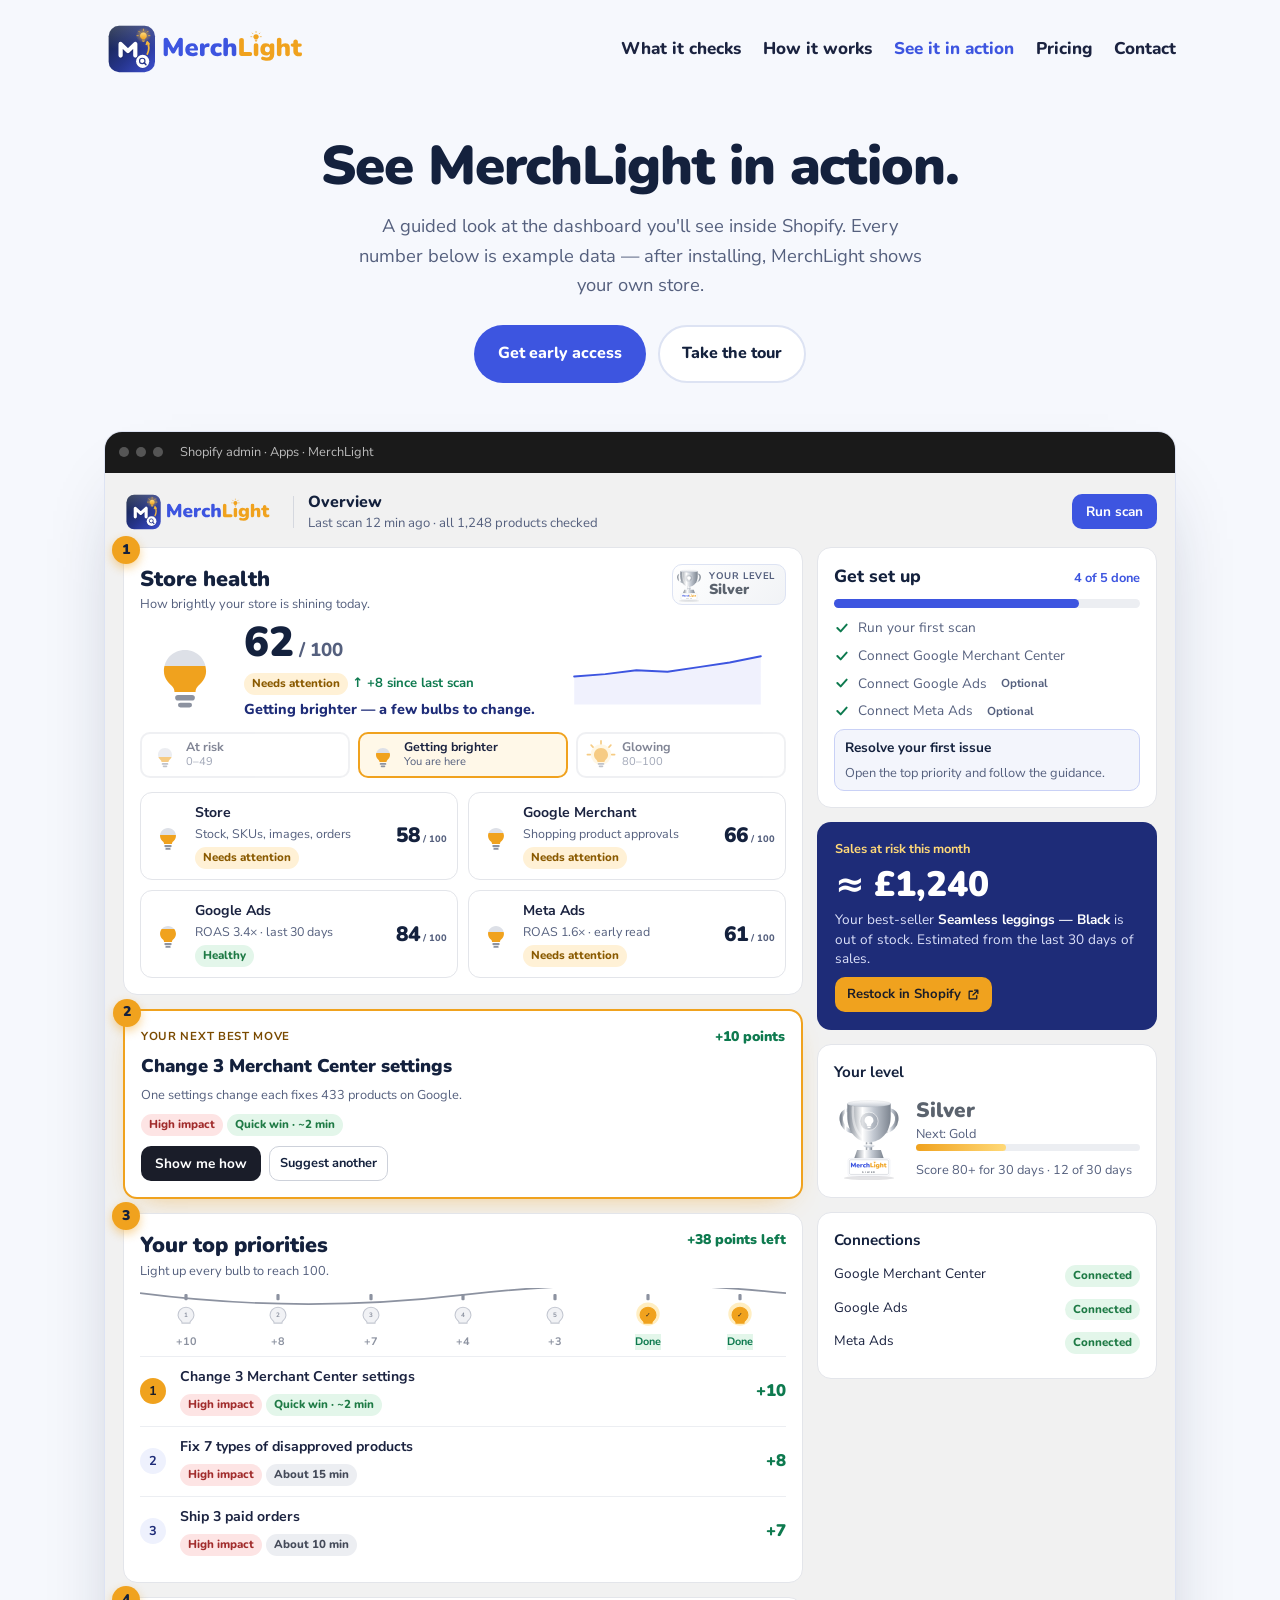
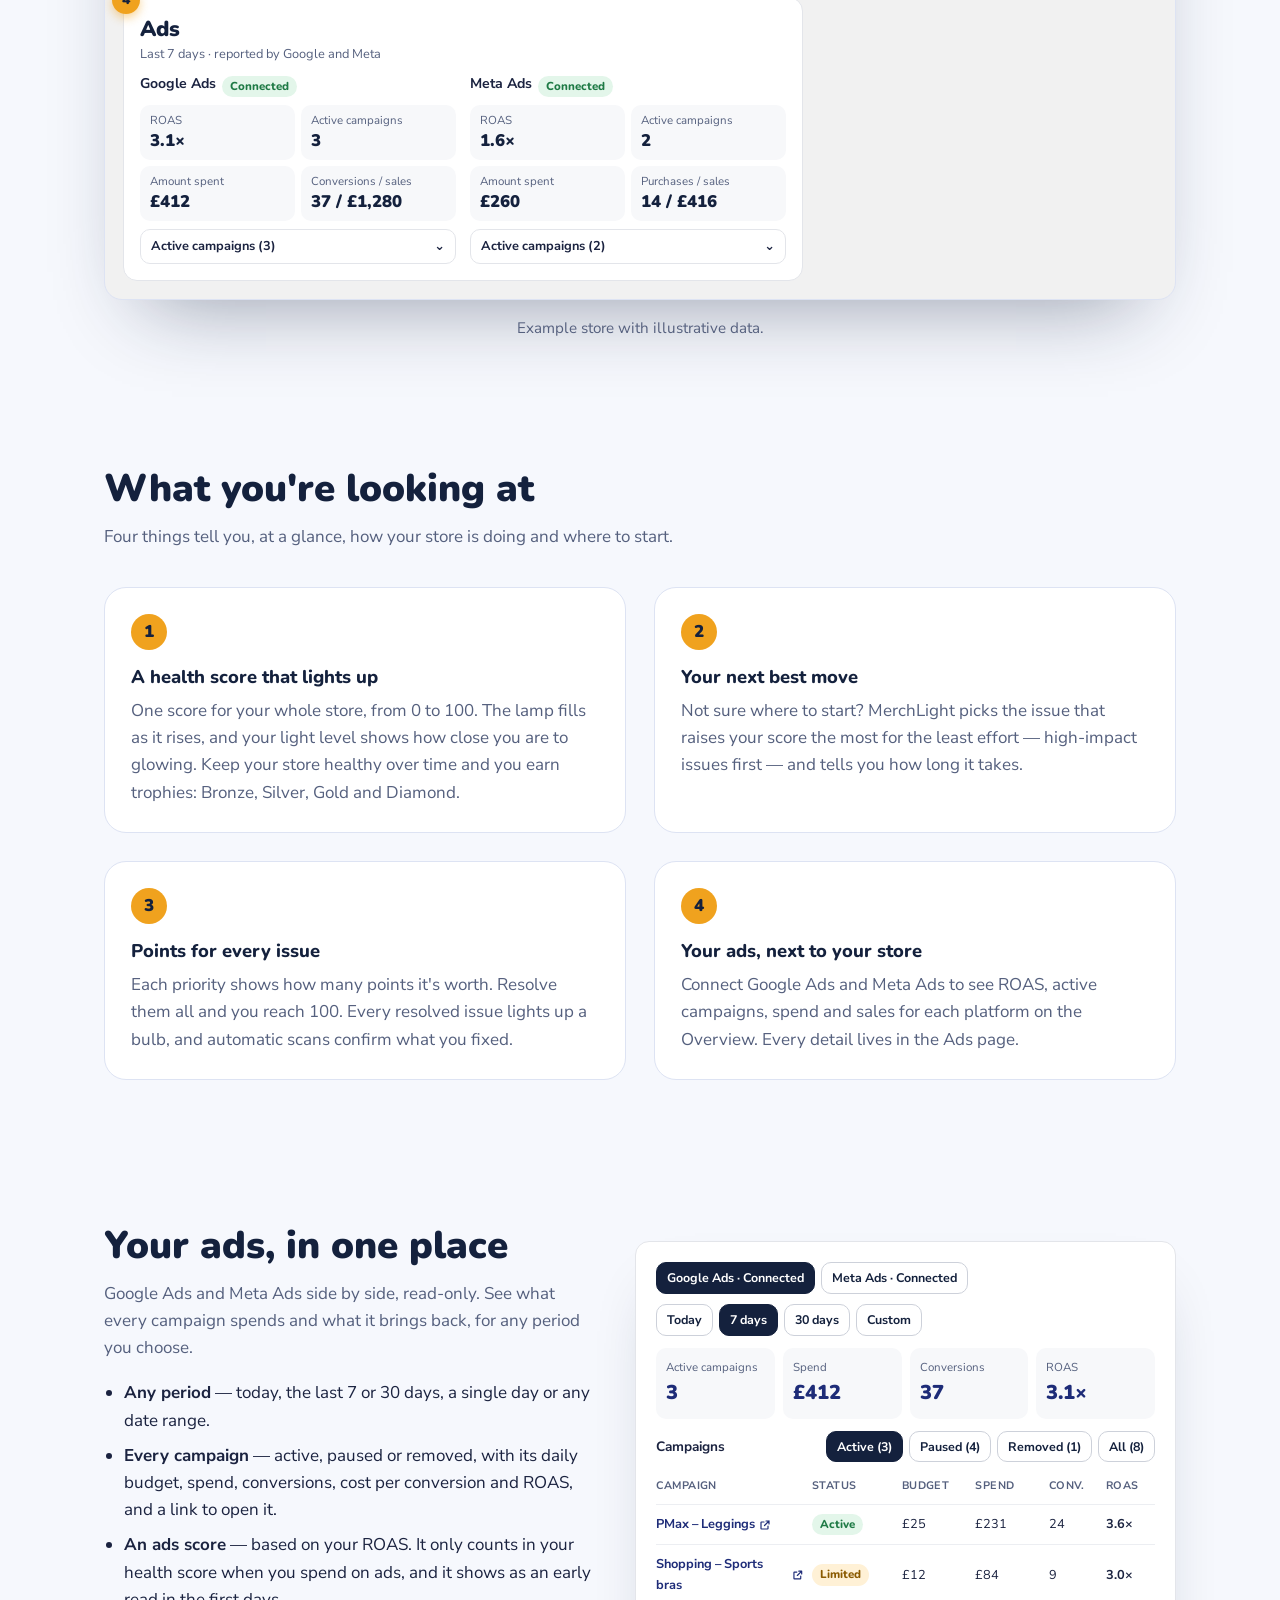
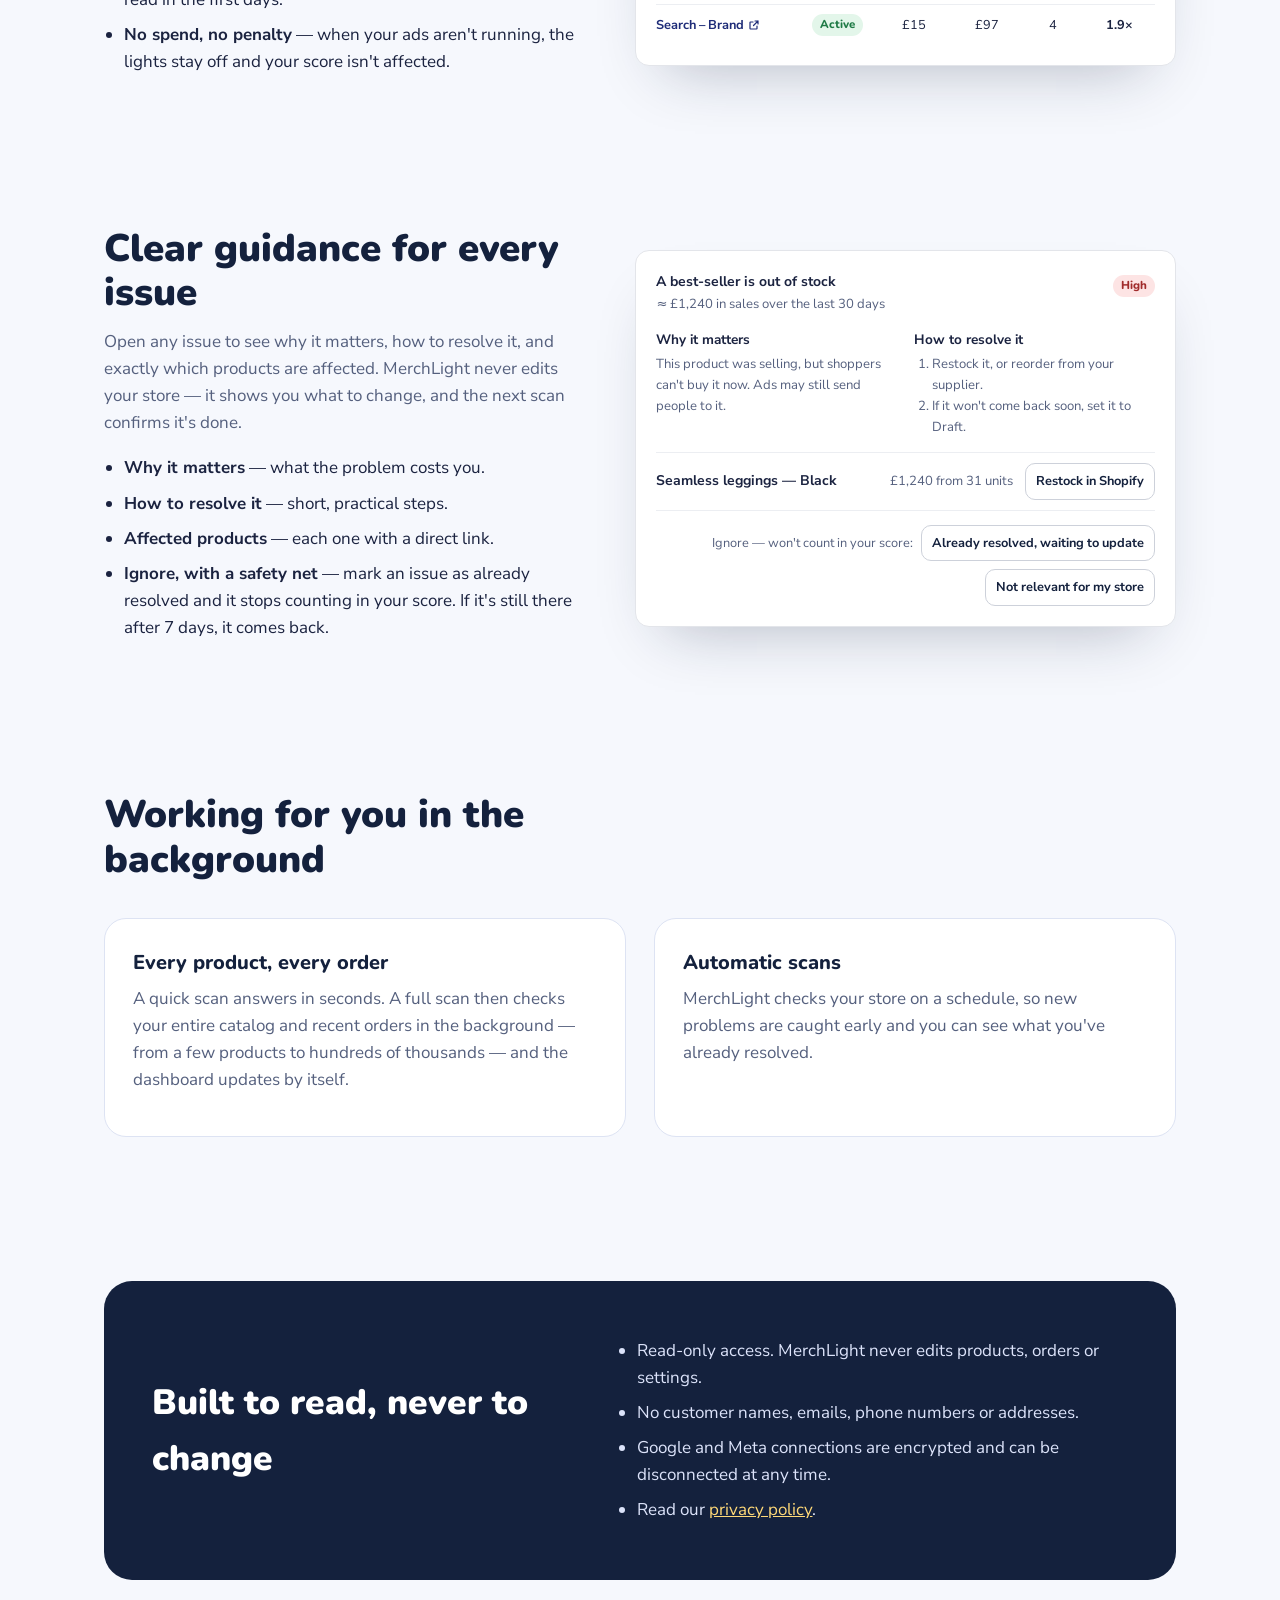
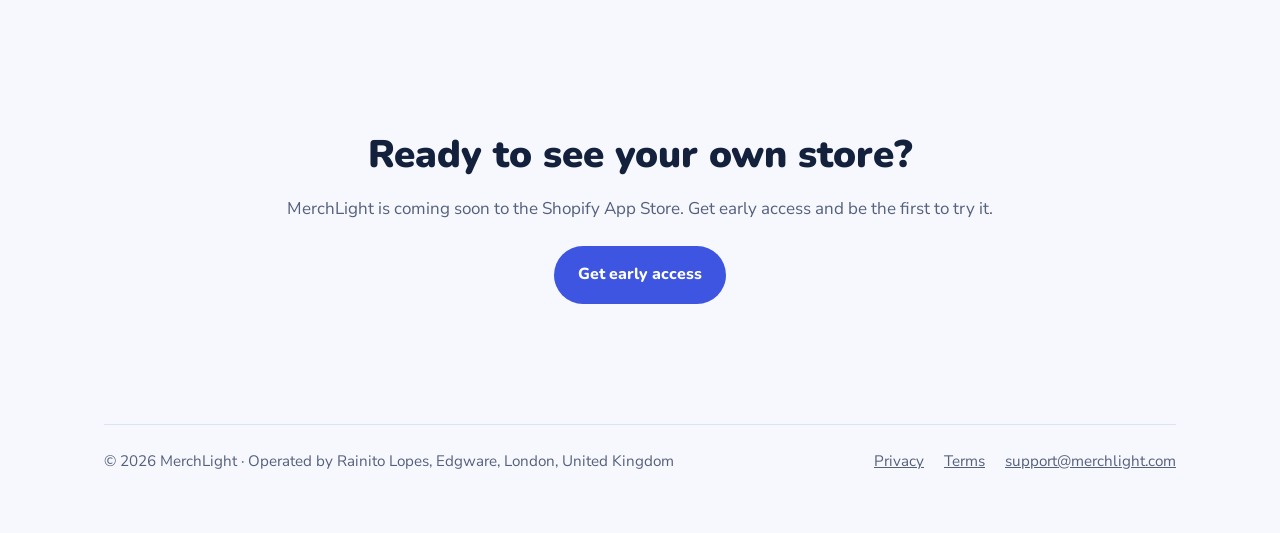
==== demo/index.html @ 6a60d89e "Add pricing page" ====
<!doctype html>
<html lang="en">
<head>
<meta charset="utf-8">
<meta name="viewport" content="width=device-width, initial-scale=1">
<title>See MerchLight in action — MerchLight</title>
<meta name="description" content="A guided look at the MerchLight dashboard: your store health score, sales at risk, top priorities, guidance for every issue, and your Google Ads and Meta Ads results with ROAS.">
<link rel="canonical" href="https://merchlight.com/demo/">
<link rel="icon" type="image/png" sizes="32x32" href="/assets/favicon-32.png">
<link rel="apple-touch-icon" href="/assets/icon-192.png">
<meta property="og:title" content="See MerchLight in action">
<meta property="og:description" content="A guided look at the MerchLight dashboard, from your products to your ads, with example data.">
<meta property="og:url" content="https://merchlight.com/demo/">
<meta property="og:image" content="https://merchlight.com/assets/icon-512.png">
<link rel="stylesheet" href="/assets/site.css">
<style>
.dl-subs{margin-top:14px}
.dl-sub .pill{margin-top:2px}
.dl-setup h3{font-family:var(--display);font-weight:800;font-size:1.1rem;display:flex;justify-content:space-between;align-items:baseline}
.dl-setup h3 em{font-style:normal;font-family:var(--body);font-size:.8rem;color:var(--indigo)}
.dl-setup .dl-progress{height:9px}.dl-setup .dl-progress span{height:9px}
.dl-steps li.next{background:#F3F5FC;border:1px solid #C9D1F6;border-radius:10px;padding:8px 10px;align-items:flex-start;flex-direction:column;gap:6px;color:var(--night);font-weight:700}
.dl-steps li.next .dl-run{margin-left:0;padding:6px 10px;font-size:.78rem}
.dl-opt{font-style:normal;font-size:.72rem;font-weight:700;color:var(--muted);margin-left:6px}
.ad-plat{display:grid;grid-template-columns:1fr 1fr;gap:14px}
.ad-plat > div > b{display:flex;align-items:center;gap:6px;font-size:.88rem;margin-bottom:8px}
.ad-stats{display:grid;grid-template-columns:1fr 1fr;gap:6px}
.ad-stats span{background:#F7F8FA;border-radius:10px;padding:7px 10px;display:flex;flex-direction:column;font-size:.72rem;color:var(--muted)}
.ad-stats strong{font-family:var(--display);font-weight:900;font-size:1.05rem;color:var(--night)}
.ad-drop{margin-top:8px;border:1px solid #E3E5EA;border-radius:10px;padding:7px 10px;font-size:.8rem;font-weight:700;display:flex;justify-content:space-between}
.ad-tabs,.ad-periods{display:flex;flex-wrap:wrap;gap:6px}
.ad-tabs span,.ad-periods span{border:1px solid #CDD1DA;border-radius:10px;padding:5px 10px;font-size:.78rem;font-weight:700;background:#fff;color:var(--night)}
.ad-tabs span.on,.ad-periods span.on{background:var(--night);border-color:var(--night);color:#fff}
.ad-top{display:flex;justify-content:space-between;flex-wrap:wrap;gap:10px;margin-bottom:12px}
.ad-kpis{display:grid;grid-template-columns:repeat(4,1fr);gap:8px;margin-bottom:12px}
.ad-kpis span{background:#F7F8FA;border-radius:10px;padding:10px;display:flex;flex-direction:column;font-size:.72rem;color:var(--muted)}
.ad-kpis strong{font-family:var(--display);font-weight:900;font-size:1.25rem;color:#1E2C78}
.ad-row{display:grid;grid-template-columns:minmax(0,1.8fr) 1fr .8fr .8fr .6fr .6fr;gap:8px;align-items:center;padding:9px 0;border-top:1px solid #ECEEF2;font-size:.8rem}
.ad-row.th{font-size:.68rem;font-weight:700;text-transform:uppercase;letter-spacing:.04em;color:var(--muted);border-top:0}
.ad-row a{font-weight:700;color:#1E2C78;text-decoration:none;display:inline-flex;gap:4px;align-items:center}
.ad-row .pill{margin-top:0}
.ad-filters{display:flex;justify-content:space-between;flex-wrap:wrap;gap:8px;align-items:center;margin:4px 0 6px}
.tour.tour-4{grid-template-columns:repeat(2,1fr)}
@media (max-width:700px){.ad-plat,.ad-kpis{grid-template-columns:1fr 1fr}.ad-plat{grid-template-columns:1fr}.ad-row{grid-template-columns:minmax(0,1.6fr) .8fr .7fr .6fr}.ad-row > :nth-child(2),.ad-row > :nth-child(5){display:none}.tour.tour-4{grid-template-columns:1fr}}
</style>
</head>
<body>
<div class="wrap">
  <header class="top">
    <a href="/" aria-label="MerchLight home"><img src="/assets/logo.svg" alt="MerchLight"></a>
    <nav aria-label="Main">
      <a href="/#checks">What it checks</a>
      <a href="/#how">How it works</a>
      <a href="/demo/" aria-current="page">See it in action</a>
      <a href="/pricing/">Pricing</a>
      <a href="mailto:hello@merchlight.com">Contact</a>
    </nav>
  </header>

  <main>
    <section class="demo-hero" aria-labelledby="demo-title">
      <h1 id="demo-title">See MerchLight in action.</h1>
      <p class="lead">A guided look at the dashboard you'll see inside Shopify. Every number below is example data — after installing, MerchLight shows your own store.</p>
      <div class="actions">
        <a class="btn btn-primary" href="mailto:hello@merchlight.com?subject=MerchLight%20early%20access">Get early access</a>
        <a class="btn btn-ghost" href="#tour">Take the tour</a>
      </div>
    </section>

    <section class="demo-shot" aria-label="Example MerchLight dashboard">
      <div class="dl-window">
        <div class="dl-bar"><span></span><span></span><span></span><em>Shopify admin · Apps · MerchLight</em></div>
        <div class="dl-app">
          <div class="dl-head">
            <img src="/assets/logo.svg" alt="MerchLight">
            <div class="dl-sep"></div>
            <div class="dl-meta"><b>Overview</b><span>Last scan 12 min ago · all 1,248 products checked</span></div>
            <span class="dl-run">Run scan</span>
          </div>

          <div class="dl-grid">
            <div class="dl-main">
              <div class="dl-card" id="callout-1">
                <span class="dl-marker" aria-hidden="true">1</span>
                <div class="v3-head"><div><h3 class="v3-title">Store health</h3><span class="v3-sub">How brightly your store is shining today.</span></div>
                <span class="rp-chip"><svg width="28" height="35" viewBox="0 0 200 250" role="img" aria-label="MerchLight Silver trophy"><defs><linearGradient id="b-silverdc" x1="0" y1="0" x2="1" y2="0"><stop offset="0" stop-color="#7D8590"/><stop offset=".35" stop-color="#FFFFFF"/><stop offset=".6" stop-color="#C3C9D2"/><stop offset="1" stop-color="#7D8590"/></linearGradient><linearGradient id="r-silverdc" x1="0" y1="0" x2="0" y2="1"><stop offset="0" stop-color="#FFFFFF"/><stop offset="1" stop-color="#C3C9D2"/></linearGradient></defs><ellipse cx="100" cy="242" rx="72" ry="6" fill="#1A1D29" fill-opacity=".12"/><path d="M44 48 C10 48 12 104 56 110" fill="none" stroke="url(#b-silverdc)" stroke-width="10" stroke-linecap="round"/><path d="M156 48 C190 48 188 104 144 110" fill="none" stroke="url(#b-silverdc)" stroke-width="10" stroke-linecap="round"/><path d="M38 30 H162 V66 C162 112 134 140 100 140 C66 140 38 112 38 66 Z" fill="url(#b-silverdc)"/><ellipse cx="100" cy="30" rx="62" ry="9" fill="url(#r-silverdc)" stroke="#7D8590" stroke-opacity=".35"/><path d="M54 40 C52 80 62 110 80 126" stroke="#fff" stroke-opacity=".45" stroke-width="7" fill="none" stroke-linecap="round"/><circle cx="100" cy="80" r="26" fill="#7D8590" fill-opacity=".25" stroke="#FFFFFF" stroke-opacity=".8" stroke-width="2"/><path d="M0 -15 C9 -15 15 -8 15 0 C15 6 11 9 9 11 C8 12 7.5 13.5 7.5 15 H-7.5 C-7.5 13.5 -8 12 -9 11 C-11 9 -15 6 -15 0 C-15 -8 -9 -15 0 -15 Z" transform="translate(100 78) scale(.85)" fill="#FFFFFF"/><rect x="93.5" y="91" width="13" height="3.4" rx="1.7" fill="#FFFFFF"/><rect x="95.5" y="96" width="9" height="3" rx="1.5" fill="#FFFFFF"/><rect x="91" y="140" width="18" height="22" fill="url(#b-silverdc)"/><ellipse cx="100" cy="150" rx="16" ry="5" fill="url(#r-silverdc)"/><path d="M66 162 H134 L142 186 H58 Z" fill="url(#b-silverdc)"/><rect x="40" y="186" width="120" height="50" rx="6" fill="#fff" stroke="#1E2C78" stroke-opacity=".15"/><rect x="44" y="190" width="112" height="42" rx="4" fill="none" stroke="#C3C9D2" stroke-width="1.5"/><image href="/assets/merchlight-wordmark.svg" x="47" y="190" width="106" height="27"/><text x="100" y="229" text-anchor="middle" font-family="Nunito, sans-serif" font-weight="800" font-size="7" letter-spacing="2" fill="#5B636E">SILVER</text></svg><span><small>Your level</small><b style="color:#5B636E">Silver</b></span></span></div>
                <div class="dl-health">
                  <svg width="90" height="90" viewBox="-32 -32 64 64" aria-hidden="true"><defs><linearGradient id="lp6290" x1="0" y1="1" x2="0" y2="0"><stop offset="0.62" stop-color="#F0A21E"/><stop offset="0.62" stop-color="#DDE0E7"/></linearGradient></defs><path d="M0 -15 C9 -15 15 -8 15 0 C15 6 11 9 9 11 C8 12 7.5 13.5 7.5 15 H-7.5 C-7.5 13.5 -8 12 -9 11 C-11 9 -15 6 -15 0 C-15 -8 -9 -15 0 -15 Z" fill="url(#lp6290)"/><rect x="-7" y="17" width="14" height="4" rx="2" fill="#8C92A0"/><rect x="-5" y="22.5" width="10" height="3.5" rx="1.75" fill="#8C92A0"/></svg>
                  <div><div class="dl-big">62<small> / 100</small></div><span class="pill warn">Needs attention</span> <span class="dl-up">↑ +8 since last scan</span><span class="rp-msg">Getting brighter — a few bulbs to change.</span></div>
                  <svg class="dl-trend" viewBox="0 0 260 90" aria-hidden="true"><path d="M10 52 L50 49 L90 44 L130 46 L170 40 L210 34 L250 26 L250 88 L10 88 Z" fill="#3D55E0" fill-opacity=".08"/><polyline points="10,52 50,49 90,44 130,46 170,40 210,34 250,26" fill="none" stroke="#3D55E0" stroke-width="2.5" stroke-linecap="round" stroke-linejoin="round"/></svg>
                </div>
                <div class="v3-levels">
                  <div class="lv"><svg width="30" height="30" viewBox="-32 -32 64 64" aria-hidden="true"><defs><linearGradient id="lp3530" x1="0" y1="1" x2="0" y2="0"><stop offset="0.35" stop-color="#F0A21E"/><stop offset="0.35" stop-color="#DDE0E7"/></linearGradient></defs><path d="M0 -15 C9 -15 15 -8 15 0 C15 6 11 9 9 11 C8 12 7.5 13.5 7.5 15 H-7.5 C-7.5 13.5 -8 12 -9 11 C-11 9 -15 6 -15 0 C-15 -8 -9 -15 0 -15 Z" fill="url(#lp3530)"/><rect x="-7" y="17" width="14" height="4" rx="2" fill="#8C92A0"/><rect x="-5" y="22.5" width="10" height="3.5" rx="1.75" fill="#8C92A0"/></svg><span><b>At risk</b><small>0–49</small></span></div>
                  <div class="lv here"><svg width="30" height="30" viewBox="-32 -32 64 64" aria-hidden="true"><defs><linearGradient id="lp6530" x1="0" y1="1" x2="0" y2="0"><stop offset="0.65" stop-color="#F0A21E"/><stop offset="0.65" stop-color="#DDE0E7"/></linearGradient></defs><path d="M0 -15 C9 -15 15 -8 15 0 C15 6 11 9 9 11 C8 12 7.5 13.5 7.5 15 H-7.5 C-7.5 13.5 -8 12 -9 11 C-11 9 -15 6 -15 0 C-15 -8 -9 -15 0 -15 Z" fill="url(#lp6530)"/><rect x="-7" y="17" width="14" height="4" rx="2" fill="#8C92A0"/><rect x="-5" y="22.5" width="10" height="3.5" rx="1.75" fill="#8C92A0"/></svg><span><b>Getting brighter</b><small>You are here</small></span></div>
                  <div class="lv"><svg width="30" height="30" viewBox="-32 -32 64 64" aria-hidden="true"><defs><linearGradient id="lp10030" x1="0" y1="1" x2="0" y2="0"><stop offset="1" stop-color="#F0A21E"/><stop offset="1" stop-color="#FFD978"/></linearGradient></defs><circle cx="0" cy="-1" r="22" fill="#FFD978" fill-opacity=".35"/><path d="M0 -24 V-30 M-17 -17 L-21 -21 M17 -17 L21 -21 M-23 -1 H-29 M23 -1 H29" stroke="#F0A21E" stroke-width="3.6" stroke-linecap="round"/><path d="M0 -15 C9 -15 15 -8 15 0 C15 6 11 9 9 11 C8 12 7.5 13.5 7.5 15 H-7.5 C-7.5 13.5 -8 12 -9 11 C-11 9 -15 6 -15 0 C-15 -8 -9 -15 0 -15 Z" fill="url(#lp10030)"/><rect x="-7" y="17" width="14" height="4" rx="2" fill="#8C92A0"/><rect x="-5" y="22.5" width="10" height="3.5" rx="1.75" fill="#8C92A0"/></svg><span><b>Glowing</b><small>80–100</small></span></div>
                </div>
                <div class="dl-subs">
                  <div class="dl-sub"><svg width="34" height="34" viewBox="-32 -32 64 64" aria-hidden="true"><defs><linearGradient id="ds1" x1="0" y1="1" x2="0" y2="0"><stop offset="0.58" stop-color="#F0A21E"/><stop offset="0.58" stop-color="#DDE0E7"/></linearGradient></defs><path d="M0 -15 C9 -15 15 -8 15 0 C15 6 11 9 9 11 C8 12 7.5 13.5 7.5 15 H-7.5 C-7.5 13.5 -8 12 -9 11 C-11 9 -15 6 -15 0 C-15 -8 -9 -15 0 -15 Z" fill="url(#ds1)"/><rect x="-7" y="17" width="14" height="4" rx="2" fill="#8C92A0"/><rect x="-5" y="22.5" width="10" height="3.5" rx="1.75" fill="#8C92A0"/></svg><div><b>Store</b><span>Stock, SKUs, images, orders</span><span class="pill warn">Needs attention</span></div><strong>58<small> / 100</small></strong></div>
                  <div class="dl-sub"><svg width="34" height="34" viewBox="-32 -32 64 64" aria-hidden="true"><defs><linearGradient id="ds2" x1="0" y1="1" x2="0" y2="0"><stop offset="0.66" stop-color="#F0A21E"/><stop offset="0.66" stop-color="#DDE0E7"/></linearGradient></defs><path d="M0 -15 C9 -15 15 -8 15 0 C15 6 11 9 9 11 C8 12 7.5 13.5 7.5 15 H-7.5 C-7.5 13.5 -8 12 -9 11 C-11 9 -15 6 -15 0 C-15 -8 -9 -15 0 -15 Z" fill="url(#ds2)"/><rect x="-7" y="17" width="14" height="4" rx="2" fill="#8C92A0"/><rect x="-5" y="22.5" width="10" height="3.5" rx="1.75" fill="#8C92A0"/></svg><div><b>Google Merchant</b><span>Shopping product approvals</span><span class="pill warn">Needs attention</span></div><strong>66<small> / 100</small></strong></div>
                  <div class="dl-sub"><svg width="34" height="34" viewBox="-32 -32 64 64" aria-hidden="true"><defs><linearGradient id="ds3" x1="0" y1="1" x2="0" y2="0"><stop offset="0.84" stop-color="#F0A21E"/><stop offset="0.84" stop-color="#DDE0E7"/></linearGradient></defs><path d="M0 -15 C9 -15 15 -8 15 0 C15 6 11 9 9 11 C8 12 7.5 13.5 7.5 15 H-7.5 C-7.5 13.5 -8 12 -9 11 C-11 9 -15 6 -15 0 C-15 -8 -9 -15 0 -15 Z" fill="url(#ds3)"/><rect x="-7" y="17" width="14" height="4" rx="2" fill="#8C92A0"/><rect x="-5" y="22.5" width="10" height="3.5" rx="1.75" fill="#8C92A0"/></svg><div><b>Google Ads</b><span>ROAS 3.4× · last 30 days</span><span class="pill ok">Healthy</span></div><strong>84<small> / 100</small></strong></div>
                  <div class="dl-sub"><svg width="34" height="34" viewBox="-32 -32 64 64" aria-hidden="true"><defs><linearGradient id="ds4" x1="0" y1="1" x2="0" y2="0"><stop offset="0.61" stop-color="#F0A21E"/><stop offset="0.61" stop-color="#DDE0E7"/></linearGradient></defs><path d="M0 -15 C9 -15 15 -8 15 0 C15 6 11 9 9 11 C8 12 7.5 13.5 7.5 15 H-7.5 C-7.5 13.5 -8 12 -9 11 C-11 9 -15 6 -15 0 C-15 -8 -9 -15 0 -15 Z" fill="url(#ds4)"/><rect x="-7" y="17" width="14" height="4" rx="2" fill="#8C92A0"/><rect x="-5" y="22.5" width="10" height="3.5" rx="1.75" fill="#8C92A0"/></svg><div><b>Meta Ads</b><span>ROAS 1.6× · early read</span><span class="pill warn">Needs attention</span></div><strong>61<small> / 100</small></strong></div>
                </div>
              </div>

              <div class="dl-card v3-move" id="callout-2">
                <span class="dl-marker" aria-hidden="true">2</span>
                <div class="v3-move-top"><span class="v3-eyebrow">Your next best move</span><em>+10 points</em></div>
                <b class="v3-move-title">Change 3 Merchant Center settings</b>
                <span class="v3-sub">One settings change each fixes 433 products on Google.</span>
                <span><span class="pill bad">High impact</span> <span class="pill ok">Quick win · ~2 min</span></span>
                <span class="v3-btns"><span class="dl-run">Show me how</span><span class="dl-btn">Suggest another</span></span>
              </div>

              <div class="dl-card" id="callout-3">
                <span class="dl-marker" aria-hidden="true">3</span>
                <div class="v3-head"><div><h3 class="v3-title">Your top priorities</h3><span class="v3-sub">Light up every bulb to reach 100.</span></div><em class="v3-left">+38 points left</em></div>
                <div class="garland"><svg viewBox="0 0 700 30" preserveAspectRatio="none" aria-hidden="true"><path d="M0 6 Q 175 30 350 8 T 700 6" fill="none" stroke="#8C92A0" stroke-width="2"/></svg>
                  <div><span class="gb"><svg width="34" height="42" viewBox="-32 -36 64 72" aria-hidden="true"><rect x="-3" y="-36" width="6" height="12" rx="2" fill="#8C92A0"/><path d="M0 -15 C9 -15 15 -8 15 0 C15 6 11 9 9 11 C8 12 7.5 13.5 7.5 15 H-7.5 C-7.5 13.5 -8 12 -9 11 C-11 9 -15 6 -15 0 C-15 -8 -9 -15 0 -15 Z" transform="translate(0 4)" fill="#F1F2F5" stroke="#C3C7D1" stroke-width="2"/><text x="0" y="8" text-anchor="middle" font-size="12" font-weight="900" fill="#8C92A0">1</text></svg><small>+10</small></span><span class="gb"><svg width="34" height="42" viewBox="-32 -36 64 72" aria-hidden="true"><rect x="-3" y="-36" width="6" height="12" rx="2" fill="#8C92A0"/><path d="M0 -15 C9 -15 15 -8 15 0 C15 6 11 9 9 11 C8 12 7.5 13.5 7.5 15 H-7.5 C-7.5 13.5 -8 12 -9 11 C-11 9 -15 6 -15 0 C-15 -8 -9 -15 0 -15 Z" transform="translate(0 4)" fill="#F1F2F5" stroke="#C3C7D1" stroke-width="2"/><text x="0" y="8" text-anchor="middle" font-size="12" font-weight="900" fill="#8C92A0">2</text></svg><small>+8</small></span><span class="gb"><svg width="34" height="42" viewBox="-32 -36 64 72" aria-hidden="true"><rect x="-3" y="-36" width="6" height="12" rx="2" fill="#8C92A0"/><path d="M0 -15 C9 -15 15 -8 15 0 C15 6 11 9 9 11 C8 12 7.5 13.5 7.5 15 H-7.5 C-7.5 13.5 -8 12 -9 11 C-11 9 -15 6 -15 0 C-15 -8 -9 -15 0 -15 Z" transform="translate(0 4)" fill="#F1F2F5" stroke="#C3C7D1" stroke-width="2"/><text x="0" y="8" text-anchor="middle" font-size="12" font-weight="900" fill="#8C92A0">3</text></svg><small>+7</small></span><span class="gb"><svg width="34" height="42" viewBox="-32 -36 64 72" aria-hidden="true"><rect x="-3" y="-36" width="6" height="12" rx="2" fill="#8C92A0"/><path d="M0 -15 C9 -15 15 -8 15 0 C15 6 11 9 9 11 C8 12 7.5 13.5 7.5 15 H-7.5 C-7.5 13.5 -8 12 -9 11 C-11 9 -15 6 -15 0 C-15 -8 -9 -15 0 -15 Z" transform="translate(0 4)" fill="#F1F2F5" stroke="#C3C7D1" stroke-width="2"/><text x="0" y="8" text-anchor="middle" font-size="12" font-weight="900" fill="#8C92A0">4</text></svg><small>+4</small></span><span class="gb"><svg width="34" height="42" viewBox="-32 -36 64 72" aria-hidden="true"><rect x="-3" y="-36" width="6" height="12" rx="2" fill="#8C92A0"/><path d="M0 -15 C9 -15 15 -8 15 0 C15 6 11 9 9 11 C8 12 7.5 13.5 7.5 15 H-7.5 C-7.5 13.5 -8 12 -9 11 C-11 9 -15 6 -15 0 C-15 -8 -9 -15 0 -15 Z" transform="translate(0 4)" fill="#F1F2F5" stroke="#C3C7D1" stroke-width="2"/><text x="0" y="8" text-anchor="middle" font-size="12" font-weight="900" fill="#8C92A0">5</text></svg><small>+3</small></span><span class="gb"><svg width="34" height="42" viewBox="-32 -36 64 72" aria-hidden="true"><rect x="-3" y="-36" width="6" height="12" rx="2" fill="#8C92A0"/><circle cx="0" cy="2" r="22" fill="#FFD978" fill-opacity=".45"/><path d="M0 -15 C9 -15 15 -8 15 0 C15 6 11 9 9 11 C8 12 7.5 13.5 7.5 15 H-7.5 C-7.5 13.5 -8 12 -9 11 C-11 9 -15 6 -15 0 C-15 -8 -9 -15 0 -15 Z" transform="translate(0 4)" fill="#F0A21E" stroke="#F0A21E" stroke-width="2"/><text x="0" y="8" text-anchor="middle" font-size="12" font-weight="900" fill="#1A1D29">✓</text></svg><small class="ok">Done</small></span><span class="gb"><svg width="34" height="42" viewBox="-32 -36 64 72" aria-hidden="true"><rect x="-3" y="-36" width="6" height="12" rx="2" fill="#8C92A0"/><circle cx="0" cy="2" r="22" fill="#FFD978" fill-opacity=".45"/><path d="M0 -15 C9 -15 15 -8 15 0 C15 6 11 9 9 11 C8 12 7.5 13.5 7.5 15 H-7.5 C-7.5 13.5 -8 12 -9 11 C-11 9 -15 6 -15 0 C-15 -8 -9 -15 0 -15 Z" transform="translate(0 4)" fill="#F0A21E" stroke="#F0A21E" stroke-width="2"/><text x="0" y="8" text-anchor="middle" font-size="12" font-weight="900" fill="#1A1D29">✓</text></svg><small class="ok">Done</small></span></div></div>
                <div class="pr"><span class="pn first">1</span><div><b>Change 3 Merchant Center settings</b><span><span class="pill bad">High impact</span> <span class="pill ok">Quick win · ~2 min</span></span></div><em>+10</em></div>
                <div class="pr"><span class="pn">2</span><div><b>Fix 7 types of disapproved products</b><span><span class="pill bad">High impact</span> <span class="pill neutral">About 15 min</span></span></div><em>+8</em></div>
                <div class="pr"><span class="pn">3</span><div><b>Ship 3 paid orders</b><span><span class="pill bad">High impact</span> <span class="pill neutral">About 10 min</span></span></div><em>+7</em></div>
              </div>
              <div class="dl-card" id="callout-4">
                <span class="dl-marker" aria-hidden="true">4</span>
                <div class="v3-head"><div><h3 class="v3-title">Ads</h3><span class="v3-sub">Last 7 days · reported by Google and Meta</span></div></div>
                <div class="ad-plat">
                  <div><b>Google Ads <span class="pill ok">Connected</span></b>
                    <div class="ad-stats"><span>ROAS<strong>3.1×</strong></span><span>Active campaigns<strong>3</strong></span><span>Amount spent<strong>£412</strong></span><span>Conversions / sales<strong>37 / £1,280</strong></span></div>
                    <div class="ad-drop">Active campaigns (3) <span>⌄</span></div>
                  </div>
                  <div><b>Meta Ads <span class="pill ok">Connected</span></b>
                    <div class="ad-stats"><span>ROAS<strong>1.6×</strong></span><span>Active campaigns<strong>2</strong></span><span>Amount spent<strong>£260</strong></span><span>Purchases / sales<strong>14 / £416</strong></span></div>
                    <div class="ad-drop">Active campaigns (2) <span>⌄</span></div>
                  </div>
                </div>
              </div>
            </div>

            <div class="dl-side">
              <div class="dl-card dl-setup">
                <h3>Get set up <em>4 of 5 done</em></h3>
                <div class="dl-progress"><span style="width:80%"></span></div>
                <ul class="dl-steps">
                  <li class="done"><svg width="16" height="16" viewBox="0 0 24 24" fill="none" stroke="currentColor" stroke-width="3" stroke-linecap="round" stroke-linejoin="round" aria-hidden="true"><path d="M5 12l5 5 9-10"/></svg> Run your first scan</li>
                  <li class="done"><svg width="16" height="16" viewBox="0 0 24 24" fill="none" stroke="currentColor" stroke-width="3" stroke-linecap="round" stroke-linejoin="round" aria-hidden="true"><path d="M5 12l5 5 9-10"/></svg> Connect Google Merchant Center</li>
                  <li class="done"><svg width="16" height="16" viewBox="0 0 24 24" fill="none" stroke="currentColor" stroke-width="3" stroke-linecap="round" stroke-linejoin="round" aria-hidden="true"><path d="M5 12l5 5 9-10"/></svg> Connect Google Ads <i class="dl-opt" style="border:0;width:auto;height:auto">Optional</i></li>
                  <li class="done"><svg width="16" height="16" viewBox="0 0 24 24" fill="none" stroke="currentColor" stroke-width="3" stroke-linecap="round" stroke-linejoin="round" aria-hidden="true"><path d="M5 12l5 5 9-10"/></svg> Connect Meta Ads <i class="dl-opt" style="border:0;width:auto;height:auto">Optional</i></li>
                  <li class="next">Resolve your first issue<span style="font-weight:400;color:var(--muted);font-size:.8rem">Open the top priority and follow the guidance.</span></li>
                </ul>
              </div>
              <div class="dl-risk">
                <span class="dl-eyebrow">Sales at risk this month</span>
                <span class="dl-money">≈ £1,240</span>
                <p>Your best-seller <b>Seamless leggings — Black</b> is out of stock. Estimated from the last 30 days of sales.</p>
                <span class="dl-amber">Restock in Shopify <svg width="13" height="13" viewBox="0 0 24 24" fill="none" stroke="currentColor" stroke-width="2.4" stroke-linecap="round" stroke-linejoin="round" aria-hidden="true"><path d="M14 4h6v6M20 4l-9 9M18 14v5a1 1 0 0 1-1 1H5a1 1 0 0 1-1-1V7a1 1 0 0 1 1-1h5"/></svg></span>
              </div>
              <div class="dl-card">
                <h3>Your level</h3>
                <div class="v3-level"><svg width="70" height="88" viewBox="0 0 200 250" role="img" aria-label="MerchLight Silver trophy"><defs><linearGradient id="b-silverdl" x1="0" y1="0" x2="1" y2="0"><stop offset="0" stop-color="#7D8590"/><stop offset=".35" stop-color="#FFFFFF"/><stop offset=".6" stop-color="#C3C9D2"/><stop offset="1" stop-color="#7D8590"/></linearGradient><linearGradient id="r-silverdl" x1="0" y1="0" x2="0" y2="1"><stop offset="0" stop-color="#FFFFFF"/><stop offset="1" stop-color="#C3C9D2"/></linearGradient></defs><ellipse cx="100" cy="242" rx="72" ry="6" fill="#1A1D29" fill-opacity=".12"/><path d="M44 48 C10 48 12 104 56 110" fill="none" stroke="url(#b-silverdl)" stroke-width="10" stroke-linecap="round"/><path d="M156 48 C190 48 188 104 144 110" fill="none" stroke="url(#b-silverdl)" stroke-width="10" stroke-linecap="round"/><path d="M38 30 H162 V66 C162 112 134 140 100 140 C66 140 38 112 38 66 Z" fill="url(#b-silverdl)"/><ellipse cx="100" cy="30" rx="62" ry="9" fill="url(#r-silverdl)" stroke="#7D8590" stroke-opacity=".35"/><path d="M54 40 C52 80 62 110 80 126" stroke="#fff" stroke-opacity=".45" stroke-width="7" fill="none" stroke-linecap="round"/><circle cx="100" cy="80" r="26" fill="#7D8590" fill-opacity=".25" stroke="#FFFFFF" stroke-opacity=".8" stroke-width="2"/><path d="M0 -15 C9 -15 15 -8 15 0 C15 6 11 9 9 11 C8 12 7.5 13.5 7.5 15 H-7.5 C-7.5 13.5 -8 12 -9 11 C-11 9 -15 6 -15 0 C-15 -8 -9 -15 0 -15 Z" transform="translate(100 78) scale(.85)" fill="#FFFFFF"/><rect x="93.5" y="91" width="13" height="3.4" rx="1.7" fill="#FFFFFF"/><rect x="95.5" y="96" width="9" height="3" rx="1.5" fill="#FFFFFF"/><rect x="91" y="140" width="18" height="22" fill="url(#b-silverdl)"/><ellipse cx="100" cy="150" rx="16" ry="5" fill="url(#r-silverdl)"/><path d="M66 162 H134 L142 186 H58 Z" fill="url(#b-silverdl)"/><rect x="40" y="186" width="120" height="50" rx="6" fill="#fff" stroke="#1E2C78" stroke-opacity=".15"/><rect x="44" y="190" width="112" height="42" rx="4" fill="none" stroke="#C3C9D2" stroke-width="1.5"/><image href="/assets/merchlight-wordmark.svg" x="47" y="190" width="106" height="27"/><text x="100" y="229" text-anchor="middle" font-family="Nunito, sans-serif" font-weight="800" font-size="7" letter-spacing="2" fill="#5B636E">SILVER</text></svg><div><b style="color:#5B636E">Silver</b><span class="v3-sub">Next: Gold</span><div class="dl-progress"><span style="width:40%;background:linear-gradient(90deg,#F0A21E,#FFD978)"></span></div><span class="v3-sub">Score 80+ for 30 days · 12 of 30 days</span></div></div>
              </div>
              <div class="dl-card">
                <h3>Connections</h3>
                <p class="dl-conn">Google Merchant Center <span class="pill ok">Connected</span></p>
                <p class="dl-conn">Google Ads <span class="pill ok">Connected</span></p>
                <p class="dl-conn">Meta Ads <span class="pill ok">Connected</span></p>
              </div>
            </div>
          </div>
        </div>
      </div>
      <p class="note center">Example store with illustrative data.</p>
    </section>

    <section id="tour" aria-labelledby="tour-title">
      <div class="sec-head">
        <h2 id="tour-title">What you're looking at</h2>
        <p>Four things tell you, at a glance, how your store is doing and where to start.</p>
      </div>
      <ol class="tour tour-4">
        <li>
          <h3>A health score that lights up</h3>
          <p>One score for your whole store, from 0 to 100. The lamp fills as it rises, and your light level shows how close you are to glowing. Keep your store healthy over time and you earn trophies: Bronze, Silver, Gold and Diamond.</p>
        </li>
        <li>
          <h3>Your next best move</h3>
          <p>Not sure where to start? MerchLight picks the issue that raises your score the most for the least effort — high-impact issues first — and tells you how long it takes.</p>
        </li>
        <li>
          <h3>Points for every issue</h3>
          <p>Each priority shows how many points it's worth. Resolve them all and you reach 100. Every resolved issue lights up a bulb, and automatic scans confirm what you fixed.</p>
        </li>
        <li>
          <h3>Your ads, next to your store</h3>
          <p>Connect Google Ads and Meta Ads to see ROAS, active campaigns, spend and sales for each platform on the Overview. Every detail lives in the Ads page.</p>
        </li>
      </ol>
    </section>

    <section aria-labelledby="ads-title">
      <div class="demo-split">
        <div class="sec-head">
          <h2 id="ads-title">Your ads, in one place</h2>
          <p>Google Ads and Meta Ads side by side, read-only. See what every campaign spends and what it brings back, for any period you choose.</p>
          <ul class="demo-list">
            <li><b>Any period</b> — today, the last 7 or 30 days, a single day or any date range.</li>
            <li><b>Every campaign</b> — active, paused or removed, with its daily budget, spend, conversions, cost per conversion and ROAS, and a link to open it.</li>
            <li><b>An ads score</b> — based on your ROAS. It only counts in your health score when you spend on ads, and it shows as an early read in the first days.</li>
            <li><b>No spend, no penalty</b> — when your ads aren't running, the lights stay off and your score isn't affected.</li>
          </ul>
        </div>
        <div class="dl-card dl-issue" aria-label="Example of the Ads page">
          <div class="ad-top">
            <div class="ad-tabs"><span class="on">Google Ads · Connected</span><span>Meta Ads · Connected</span></div>
            <div class="ad-periods"><span>Today</span><span class="on">7 days</span><span>30 days</span><span>Custom</span></div>
          </div>
          <div class="ad-kpis">
            <span>Active campaigns<strong>3</strong></span>
            <span>Spend<strong>£412</strong></span>
            <span>Conversions<strong>37</strong></span>
            <span>ROAS<strong>3.1×</strong></span>
          </div>
          <div class="ad-filters"><b style="font-size:.85rem">Campaigns</b><div class="ad-periods"><span class="on">Active (3)</span><span>Paused (4)</span><span>Removed (1)</span><span>All (8)</span></div></div>
          <div class="ad-row th"><span>Campaign</span><span>Status</span><span>Budget</span><span>Spend</span><span>Conv.</span><span>ROAS</span></div>
          <div class="ad-row"><a>PMax – Leggings <svg width="12" height="12" viewBox="0 0 24 24" fill="none" stroke="currentColor" stroke-width="2.4" stroke-linecap="round" stroke-linejoin="round" aria-hidden="true"><path d="M14 4h6v6M20 4l-9 9M18 14v5a1 1 0 0 1-1 1H5a1 1 0 0 1-1-1V7a1 1 0 0 1 1-1h5"/></svg></a><span><span class="pill ok">Active</span></span><span>£25</span><span>£231</span><span>24</span><b>3.6×</b></div>
          <div class="ad-row"><a>Shopping – Sports bras <svg width="12" height="12" viewBox="0 0 24 24" fill="none" stroke="currentColor" stroke-width="2.4" stroke-linecap="round" stroke-linejoin="round" aria-hidden="true"><path d="M14 4h6v6M20 4l-9 9M18 14v5a1 1 0 0 1-1 1H5a1 1 0 0 1-1-1V7a1 1 0 0 1 1-1h5"/></svg></a><span><span class="pill warn">Limited</span></span><span>£12</span><span>£84</span><span>9</span><b>3.0×</b></div>
          <div class="ad-row"><a>Search – Brand <svg width="12" height="12" viewBox="0 0 24 24" fill="none" stroke="currentColor" stroke-width="2.4" stroke-linecap="round" stroke-linejoin="round" aria-hidden="true"><path d="M14 4h6v6M20 4l-9 9M18 14v5a1 1 0 0 1-1 1H5a1 1 0 0 1-1-1V7a1 1 0 0 1 1-1h5"/></svg></a><span><span class="pill ok">Active</span></span><span>£15</span><span>£97</span><span>4</span><b>1.9×</b></div>
        </div>
      </div>
    </section>

    <section aria-labelledby="issue-title">
      <div class="demo-split">
        <div class="sec-head">
          <h2 id="issue-title">Clear guidance for every issue</h2>
          <p>Open any issue to see why it matters, how to resolve it, and exactly which products are affected. MerchLight never edits your store — it shows you what to change, and the next scan confirms it's done.</p>
          <ul class="demo-list">
            <li><b>Why it matters</b> — what the problem costs you.</li>
            <li><b>How to resolve it</b> — short, practical steps.</li>
            <li><b>Affected products</b> — each one with a direct link.</li>
            <li><b>Ignore, with a safety net</b> — mark an issue as already resolved and it stops counting in your score. If it's still there after 7 days, it comes back.</li>
          </ul>
        </div>
        <div class="dl-card dl-issue" aria-label="Example of an open issue">
          <div class="dl-issue-top"><div><b>A best-seller is out of stock</b><span>≈ £1,240 in sales over the last 30 days</span></div><span class="pill bad">High</span></div>
          <div class="dl-issue-cols">
            <div><h4>Why it matters</h4><p>This product was selling, but shoppers can't buy it now. Ads may still send people to it.</p></div>
            <div><h4>How to resolve it</h4><ol><li>Restock it, or reorder from your supplier.</li><li>If it won't come back soon, set it to Draft.</li></ol></div>
          </div>
          <div class="dl-items">
            <div><b>Seamless leggings — Black</b><span>£1,240 from 31 units</span><span class="dl-btn">Restock in Shopify</span></div>
          </div>
          <div class="dl-ignore"><span>Ignore — won't count in your score:</span><span class="dl-btn">Already resolved, waiting to update</span><span class="dl-btn">Not relevant for my store</span></div>
        </div>
      </div>
    </section>

    <section aria-labelledby="more-title">
      <div class="sec-head">
        <h2 id="more-title">Working for you in the background</h2>
      </div>
      <div class="checks">
        <div class="check-group">
          <h3>Every product, every order</h3>
          <p>A quick scan answers in seconds. A full scan then checks your entire catalog and recent orders in the background — from a few products to hundreds of thousands — and the dashboard updates by itself.</p>
        </div>
        <div class="check-group">
          <h3>Automatic scans</h3>
          <p>MerchLight checks your store on a schedule, so new problems are caught early and you can see what you've already resolved.</p>
        </div>
      </div>
    </section>

    <section aria-labelledby="trust-title">
      <div class="trust">
        <h2 id="trust-title">Built to read, never to change</h2>
        <ul>
          <li>Read-only access. MerchLight never edits products, orders or settings.</li>
          <li>No customer names, emails, phone numbers or addresses.</li>
          <li>Google and Meta connections are encrypted and can be disconnected at any time.</li>
          <li>Read our <a href="/privacy/">privacy policy</a>.</li>
        </ul>
      </div>
    </section>

    <section class="demo-cta" aria-labelledby="cta-title">
      <h2 id="cta-title">Ready to see your own store?</h2>
      <p>MerchLight is coming soon to the Shopify App Store. Get early access and be the first to try it.</p>
      <a class="btn btn-primary" href="mailto:hello@merchlight.com?subject=MerchLight%20early%20access">Get early access</a>
    </section>
  </main>

  <footer>
    <div class="row">
      <span>© 2026 MerchLight · Operated by Rainito Lopes, Edgware, London, United Kingdom</span>
      <nav aria-label="Legal">
        <a href="/privacy/">Privacy</a>
        <a href="/terms/">Terms</a>
        <a href="mailto:support@merchlight.com">support@merchlight.com</a>
      </nav>
    </div>
  </footer>
</div>
</body>
</html>
---- assets/site.css ----
/* Fontes alojadas no próprio site (licença SIL Open Font License): sem pedidos à Google. */
@font-face{font-family:'Nunito';font-style:normal;font-weight:800 900;font-display:swap;src:url('/assets/fonts/nunito-latin.woff2') format('woff2')}
@font-face{font-family:'Nunito Sans';font-style:normal;font-weight:400 700;font-display:swap;src:url('/assets/fonts/nunito-sans-latin.woff2') format('woff2')}
/* MerchLight — site institucional */
:root{
  --night:#14213D; --indigo:#3D55E0; --indigo-deep:#25348A; --lamp:#F0A21E; --lamp-soft:#FFD978;
  --paper:#F6F8FD; --ink:#1B2340; --muted:#55607E; --line:#DDE3F3; --white:#FFFFFF;
  --radius-lg:22px; --radius-sm:12px;
  --display:"Nunito",ui-rounded,"Segoe UI",system-ui,sans-serif;
  --body:"Nunito Sans","Segoe UI",system-ui,sans-serif;
}
*{box-sizing:border-box}
html{scroll-behavior:smooth}
@media (prefers-reduced-motion:reduce){html{scroll-behavior:auto}*{animation:none!important;transition:none!important}}
body{margin:0;font-family:var(--body);color:var(--ink);background:var(--paper);font-size:17px;line-height:1.6;-webkit-font-smoothing:antialiased}
a{color:var(--indigo)}
a:focus-visible,button:focus-visible{outline:3px solid var(--lamp);outline-offset:3px;border-radius:6px}
img{max-width:100%;display:block}
.wrap{max-width:1120px;margin:0 auto;padding:0 24px}

/* topo */
.top{display:flex;align-items:center;justify-content:space-between;padding:22px 0}
.top img{height:54px;width:auto}
.top nav{display:flex;gap:22px;font-weight:700;font-family:var(--display)}
.top nav a{color:var(--ink);text-decoration:none}
.top nav a:hover{color:var(--indigo)}

/* herói: a lâmpada ilumina o relatório da loja */
.hero{display:grid;grid-template-columns:1.05fr 1fr;gap:56px;align-items:center;padding:56px 0 88px}
.hero h1{font-family:var(--display);font-weight:900;font-size:clamp(2.4rem,5vw,3.6rem);line-height:1.05;letter-spacing:-0.02em;margin:0 0 20px;color:var(--night)}
.hero p.lead{font-size:1.2rem;color:var(--muted);max-width:34ch;margin:0 0 30px}
.actions{display:flex;flex-wrap:wrap;gap:12px;align-items:center}
.btn{display:inline-block;font-family:var(--display);font-weight:800;font-size:1rem;padding:14px 22px;border-radius:999px;text-decoration:none;border:2px solid transparent}
.btn-primary{background:var(--indigo);color:var(--white)}
.btn-primary:hover{background:var(--indigo-deep)}
.btn-ghost{color:var(--night);border-color:var(--line);background:var(--white)}
.note{font-size:.95rem;color:var(--muted);margin-top:16px}

.stage{position:relative;padding:40px 0 0}
.beam{position:absolute;left:-60px;right:-60px;top:-90px;height:140%;background:radial-gradient(42% 46% at 58% 26%,rgba(255,217,120,.55),rgba(240,162,30,.14) 50%,rgba(240,162,30,0) 72%);pointer-events:none}
.lamp{position:absolute;top:-6px;left:58%;width:54px;height:54px}
.report{position:relative;background:var(--white);border:1px solid var(--line);border-radius:var(--radius-lg);padding:26px;box-shadow:0 30px 60px -30px rgba(20,33,61,.35)}
.report h2{font-family:var(--display);font-size:1.05rem;font-weight:800;margin:0 0 16px;color:var(--night)}
.scores{display:grid;grid-template-columns:repeat(3,1fr);gap:10px;margin-bottom:18px}
.score{border:1px solid var(--line);border-radius:var(--radius-sm);padding:12px}
.score span{display:block;font-size:.85rem;color:var(--muted)}
.score strong{font-family:var(--display);font-size:1.6rem;font-weight:900;color:var(--night)}
.pill{display:inline-block;white-space:nowrap;font-size:.75rem;font-weight:700;padding:2px 9px;border-radius:999px;margin-top:4px}
.ok{background:#E3F6EA;color:#1E7A45}.warn{background:#FFF1D6;color:#8A5A00}.bad{background:#FDE4E4;color:#A12C2C}
.issue{display:flex;justify-content:space-between;gap:12px;padding:12px 0;border-top:1px solid var(--line);font-size:.95rem}
.issue b{font-weight:700}
.issue em{font-style:normal;color:var(--muted);white-space:nowrap}

/* secções */
section{padding:72px 0}
.sec-head{max-width:640px;margin-bottom:36px}
.sec-head h2{font-family:var(--display);font-weight:900;font-size:clamp(1.8rem,3.2vw,2.4rem);line-height:1.15;margin:0 0 12px;color:var(--night)}
.sec-head p{color:var(--muted);margin:0}
.checks{display:grid;grid-template-columns:1fr 1fr;gap:28px}
.check-group{background:var(--white);border:1px solid var(--line);border-radius:var(--radius-lg);padding:28px}
.check-group h3{font-family:var(--display);font-weight:800;font-size:1.25rem;margin:0 0 6px;color:var(--night)}
.check-group > p{margin:0 0 14px;color:var(--muted)}
.check-group ul{margin:0;padding-left:20px}
.check-group li{margin:6px 0}

.steps{counter-reset:s;display:grid;grid-template-columns:repeat(3,1fr);gap:28px;list-style:none;margin:0;padding:0}
.steps li{counter-increment:s;padding-top:6px}
.steps li::before{content:counter(s);display:grid;place-items:center;width:40px;height:40px;border-radius:50%;background:var(--night);color:var(--lamp-soft);font-family:var(--display);font-weight:900;margin-bottom:14px}
.steps h3{font-family:var(--display);font-weight:800;font-size:1.15rem;margin:0 0 6px;color:var(--night)}
.steps p{margin:0;color:var(--muted)}

.trust{background:var(--night);color:#DCE3FA;border-radius:28px;padding:48px;display:grid;grid-template-columns:1fr 1.2fr;gap:40px;align-items:center}
.trust h2{font-family:var(--display);font-weight:900;font-size:clamp(1.6rem,3vw,2.2rem);color:var(--white);margin:0}
.trust ul{margin:0;padding-left:20px}
.trust li{margin:8px 0}
.trust a{color:var(--lamp-soft)}

footer{padding:48px 0 60px;color:var(--muted);font-size:.95rem}
footer .row{display:flex;flex-wrap:wrap;justify-content:space-between;gap:16px;border-top:1px solid var(--line);padding-top:24px}
footer nav{display:flex;gap:20px}
footer a{color:var(--muted)}

/* páginas legais */
.legal{max-width:760px;margin:0 auto;padding:24px 24px 80px}
.legal h1{font-family:var(--display);font-weight:900;font-size:clamp(2rem,4vw,2.8rem);color:var(--night);margin:24px 0 6px}
.legal .updated{color:var(--muted);margin:0 0 32px}
.legal h2{font-family:var(--display);font-weight:800;font-size:1.35rem;color:var(--night);margin:40px 0 10px}
.legal h3{font-family:var(--display);font-weight:800;font-size:1.05rem;margin:22px 0 6px}
.legal table{width:100%;border-collapse:collapse;margin:12px 0;font-size:.95rem}
.legal th,.legal td{text-align:left;vertical-align:top;border-bottom:1px solid var(--line);padding:10px 8px}
.legal th{font-family:var(--display)}
.legal .box{background:var(--white);border:1px solid var(--line);border-left:4px solid var(--lamp);border-radius:var(--radius-sm);padding:16px 18px;margin:18px 0}

@media (max-width:900px){
  .hero{grid-template-columns:1fr;gap:40px;padding-top:24px}
  .checks,.steps,.trust{grid-template-columns:1fr}
  .trust{padding:32px}
}
@media (max-width:560px){
  .top nav{gap:14px;font-size:.95rem}
  .scores{grid-template-columns:1fr 1fr 1fr}
  .score strong{font-size:1.3rem}
  .issue{flex-direction:column;gap:2px}
}

/* ---------- página "See it in action" (/demo/) ---------- */
.top nav a[aria-current="page"]{color:var(--indigo)}
.demo-hero{padding:40px 0 24px;text-align:center}
.demo-hero h1{font-family:var(--display);font-weight:900;font-size:clamp(2.2rem,5vw,3.4rem);line-height:1.05;letter-spacing:-0.02em;margin:0 0 16px;color:var(--night)}
.demo-hero .lead{font-size:1.15rem;color:var(--muted);max-width:52ch;margin:0 auto 26px}
.demo-hero .actions{justify-content:center}
.demo-shot{padding:24px 0 40px}
.note.center{text-align:center}

/* janela com o painel de exemplo */
.dl-window{background:#F1F1F1;border:1px solid var(--line);border-radius:18px;overflow:hidden;box-shadow:0 40px 80px -40px rgba(20,33,61,.45)}
.dl-bar{display:flex;align-items:center;gap:7px;background:#1A1A1A;padding:10px 14px}
.dl-bar span{width:10px;height:10px;border-radius:50%;background:#555}
.dl-bar em{font-style:normal;color:#BBB;font-size:.8rem;margin-left:10px}
.dl-app{padding:18px;font-size:14px;line-height:1.45}
.dl-head{display:flex;align-items:center;gap:14px;flex-wrap:wrap;margin-bottom:14px}
.dl-head img{height:40px;width:auto}
.dl-sep{width:1px;height:32px;background:#D5D8DF}
.dl-meta{display:flex;flex-direction:column}
.dl-meta b{font-family:var(--display);font-size:1rem;color:var(--night)}
.dl-meta span{color:var(--muted);font-size:.82rem}
.dl-run{margin-left:auto;background:var(--indigo);color:#fff;font-weight:700;padding:8px 14px;border-radius:10px;font-size:.85rem}
.dl-grid{display:grid;grid-template-columns:minmax(0,2fr) minmax(0,1fr);gap:14px;align-items:start}
.dl-main,.dl-side{display:flex;flex-direction:column;gap:14px}
.dl-card{position:relative;background:#fff;border:1px solid #E3E5EA;border-radius:14px;padding:16px}
.dl-card h3{font-size:.95rem;font-weight:700;margin:0 0 10px;color:var(--night);font-family:var(--body)}
.dl-sub-p{margin:-4px 0 10px;color:var(--muted);font-size:.82rem}
.dl-marker{position:absolute;top:-12px;left:-12px;width:28px;height:28px;border-radius:50%;background:var(--lamp);color:var(--night);font-family:var(--display);font-weight:900;display:grid;place-items:center;box-shadow:0 4px 10px rgba(240,162,30,.45);z-index:2}
.dl-health{display:grid;grid-template-columns:auto auto 1fr;gap:14px;align-items:center;margin-bottom:12px}
.dl-big{font-family:var(--display);font-weight:900;font-size:2.6rem;line-height:1;color:var(--night);margin-bottom:6px}
.dl-big small,.dl-sub strong small{font-size:.45em;color:var(--muted);font-weight:800}
.dl-up{color:#0E7A4F;font-weight:700;font-size:.82rem}
.dl-trend{width:100%;height:70px}
.dl-subs{display:grid;grid-template-columns:1fr 1fr;gap:10px}
.dl-sub{display:grid;grid-template-columns:auto 1fr auto;gap:10px;align-items:center;border:1px solid #E3E5EA;border-radius:12px;padding:10px}
.dl-sub.reserved{border-style:dashed}
.dl-sub div{display:flex;flex-direction:column;align-items:flex-start;gap:2px}
.dl-sub b{font-size:.88rem}
.dl-sub span:not(.pill){color:var(--muted);font-size:.78rem}
.dl-sub strong{font-family:var(--display);font-weight:900;font-size:1.3rem;color:var(--night);white-space:nowrap}
.dl-sub.reserved strong{color:#A4A9B6}
.pill.neutral,.pill.soon{background:#ECEEF2;color:#454B5A}
.dl-table{display:flex;flex-direction:column}
.dl-row{display:grid;grid-template-columns:62px minmax(0,1fr) 72px 150px 140px;gap:10px;align-items:center;padding:10px 0;border-top:1px solid #ECEEF2}
.dl-th{font-size:.72rem;font-weight:700;text-transform:uppercase;letter-spacing:.04em;color:var(--muted);border-top:0;padding-top:0}
.dl-row > div{display:flex;flex-direction:column;align-items:flex-start;gap:2px;min-width:0}
.dl-row b{font-size:.86rem}
.dl-row > div > span:not(.pill){color:var(--muted);font-size:.78rem}
.dl-tag{font-size:.72rem;font-weight:700;color:#2F45C8;background:#EEF1FD;border-radius:8px;padding:4px 6px;text-align:center}
.dl-num{font-weight:700}
.dl-impact{color:var(--muted);font-size:.78rem}
.dl-btn{display:inline-flex;justify-content:center;align-items:center;gap:6px;border:1px solid #CDD1DA;background:#fff;border-radius:10px;padding:7px 10px;font-weight:700;font-size:.8rem;color:var(--night);text-align:center}
.dl-row .dl-btn{width:100%}
.dl-risk{position:relative;background:#1E2C78;color:#fff;border-radius:14px;padding:18px;display:flex;flex-direction:column;gap:8px}
.dl-eyebrow{color:var(--lamp-soft);font-weight:700;font-size:.8rem}
.dl-money{font-family:var(--display);font-weight:900;font-size:2.2rem;line-height:1}
.dl-risk p{margin:0;color:#DCE1FA;font-size:.85rem}
.dl-risk b{color:#fff}
.dl-amber{align-self:flex-start;display:inline-flex;align-items:center;gap:6px;background:var(--lamp);color:#1A1D29;font-weight:700;font-size:.82rem;padding:8px 12px;border-radius:10px}
.dl-progress{height:7px;border-radius:999px;background:#ECEEF2;margin-bottom:10px}
.dl-progress span{display:block;height:7px;border-radius:999px;background:var(--indigo)}
.dl-steps{list-style:none;margin:0;padding:0;display:flex;flex-direction:column;gap:8px;font-size:.85rem}
.dl-steps li{display:flex;align-items:center;gap:8px}
.dl-steps li.done{color:var(--muted)}
.dl-steps li.done svg{color:#0E7A4F}
.dl-steps i{width:14px;height:14px;border:2px solid #A4A9B6;border-radius:50%;display:inline-block}
.dl-conn{display:flex;justify-content:space-between;align-items:center;margin:0 0 8px;font-size:.85rem}

/* explicações */
.tour{list-style:none;counter-reset:t;margin:0;padding:0;display:grid;grid-template-columns:repeat(3,1fr);gap:28px}
.tour li{counter-increment:t;background:var(--white);border:1px solid var(--line);border-radius:var(--radius-lg);padding:26px}
.tour li::before{content:counter(t);display:grid;place-items:center;width:36px;height:36px;border-radius:50%;background:var(--lamp);color:var(--night);font-family:var(--display);font-weight:900;margin-bottom:12px}
.tour h3{font-family:var(--display);font-weight:800;font-size:1.15rem;margin:0 0 6px;color:var(--night)}
.tour p{margin:0;color:var(--muted)}
.demo-split{display:grid;grid-template-columns:1fr 1.1fr;gap:40px;align-items:center}
.demo-split .sec-head{margin-bottom:0}
.demo-list{margin:18px 0 0;padding-left:20px;color:var(--ink)}
.demo-list li{margin:8px 0}
.dl-issue{padding:20px;font-size:14px;box-shadow:0 30px 60px -30px rgba(20,33,61,.3)}
.dl-issue-top{display:flex;justify-content:space-between;gap:12px;align-items:flex-start;margin-bottom:14px}
.dl-issue-top div{display:flex;flex-direction:column}
.dl-issue-top span:not(.pill){color:var(--muted);font-size:.82rem}
.dl-issue-cols{display:grid;grid-template-columns:1fr 1fr;gap:16px;margin-bottom:14px}
.dl-issue-cols h4{margin:0 0 4px;font-size:.85rem}
.dl-issue-cols p,.dl-issue-cols ol{margin:0;color:var(--muted);font-size:.82rem}
.dl-issue-cols ol{padding-left:18px}
.dl-items div{display:grid;grid-template-columns:1fr auto auto;gap:12px;align-items:center;border-top:1px solid #ECEEF2;border-bottom:1px solid #ECEEF2;padding:10px 0}
.dl-items span:not(.dl-btn){color:var(--muted);font-size:.82rem}
.dl-ignore{display:flex;flex-wrap:wrap;gap:8px;align-items:center;justify-content:flex-end;margin-top:14px}
.dl-ignore > span:first-child{color:var(--muted);font-size:.8rem}
.demo-cta{text-align:center}
.demo-cta h2{font-family:var(--display);font-weight:900;font-size:clamp(1.8rem,3.2vw,2.4rem);color:var(--night);margin:0 0 10px}
.demo-cta p{color:var(--muted);margin:0 0 24px}

@media (max-width:900px){
  .dl-grid,.demo-split,.tour{grid-template-columns:1fr}
  .dl-health{grid-template-columns:auto 1fr}
  .dl-trend{grid-column:1 / -1}
}
@media (max-width:640px){
  .dl-subs,.dl-issue-cols{grid-template-columns:1fr}
  .dl-row{grid-template-columns:minmax(0,1fr) auto}
  .dl-row .dl-tag,.dl-row .dl-num,.dl-th{display:none}
  .dl-row > div:last-of-type{grid-column:1 / -1}
  .dl-row .dl-btn{grid-column:1 / -1}
  .dl-marker{left:-6px}
  .dl-sep{display:none}
}

/* secção "checks" com 3 cartões; o terceiro em destaque com as cores da marca */
.checks.checks-3{grid-template-columns:repeat(3,1fr)}
.check-group.highlight{background:var(--night);border-color:var(--night);color:#DCE3FA}
.check-group.highlight h3{color:var(--lamp-soft)}
.check-group.highlight > p{color:#B9C3E6}
.check-group.highlight li::marker{color:var(--lamp)}
@media (max-width:1000px){.checks.checks-3{grid-template-columns:1fr 1fr}.check-group.highlight{grid-column:1 / -1}}
@media (max-width:700px){.checks.checks-3{grid-template-columns:1fr}}

/* painel de exemplo no topo da página inicial */
.score strong small{font-size:.55em;color:var(--muted);font-weight:800}
.report-note{margin:14px 0 0;font-size:.82rem;color:var(--muted)}
.report-note a{color:var(--indigo);font-weight:700}

/* página 404 */
.notfound{text-align:center;padding:90px 0 120px}
.notfound h1{font-family:var(--display);font-weight:900;font-size:clamp(2rem,4.5vw,3rem);color:var(--night);margin:18px 0 10px}
.notfound p{color:var(--muted);margin:0 0 26px}
.notfound .actions{justify-content:center}

/* ---------- v3: painel do topo ---------- */
.rp-head{display:flex;justify-content:space-between;align-items:center;gap:10px;margin-bottom:6px}
.rp-head h2{margin:0}
.rp-chip{display:inline-flex;align-items:center;gap:6px;border:1px solid var(--line);border-radius:10px;padding:2px 10px 2px 2px;background:linear-gradient(135deg,#fff,#F1F3F6)}
.rp-chip span{display:flex;flex-direction:column;line-height:1.1}
.rp-chip small{font-size:.6rem;font-weight:800;text-transform:uppercase;letter-spacing:.06em;color:var(--muted)}
.rp-chip b{font-family:var(--display);font-weight:900;font-size:.9rem;color:#7E4A1C}
.rp-score{display:flex;align-items:center;gap:12px;margin:6px 0 12px}
.rp-score strong{font-family:var(--display);font-weight:900;font-size:2.2rem;line-height:1;color:var(--night);display:block}
.rp-score strong small{font-size:.5em;color:var(--muted)}
.rp-msg{display:block;font-family:var(--display);font-weight:800;color:#1E2C78;font-size:.9rem;margin-top:4px}
.rp-prio-head{display:flex;justify-content:space-between;align-items:baseline;border-top:1px solid var(--line);padding-top:10px;margin-top:4px}
.rp-prio-head b{font-family:var(--display);font-weight:900;color:var(--night)}
.rp-prio-head em,.issue em.pts{font-style:normal;font-family:var(--display);font-weight:900;color:#0E7A4F}

/* ---------- v3: o que a app faz ---------- */
.what{background:var(--white);border:1px solid var(--line);border-radius:var(--radius-lg);padding:30px 34px}
.what h2{font-family:var(--display);font-weight:900;font-size:clamp(1.6rem,3vw,2.1rem);color:var(--night);margin:0 0 10px}
.what p{margin:0;font-size:1.08rem;color:var(--ink);max-width:80ch;line-height:1.65}

/* ---------- v3: 4 passos, taças, dados Google ---------- */
.steps.steps-4{grid-template-columns:repeat(4,1fr)}
.cups{display:grid;grid-template-columns:repeat(4,1fr);gap:18px}
.cup{background:var(--white);border:1px solid var(--line);border-radius:var(--radius-lg);padding:20px 12px;display:flex;flex-direction:column;align-items:center;gap:6px;text-align:center}
.cup b{font-family:var(--display);font-weight:900;font-size:1.2rem;color:var(--night)}
.cup span{font-size:.9rem;color:var(--muted)}
.checks.checks-2{grid-template-columns:1fr 1fr}
@media (max-width:1000px){.steps.steps-4{grid-template-columns:1fr 1fr}.cups{grid-template-columns:repeat(2,1fr)}}
@media (max-width:700px){.steps.steps-4,.checks.checks-2{grid-template-columns:1fr}}

/* ---------- v3: demo ---------- */
.v3-head{display:flex;justify-content:space-between;align-items:flex-start;gap:10px;margin-bottom:8px}
.v3-title{font-family:var(--display) !important;font-weight:900 !important;font-size:1.35rem !important;margin:0 !important}
.v3-sub{display:block;font-size:.8rem;color:var(--muted)}
.v3-levels{display:grid;grid-template-columns:repeat(3,1fr);gap:8px;margin-bottom:12px}
.lv{display:flex;align-items:center;gap:6px;border:2px solid #E3E5EA;border-radius:10px;padding:6px 8px;opacity:.55}
.lv.here{border-color:#F0A21E;background:#FFF8E8;opacity:1}
.lv span{display:flex;flex-direction:column;line-height:1.2}
.lv b{font-size:.78rem}.lv small{font-size:.7rem;color:var(--muted)}
.v3-move{border:2px solid #F0A21E !important;display:flex;flex-direction:column;gap:6px;box-shadow:0 10px 30px -18px rgba(240,162,30,.8)}
.v3-move-top{display:flex;justify-content:space-between;align-items:center}
.v3-eyebrow{font-size:.72rem;font-weight:800;text-transform:uppercase;letter-spacing:.06em;color:#7A4A00}
.v3-move-top em,.v3-left{font-style:normal;font-family:var(--display);font-weight:900;color:#0E7A4F}
.v3-move-title{font-family:var(--display);font-weight:900;font-size:1.15rem;color:var(--night)}
.v3-btns{display:flex;gap:8px;margin-top:4px}
.v3-btns .dl-run{margin-left:0;background:#1A1D29}
.garland{position:relative;padding-top:4px;margin-bottom:6px}
.garland > svg{position:absolute;left:0;right:0;top:0;width:100%;height:26px}
.garland > div{position:relative;display:flex;justify-content:space-around}
.gb{display:flex;flex-direction:column;align-items:center}
.gb small{font-size:.68rem;font-weight:800;color:#8C92A0}.gb small.ok{color:#0E7A4F}
.pr{display:grid;grid-template-columns:30px minmax(0,1fr) auto;gap:10px;align-items:center;padding:10px 0;border-top:1px solid #ECEEF2}
.pr b{display:block;font-size:.88rem;margin-bottom:3px}
.pr em{font-style:normal;font-family:var(--display);font-weight:900;font-size:1.05rem;color:#0E7A4F}
.pn{width:26px;height:26px;border-radius:50%;background:#EEF1FD;color:#1E2C78;display:grid;place-items:center;font-weight:900;font-size:.8rem}
.pn.first{background:#F0A21E;color:#1A1D29}
.v3-level{display:grid;grid-template-columns:auto 1fr;gap:12px;align-items:center}
.v3-level b{font-family:var(--display);font-weight:900;font-size:1.3rem}
@media (max-width:640px){.v3-levels{grid-template-columns:1fr}}
.gb svg{width:34px !important;height:42px !important}

/* ---------- Hero v2: dashboard mais completo + pontos-chave ---------- */
.hero-points{list-style:none;padding:0;margin:-10px 0 28px;display:grid;gap:8px}
.hero-points li{display:flex;align-items:center;gap:10px;font-weight:700;color:var(--night)}
.hero-points li::before{content:"";width:20px;height:20px;border-radius:999px;flex-shrink:0;background:#FFF3D6 url("data:image/svg+xml,%3Csvg xmlns='http://www.w3.org/2000/svg' viewBox='0 0 24 24' fill='none' stroke='%23C77D00' stroke-width='3.2' stroke-linecap='round' stroke-linejoin='round'%3E%3Cpath d='M5 12l5 5 9-10'/%3E%3C/svg%3E") center/12px no-repeat}
.report{padding:22px}
.rp-score{display:grid;grid-template-columns:auto 1fr auto;align-items:center;gap:12px;margin:6px 0 12px}
.rp-trend{width:112px;height:42px}
.rp-badges{display:flex;flex-wrap:wrap;gap:6px;margin-top:6px}
.pill{display:inline-block;font-family:var(--display);font-weight:800;font-size:.72rem;line-height:1;padding:5px 8px;border-radius:999px;white-space:nowrap}
.pill-mid{background:#FFF1DC;color:#8A5300}
.pill-up{background:#E2F5EC;color:#0E7A4F}
.pill-high{background:#FDE8E6;color:#B42318}
.pill-med{background:#FFF1DC;color:#8A5300}
.rp-subs{display:grid;grid-template-columns:repeat(4,minmax(0,1fr));gap:8px;margin-bottom:12px}
.rp-subs span{border:1px solid var(--line);border-radius:10px;padding:8px 10px;display:flex;flex-direction:column;gap:2px;min-width:0}
.rp-subs small{font-size:.72rem;color:var(--muted);white-space:nowrap;overflow:hidden;text-overflow:ellipsis}
.rp-subs b{font-family:var(--display);font-weight:900;font-size:1.15rem;color:var(--night)}
.rp-subs b.off{font-size:.78rem;color:var(--muted);font-weight:800;padding-top:4px}
.rp-risk{background:#14213D;color:#DCE1FA;border-radius:12px;padding:12px 14px;display:grid;gap:2px;margin-bottom:10px;font-size:.88rem}
.rp-risk-k{font-family:var(--display);font-weight:800;font-size:.75rem;color:#FFD978}
.rp-risk strong{font-family:var(--display);font-weight:900;font-size:1.5rem;color:#fff;line-height:1.1}
.rp-risk b{color:#fff}
.rp-move{border:2px solid #F0A21E;border-radius:12px;padding:10px 14px;display:grid;grid-template-columns:1fr auto;gap:2px 10px;align-items:center;margin-bottom:6px}
.rp-move-k{grid-column:1 / -1;font-family:var(--display);font-weight:800;font-size:.7rem;letter-spacing:.06em;text-transform:uppercase;color:#7A4A00}
.rp-move b{font-family:var(--display);font-weight:900;color:var(--night);font-size:.98rem}
.rp-move-tags{display:flex;align-items:center;gap:8px}
.rp-move-tags .pts{font-style:normal;font-family:var(--display);font-weight:900;color:#0E7A4F;font-size:1.1rem}
.issue > span{display:flex;flex-wrap:wrap;align-items:center;gap:6px 8px}
.issue{align-items:center;padding:10px 0}
.what-grid{display:grid;grid-template-columns:repeat(3,minmax(0,1fr));gap:16px;margin-top:22px}
.what-grid > div{background:#F6F8FD;border:1px solid var(--line);border-radius:var(--radius-sm);padding:16px 18px}
.what-grid h3{font-family:var(--display);font-weight:900;font-size:1.1rem;color:var(--night);margin:0 0 6px}
.what-grid p{font-size:.98rem;color:var(--muted);line-height:1.55}
@media (max-width:900px){.what-grid{grid-template-columns:1fr}}
@media (max-width:560px){
  .rp-score{grid-template-columns:auto 1fr}
  .rp-trend{grid-column:1 / -1;width:100%;height:40px}
  .rp-subs{grid-template-columns:repeat(2,minmax(0,1fr))}
  .issue{flex-direction:row;align-items:center}
  .what{padding:22px 18px}
}
/* Telemóvel: sem deslizar para o lado (o brilho da lâmpada passa das margens) e menu numa linha. */
html,body{overflow-x:clip}
.top nav a{white-space:nowrap}
@media (max-width:560px){
  .top{flex-wrap:wrap;row-gap:10px}
  .top nav{width:100%;display:flex;gap:16px;overflow-x:auto;font-size:.92rem;padding-bottom:2px;scrollbar-width:none}
  .top nav::-webkit-scrollbar{display:none}
  .top nav a{margin:0}
  .rp-move{grid-template-columns:1fr}
}

/* página de preços */
.price-head{text-align:center;padding:40px 0 28px}
.price-head h1{font-family:var(--display);font-weight:900;font-size:clamp(2.1rem,4.5vw,3rem);line-height:1.1;color:var(--night);margin:0 0 14px}
.price-head p{color:var(--muted);max-width:60ch;margin:0 auto 26px}
.billing-toggle{display:inline-flex;gap:6px;background:var(--white);border:1px solid var(--line);border-radius:999px;padding:5px}
.billing-toggle button{font-family:var(--display);font-weight:800;font-size:.98rem;border:0;background:transparent;color:var(--night);padding:10px 18px;border-radius:999px;cursor:pointer}
.billing-toggle button span{font-size:.8rem;color:#8A5A00;background:#FFF1D6;border-radius:999px;padding:2px 8px;margin-left:4px}
.billing-toggle button[aria-pressed="true"]{background:var(--night);color:var(--white)}
.plans{display:grid;grid-template-columns:repeat(3,minmax(0,1fr));gap:22px;padding:24px 0 40px;align-items:start}
.plan{position:relative;background:var(--white);border:1px solid var(--line);border-radius:var(--radius-lg);padding:28px}
.plan h2{font-family:var(--display);font-weight:900;font-size:1.5rem;color:var(--night);margin:0}
.plan-tag{color:var(--muted);margin:4px 0 16px;min-height:3.2em}
.plan-price{margin:0;color:var(--muted)}
.plan-price strong{font-family:var(--display);font-weight:900;font-size:2.6rem;color:var(--night);line-height:1}
.plan-sub{font-size:.92rem;color:var(--muted);margin:6px 0 18px;min-height:1.5em}
.plan ul{margin:0;padding-left:20px}
.plan li{margin:6px 0}
.plan-best{border:2px solid var(--indigo);box-shadow:0 30px 60px -34px rgba(61,85,224,.55)}
.plan-badge{position:absolute;top:-14px;left:24px;background:var(--indigo);color:var(--white);font-family:var(--display);font-weight:800;font-size:.85rem;padding:4px 12px;border-radius:999px}
.price-notes{padding-top:24px}
.price-notes h2{font-family:var(--display);font-weight:900;font-size:1.8rem;color:var(--night);margin:0 0 20px}
@media (max-width:900px){.plans{grid-template-columns:1fr;max-width:520px;margin:0 auto}.plan-tag{min-height:0}}
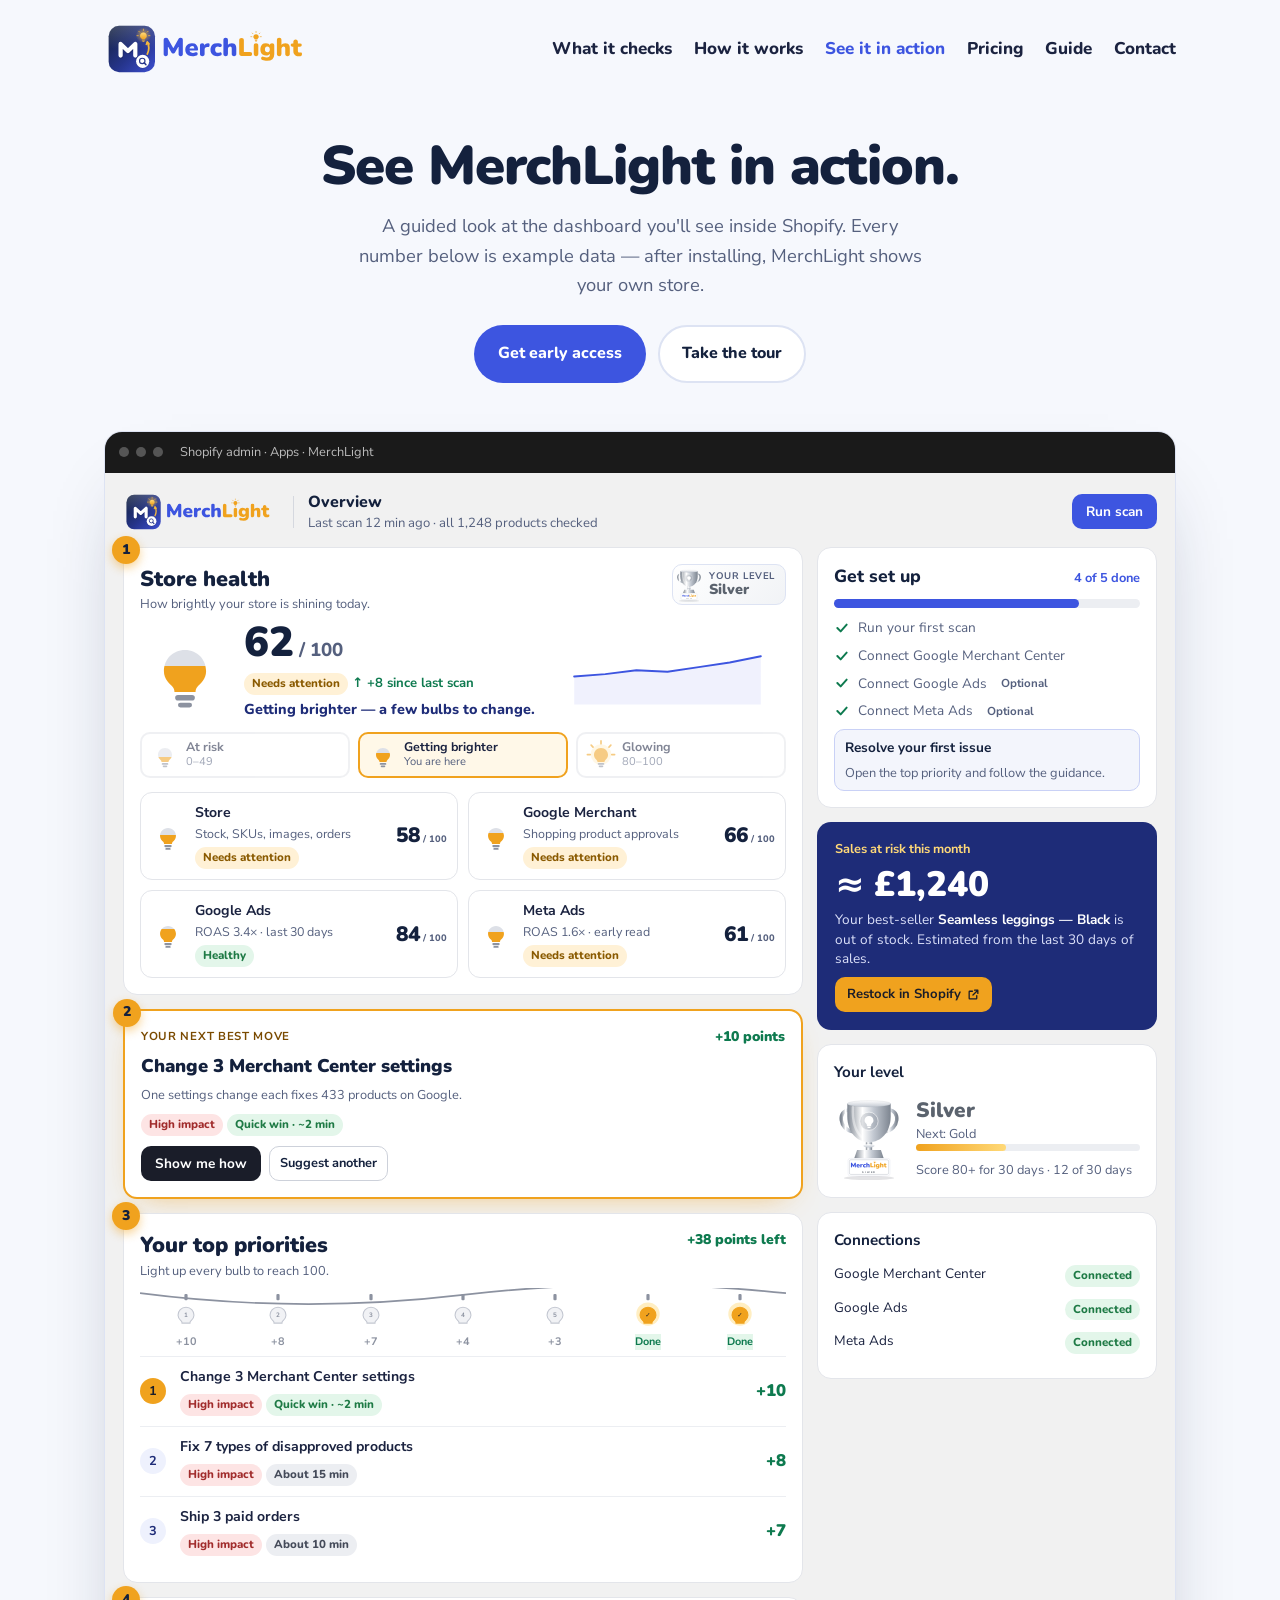
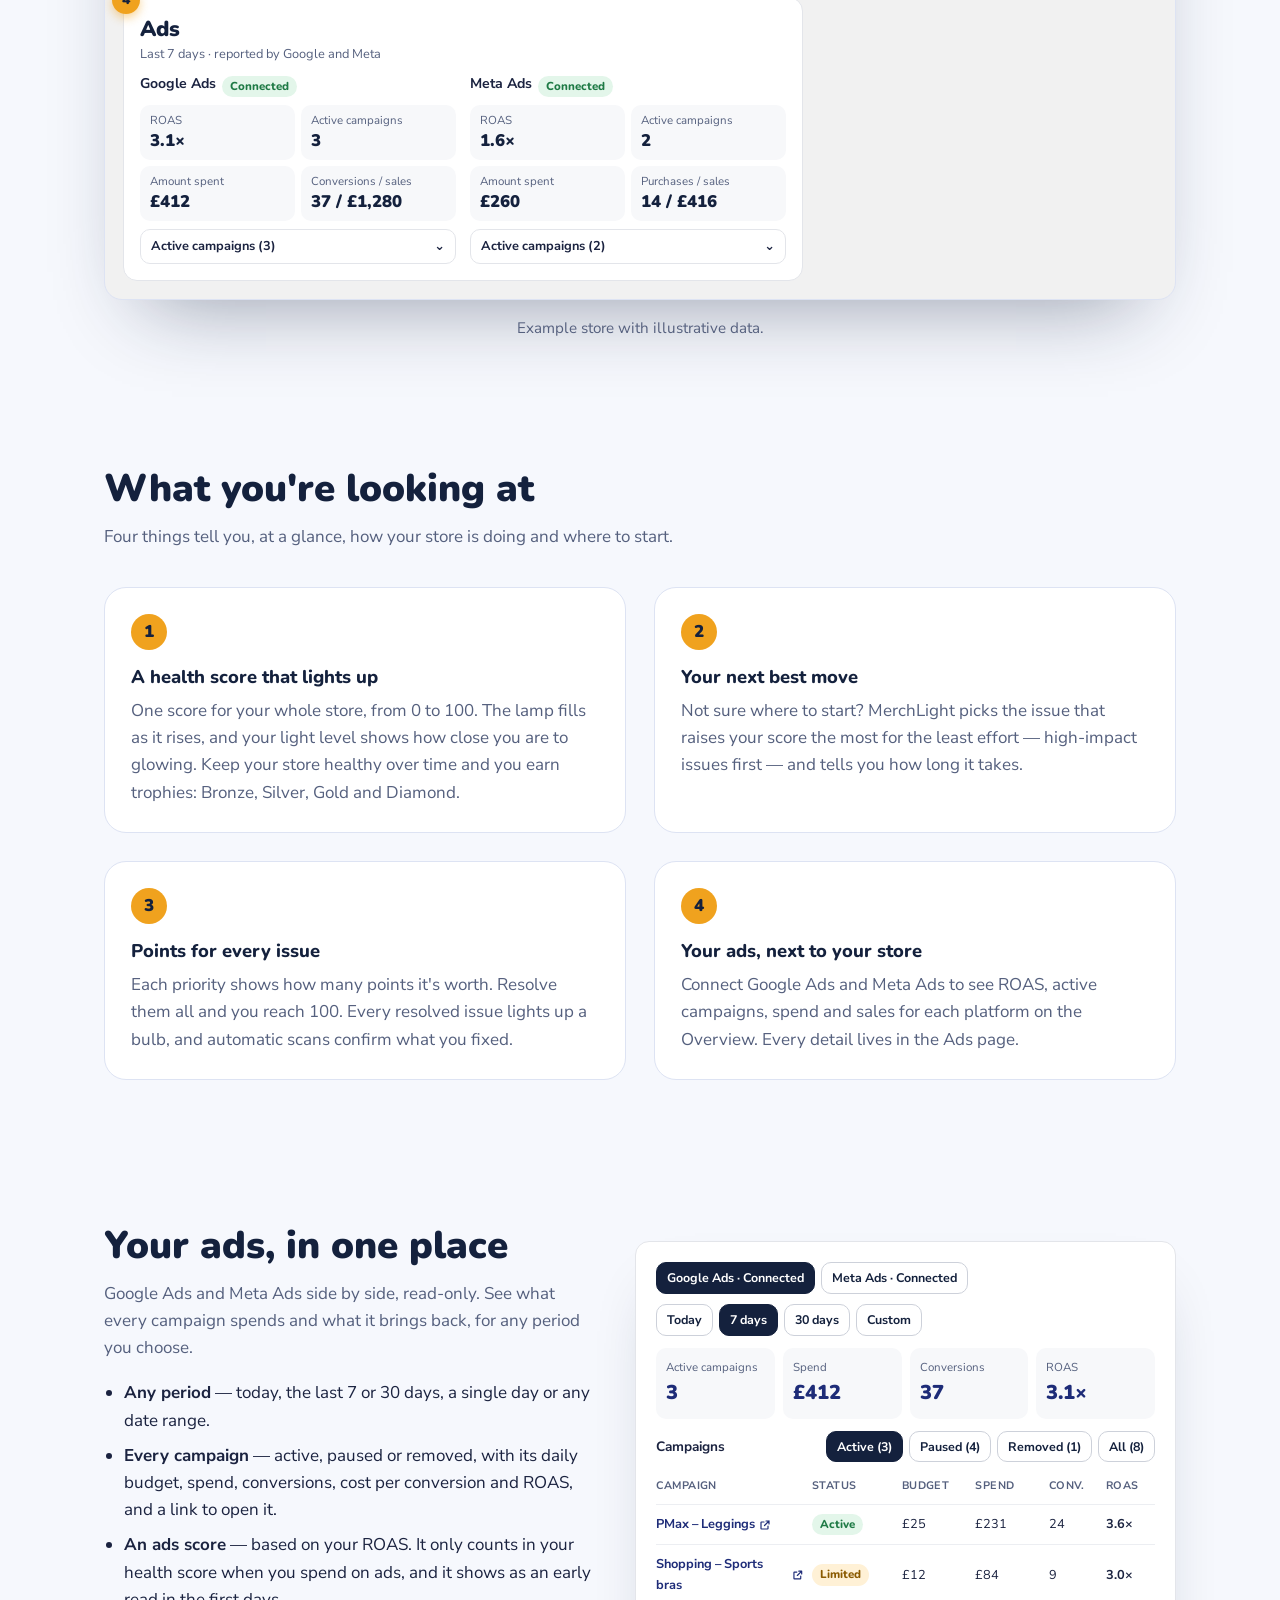
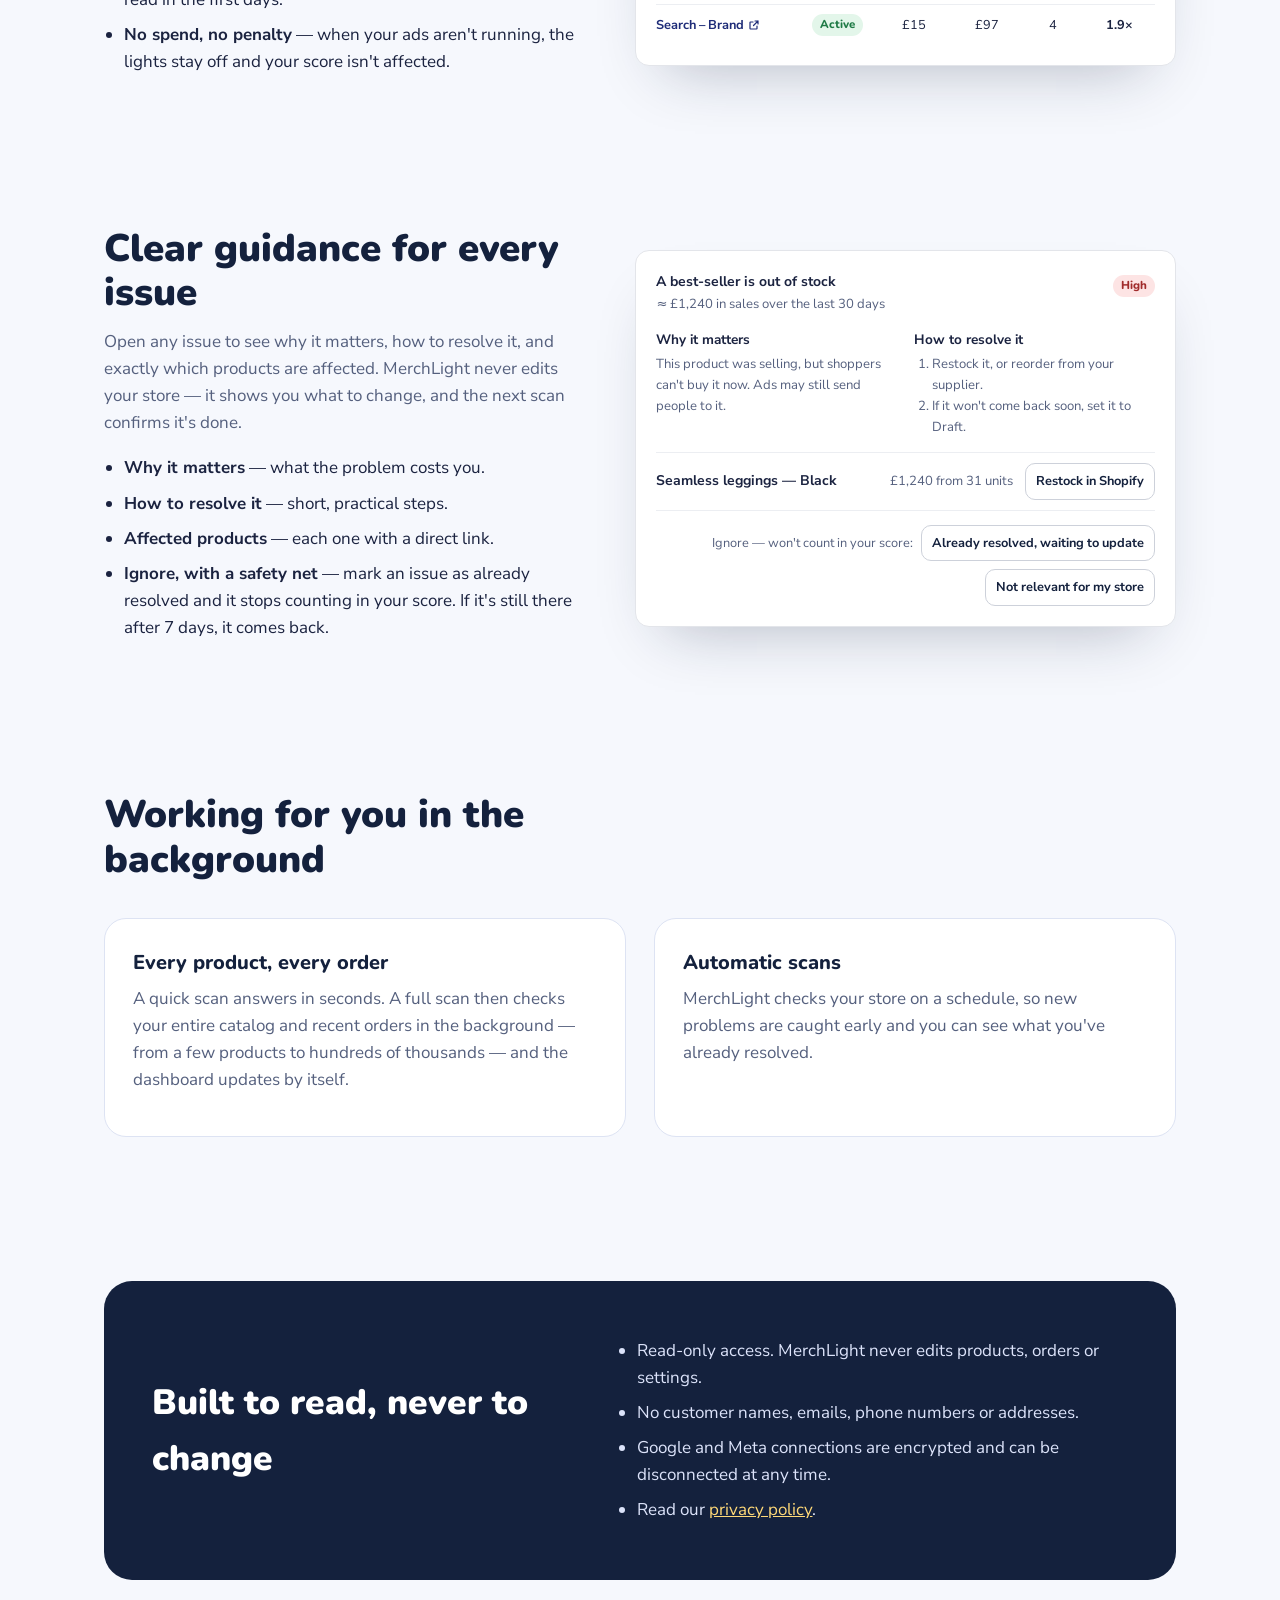
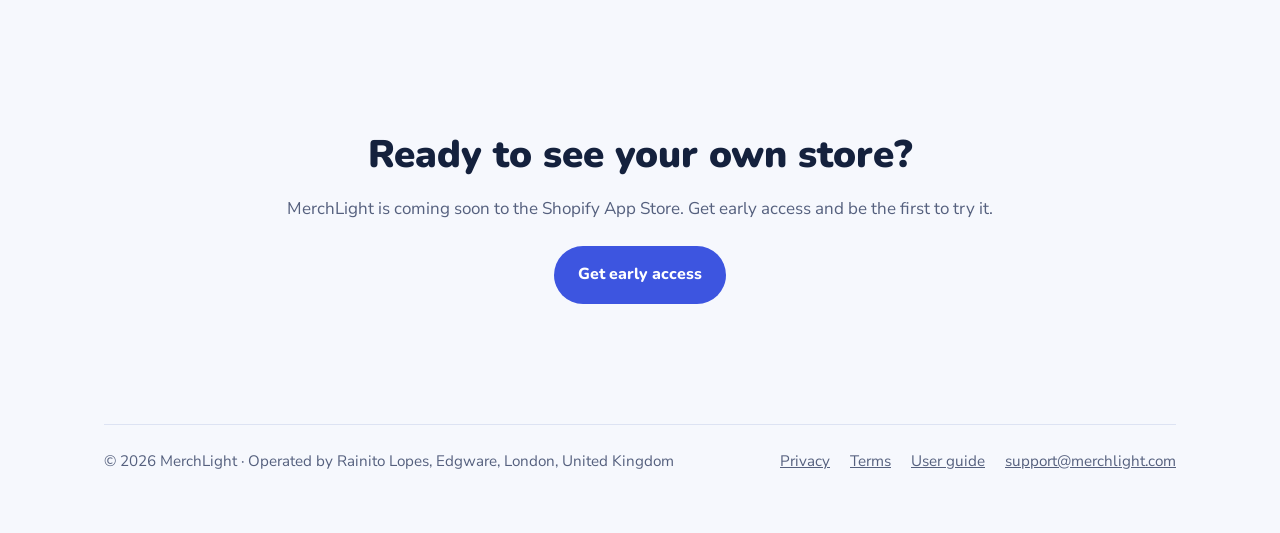
==== commit 3d84f520: "Add user guide" ====
--- a/demo/index.html
+++ b/demo/index.html
@@ -53,6 +53,7 @@
       <a href="/#how">How it works</a>
       <a href="/demo/" aria-current="page">See it in action</a>
       <a href="/pricing/">Pricing</a>
+      <a href="/guide/">Guide</a>
       <a href="mailto:hello@merchlight.com">Contact</a>
     </nav>
   </header>
@@ -294,7 +295,7 @@
       <span>© 2026 MerchLight · Operated by Rainito Lopes, Edgware, London, United Kingdom</span>
       <nav aria-label="Legal">
         <a href="/privacy/">Privacy</a>
-        <a href="/terms/">Terms</a>
+        <a href="/terms/">Terms</a><a href="/guide/">User guide</a>
         <a href="mailto:support@merchlight.com">support@merchlight.com</a>
       </nav>
     </div>
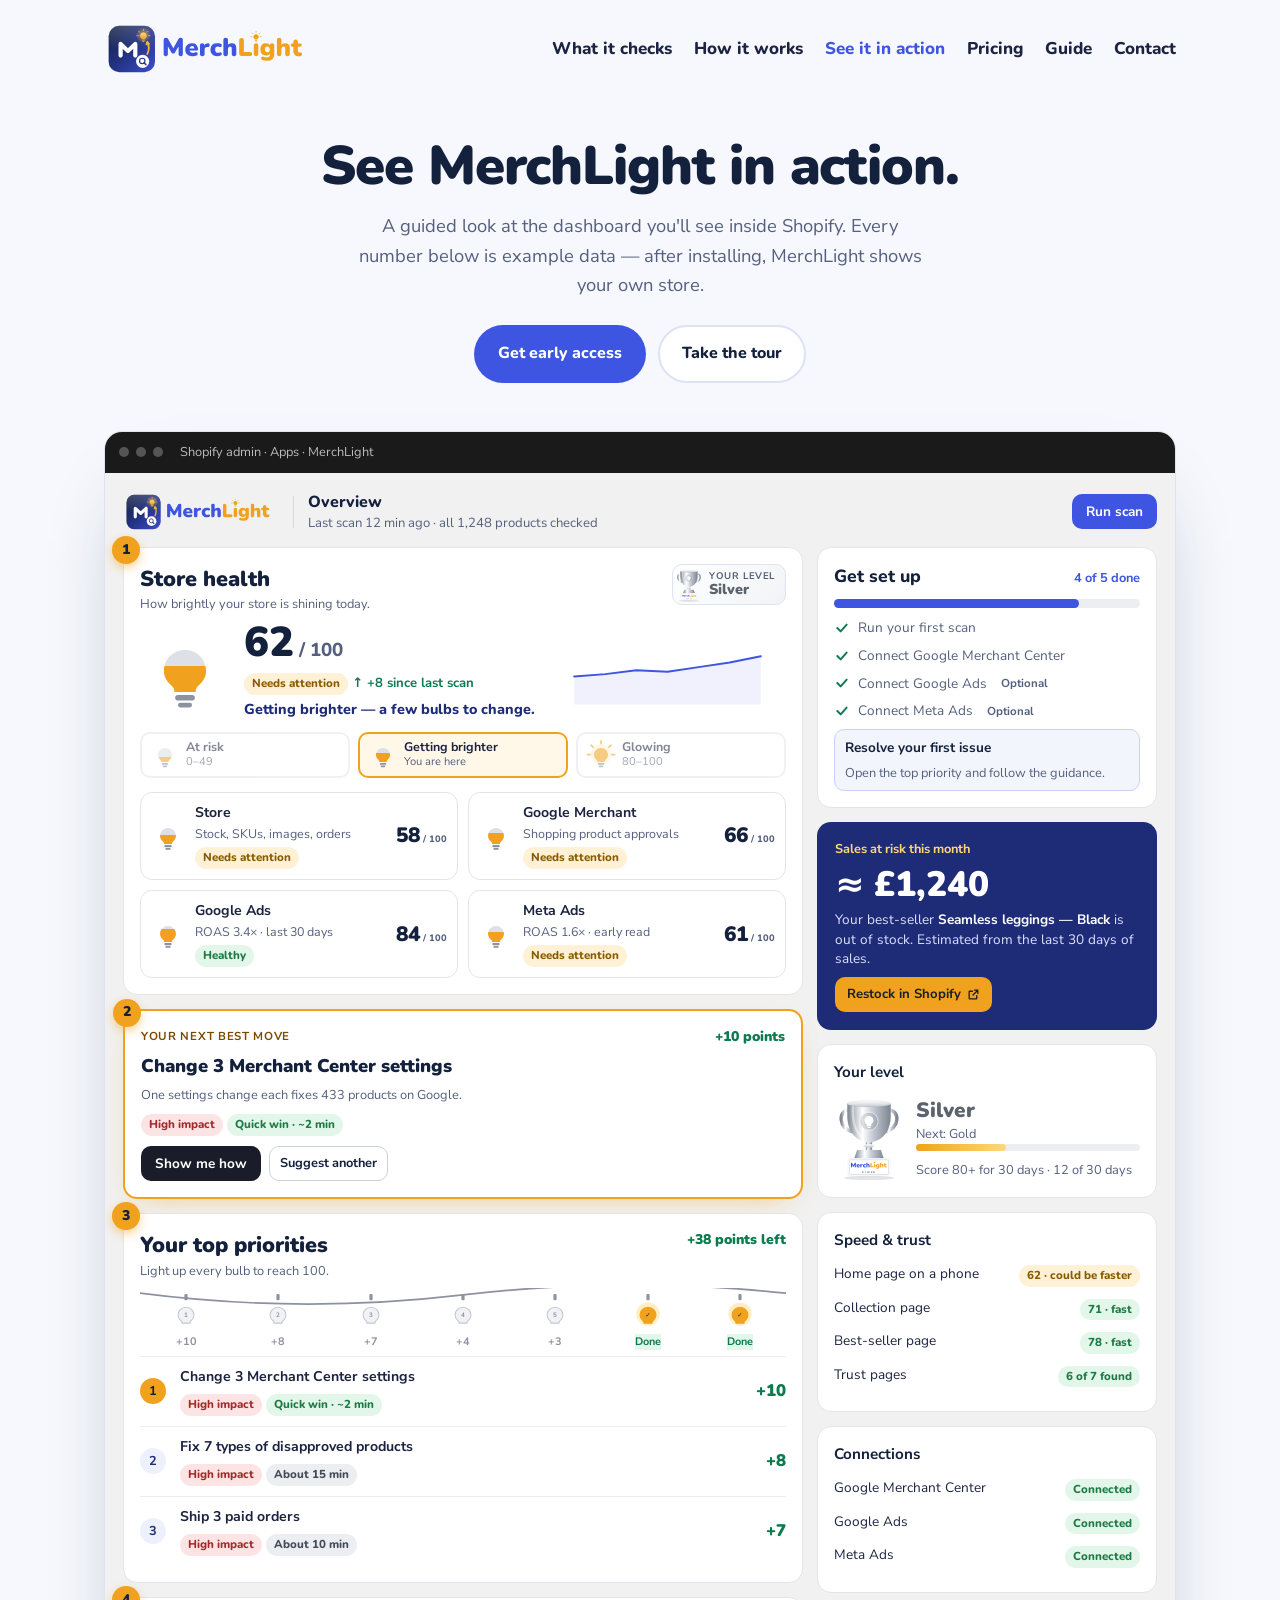
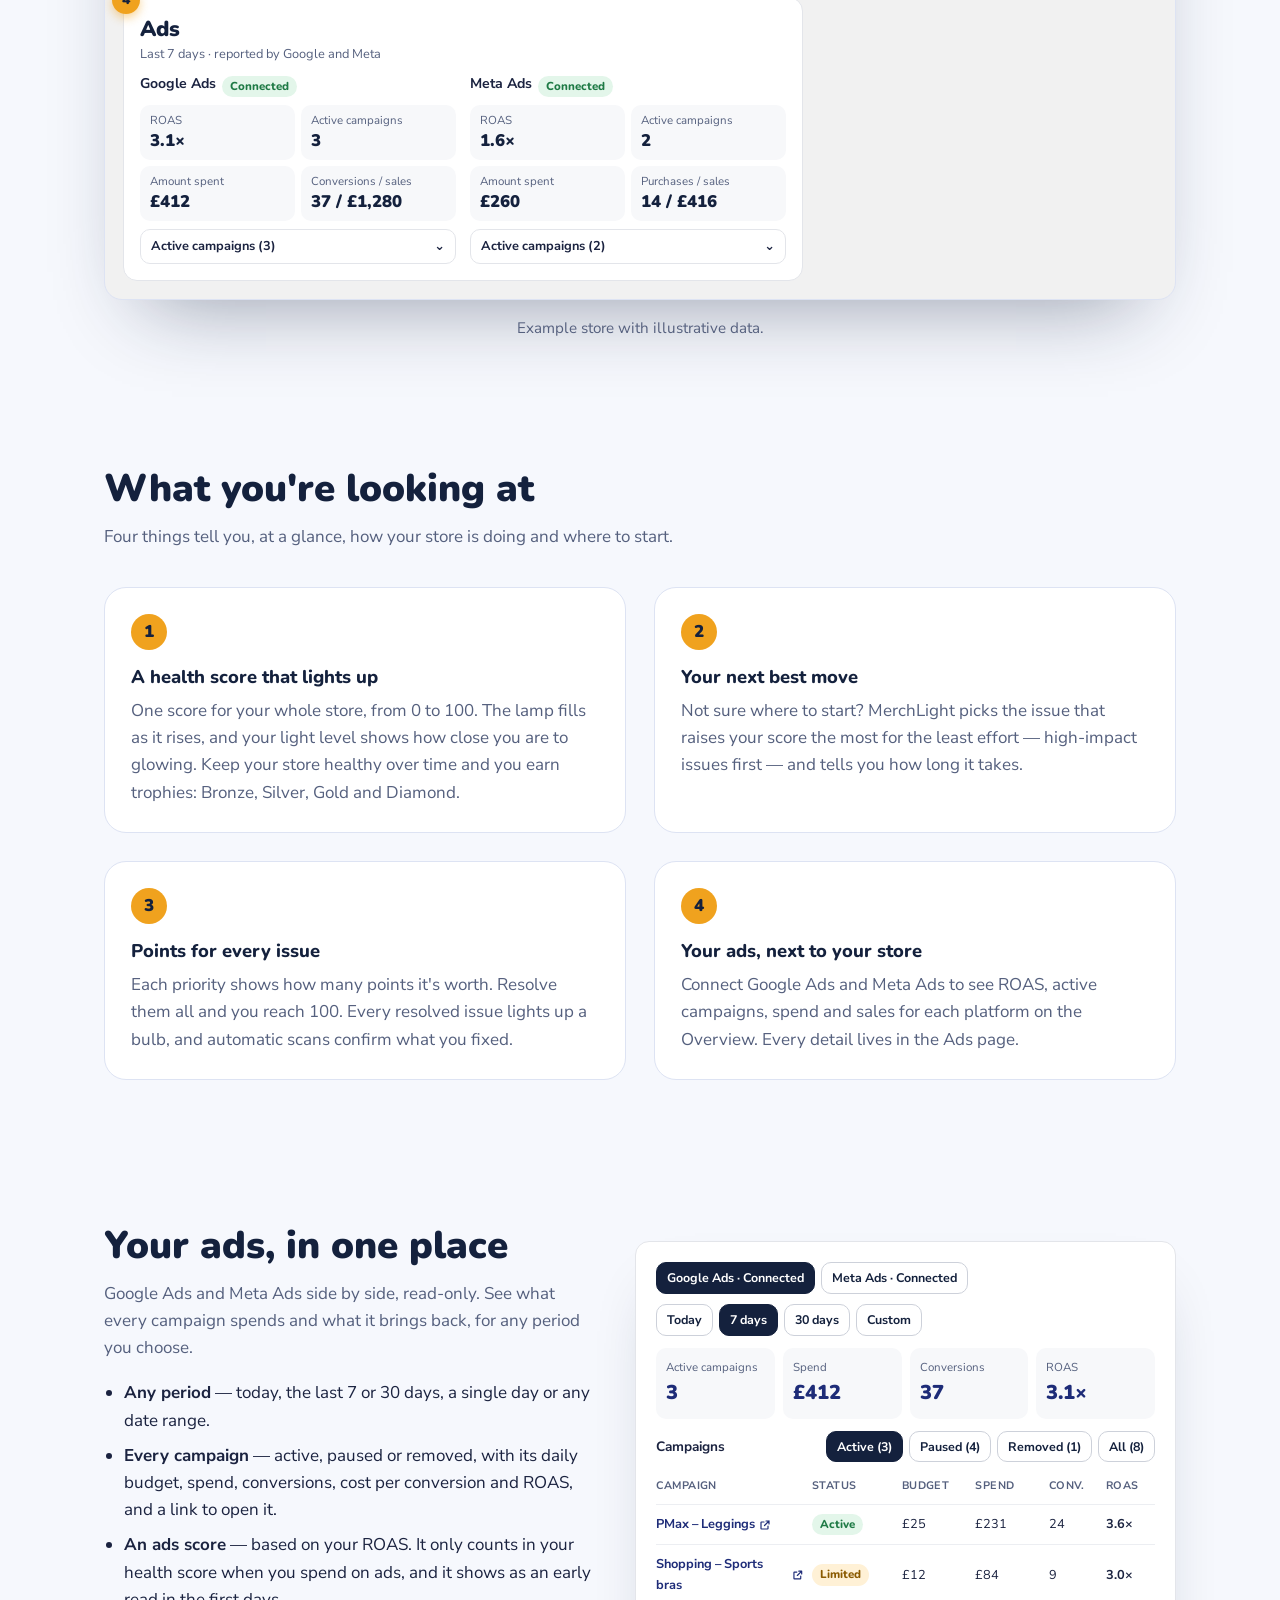
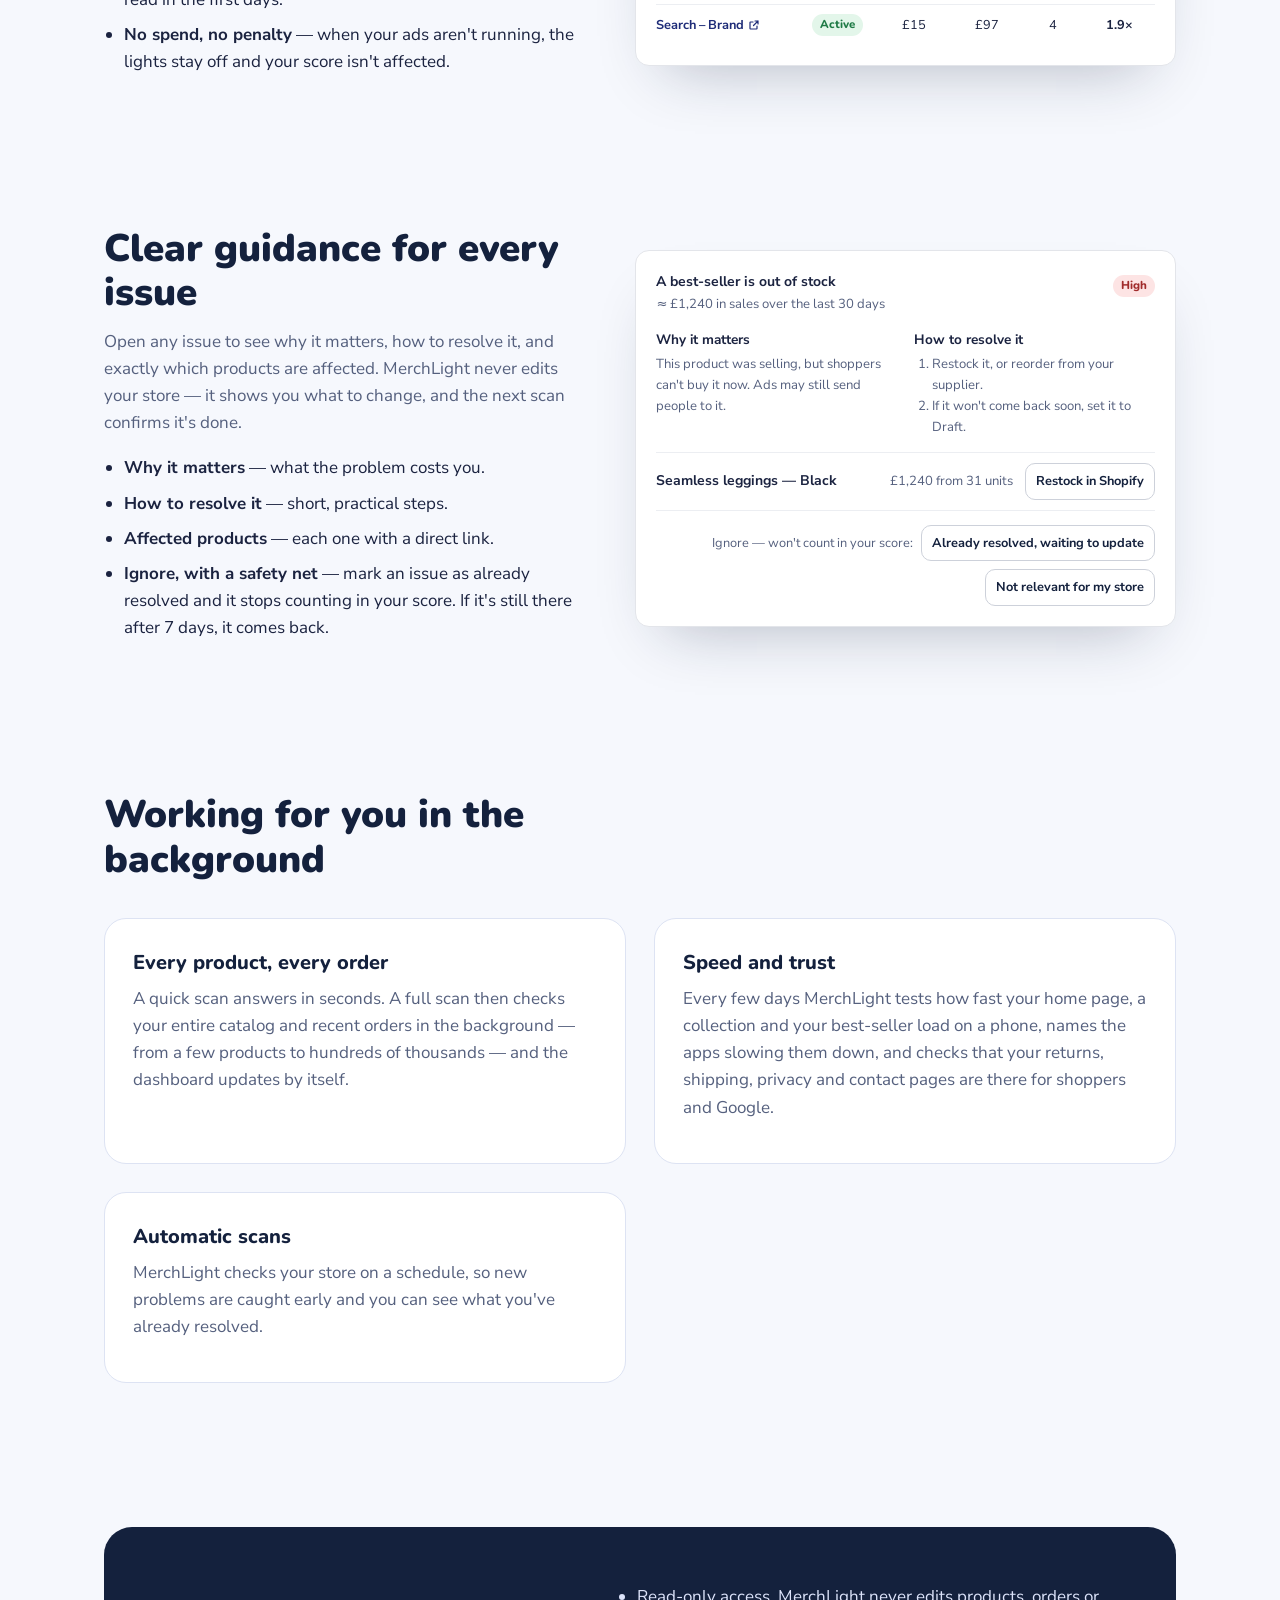
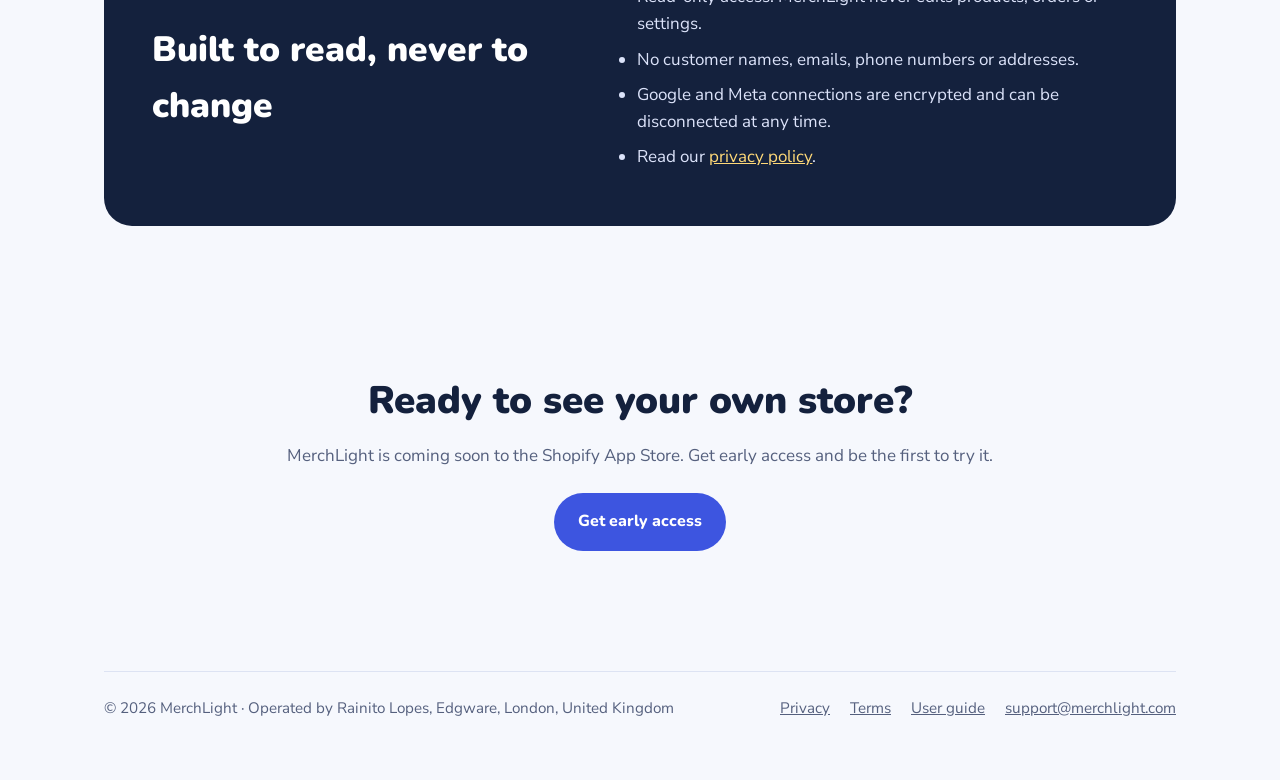
==== commit 9ad1ae98: "Site and guide: Speed & Trust checks and priority-based scoring Co-Authored-By: Claude Opus 5.5 <nor" ====
--- a/demo/index.html
+++ b/demo/index.html
@@ -160,6 +160,13 @@
                 <div class="v3-level"><svg width="70" height="88" viewBox="0 0 200 250" role="img" aria-label="MerchLight Silver trophy"><defs><linearGradient id="b-silverdl" x1="0" y1="0" x2="1" y2="0"><stop offset="0" stop-color="#7D8590"/><stop offset=".35" stop-color="#FFFFFF"/><stop offset=".6" stop-color="#C3C9D2"/><stop offset="1" stop-color="#7D8590"/></linearGradient><linearGradient id="r-silverdl" x1="0" y1="0" x2="0" y2="1"><stop offset="0" stop-color="#FFFFFF"/><stop offset="1" stop-color="#C3C9D2"/></linearGradient></defs><ellipse cx="100" cy="242" rx="72" ry="6" fill="#1A1D29" fill-opacity=".12"/><path d="M44 48 C10 48 12 104 56 110" fill="none" stroke="url(#b-silverdl)" stroke-width="10" stroke-linecap="round"/><path d="M156 48 C190 48 188 104 144 110" fill="none" stroke="url(#b-silverdl)" stroke-width="10" stroke-linecap="round"/><path d="M38 30 H162 V66 C162 112 134 140 100 140 C66 140 38 112 38 66 Z" fill="url(#b-silverdl)"/><ellipse cx="100" cy="30" rx="62" ry="9" fill="url(#r-silverdl)" stroke="#7D8590" stroke-opacity=".35"/><path d="M54 40 C52 80 62 110 80 126" stroke="#fff" stroke-opacity=".45" stroke-width="7" fill="none" stroke-linecap="round"/><circle cx="100" cy="80" r="26" fill="#7D8590" fill-opacity=".25" stroke="#FFFFFF" stroke-opacity=".8" stroke-width="2"/><path d="M0 -15 C9 -15 15 -8 15 0 C15 6 11 9 9 11 C8 12 7.5 13.5 7.5 15 H-7.5 C-7.5 13.5 -8 12 -9 11 C-11 9 -15 6 -15 0 C-15 -8 -9 -15 0 -15 Z" transform="translate(100 78) scale(.85)" fill="#FFFFFF"/><rect x="93.5" y="91" width="13" height="3.4" rx="1.7" fill="#FFFFFF"/><rect x="95.5" y="96" width="9" height="3" rx="1.5" fill="#FFFFFF"/><rect x="91" y="140" width="18" height="22" fill="url(#b-silverdl)"/><ellipse cx="100" cy="150" rx="16" ry="5" fill="url(#r-silverdl)"/><path d="M66 162 H134 L142 186 H58 Z" fill="url(#b-silverdl)"/><rect x="40" y="186" width="120" height="50" rx="6" fill="#fff" stroke="#1E2C78" stroke-opacity=".15"/><rect x="44" y="190" width="112" height="42" rx="4" fill="none" stroke="#C3C9D2" stroke-width="1.5"/><image href="/assets/merchlight-wordmark.svg" x="47" y="190" width="106" height="27"/><text x="100" y="229" text-anchor="middle" font-family="Nunito, sans-serif" font-weight="800" font-size="7" letter-spacing="2" fill="#5B636E">SILVER</text></svg><div><b style="color:#5B636E">Silver</b><span class="v3-sub">Next: Gold</span><div class="dl-progress"><span style="width:40%;background:linear-gradient(90deg,#F0A21E,#FFD978)"></span></div><span class="v3-sub">Score 80+ for 30 days · 12 of 30 days</span></div></div>
               </div>
               <div class="dl-card">
+                <h3>Speed &amp; trust</h3>
+                <p class="dl-conn">Home page on a phone <span class="pill warn">62 · could be faster</span></p>
+                <p class="dl-conn">Collection page <span class="pill ok">71 · fast</span></p>
+                <p class="dl-conn">Best-seller page <span class="pill ok">78 · fast</span></p>
+                <p class="dl-conn">Trust pages <span class="pill ok">6 of 7 found</span></p>
+              </div>
+              <div class="dl-card">
                 <h3>Connections</h3>
                 <p class="dl-conn">Google Merchant Center <span class="pill ok">Connected</span></p>
                 <p class="dl-conn">Google Ads <span class="pill ok">Connected</span></p>
@@ -265,6 +272,10 @@
           <p>A quick scan answers in seconds. A full scan then checks your entire catalog and recent orders in the background — from a few products to hundreds of thousands — and the dashboard updates by itself.</p>
         </div>
         <div class="check-group">
+          <h3>Speed and trust</h3>
+          <p>Every few days MerchLight tests how fast your home page, a collection and your best-seller load on a phone, names the apps slowing them down, and checks that your returns, shipping, privacy and contact pages are there for shoppers and Google.</p>
+        </div>
+        <div class="check-group">
           <h3>Automatic scans</h3>
           <p>MerchLight checks your store on a schedule, so new problems are caught early and you can see what you've already resolved.</p>
         </div>
--- a/assets/site.css
+++ b/assets/site.css
@@ -322,7 +322,9 @@
 .rp-move-tags .pts{font-style:normal;font-family:var(--display);font-weight:900;color:#0E7A4F;font-size:1.1rem}
 .issue > span{display:flex;flex-wrap:wrap;align-items:center;gap:6px 8px}
 .issue{align-items:center;padding:10px 0}
-.what-grid{display:grid;grid-template-columns:repeat(3,minmax(0,1fr));gap:16px;margin-top:22px}
+.what-grid{display:grid;grid-template-columns:repeat(4,minmax(0,1fr));gap:16px;margin-top:22px}
+@media (max-width:1100px){.what-grid{grid-template-columns:repeat(2,minmax(0,1fr))}}
+.checks > .check-group.highlight:last-child:nth-child(odd){grid-column:1/-1}
 .what-grid > div{background:#F6F8FD;border:1px solid var(--line);border-radius:var(--radius-sm);padding:16px 18px}
 .what-grid h3{font-family:var(--display);font-weight:900;font-size:1.1rem;color:var(--night);margin:0 0 6px}
 .what-grid p{font-size:.98rem;color:var(--muted);line-height:1.55}
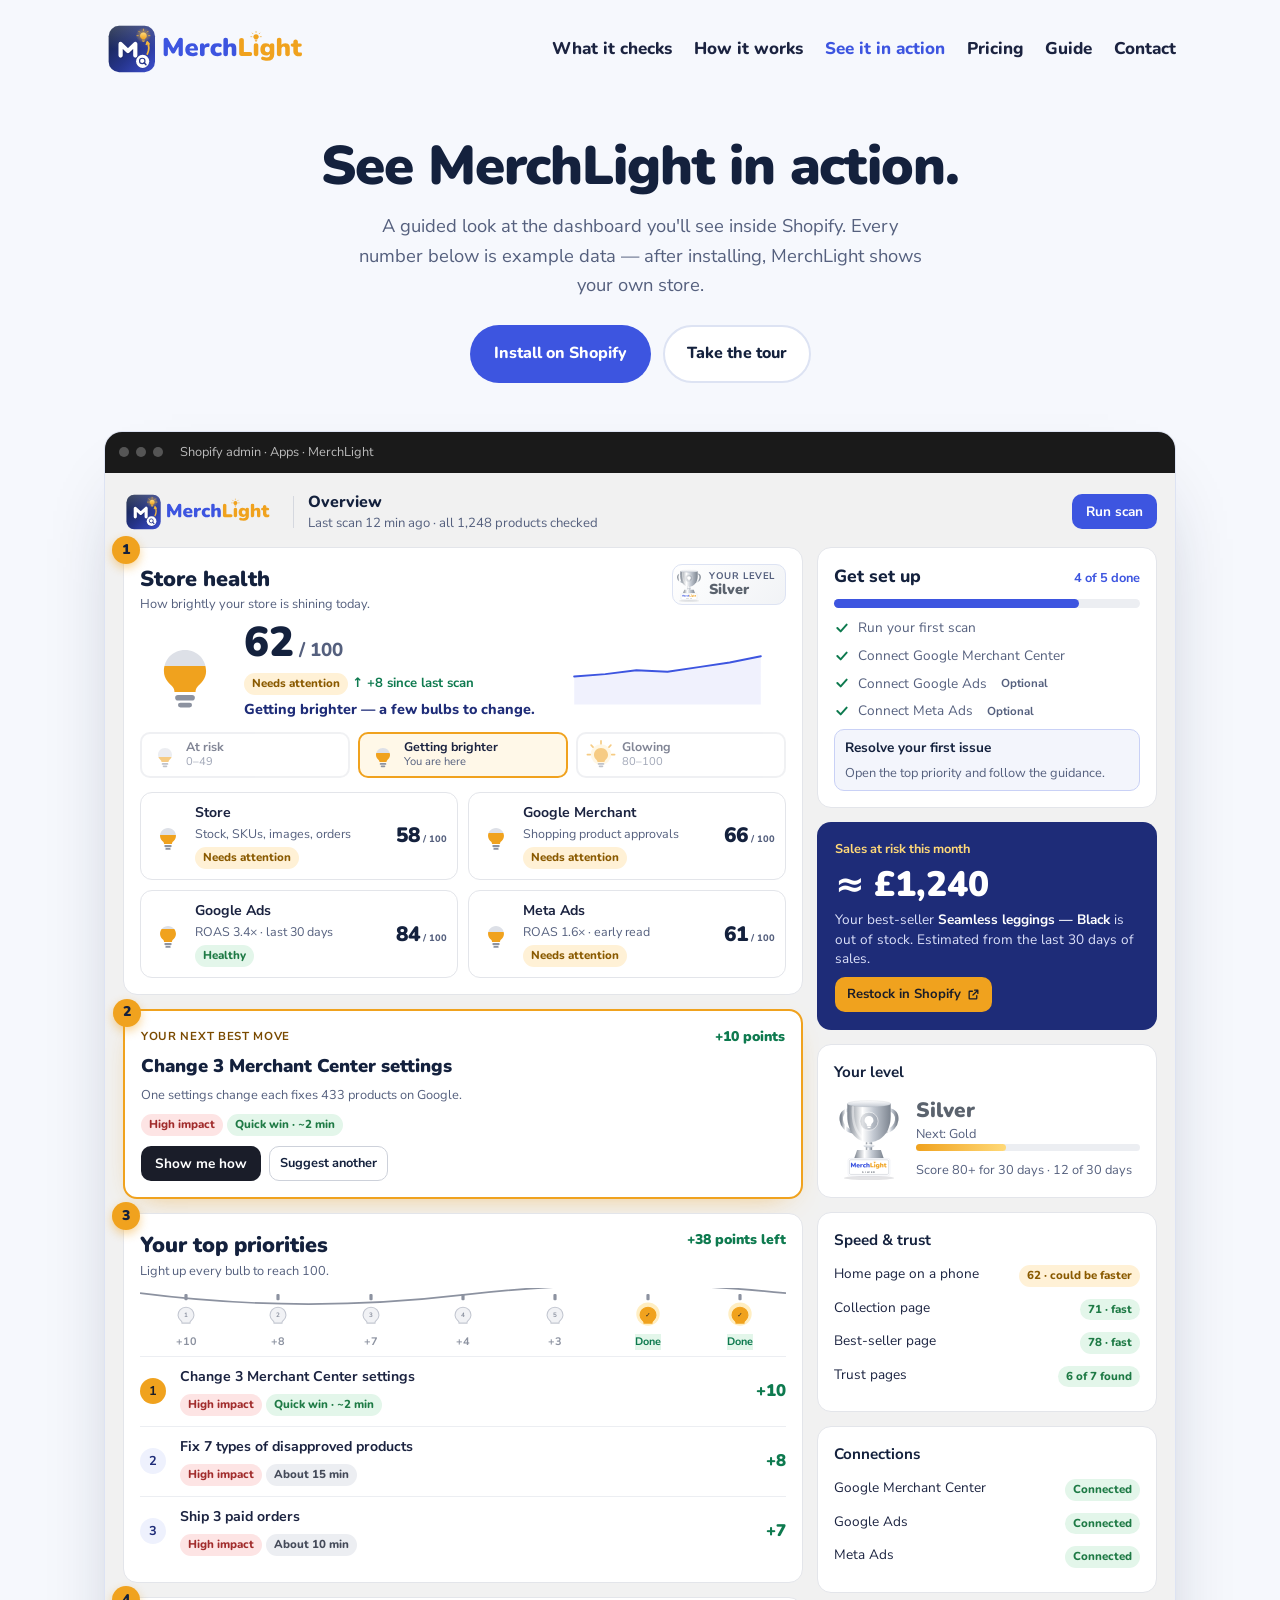
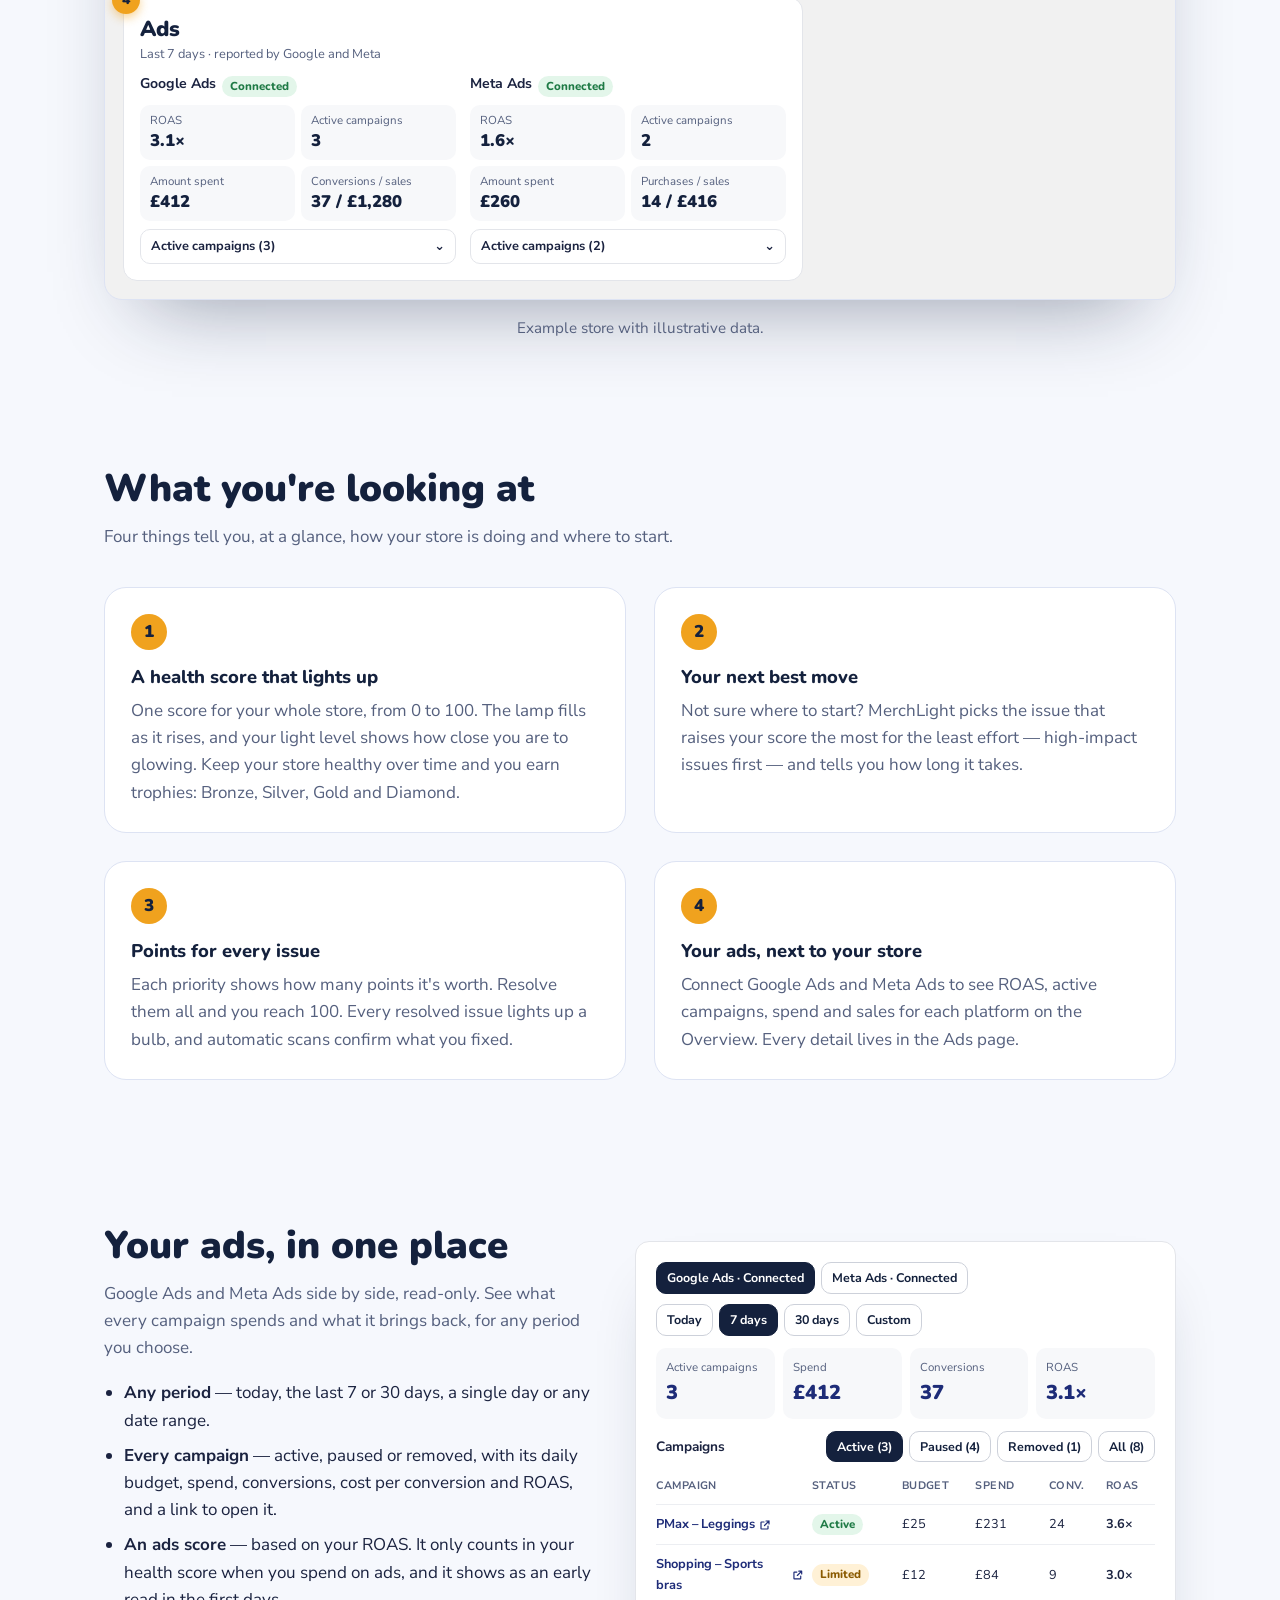
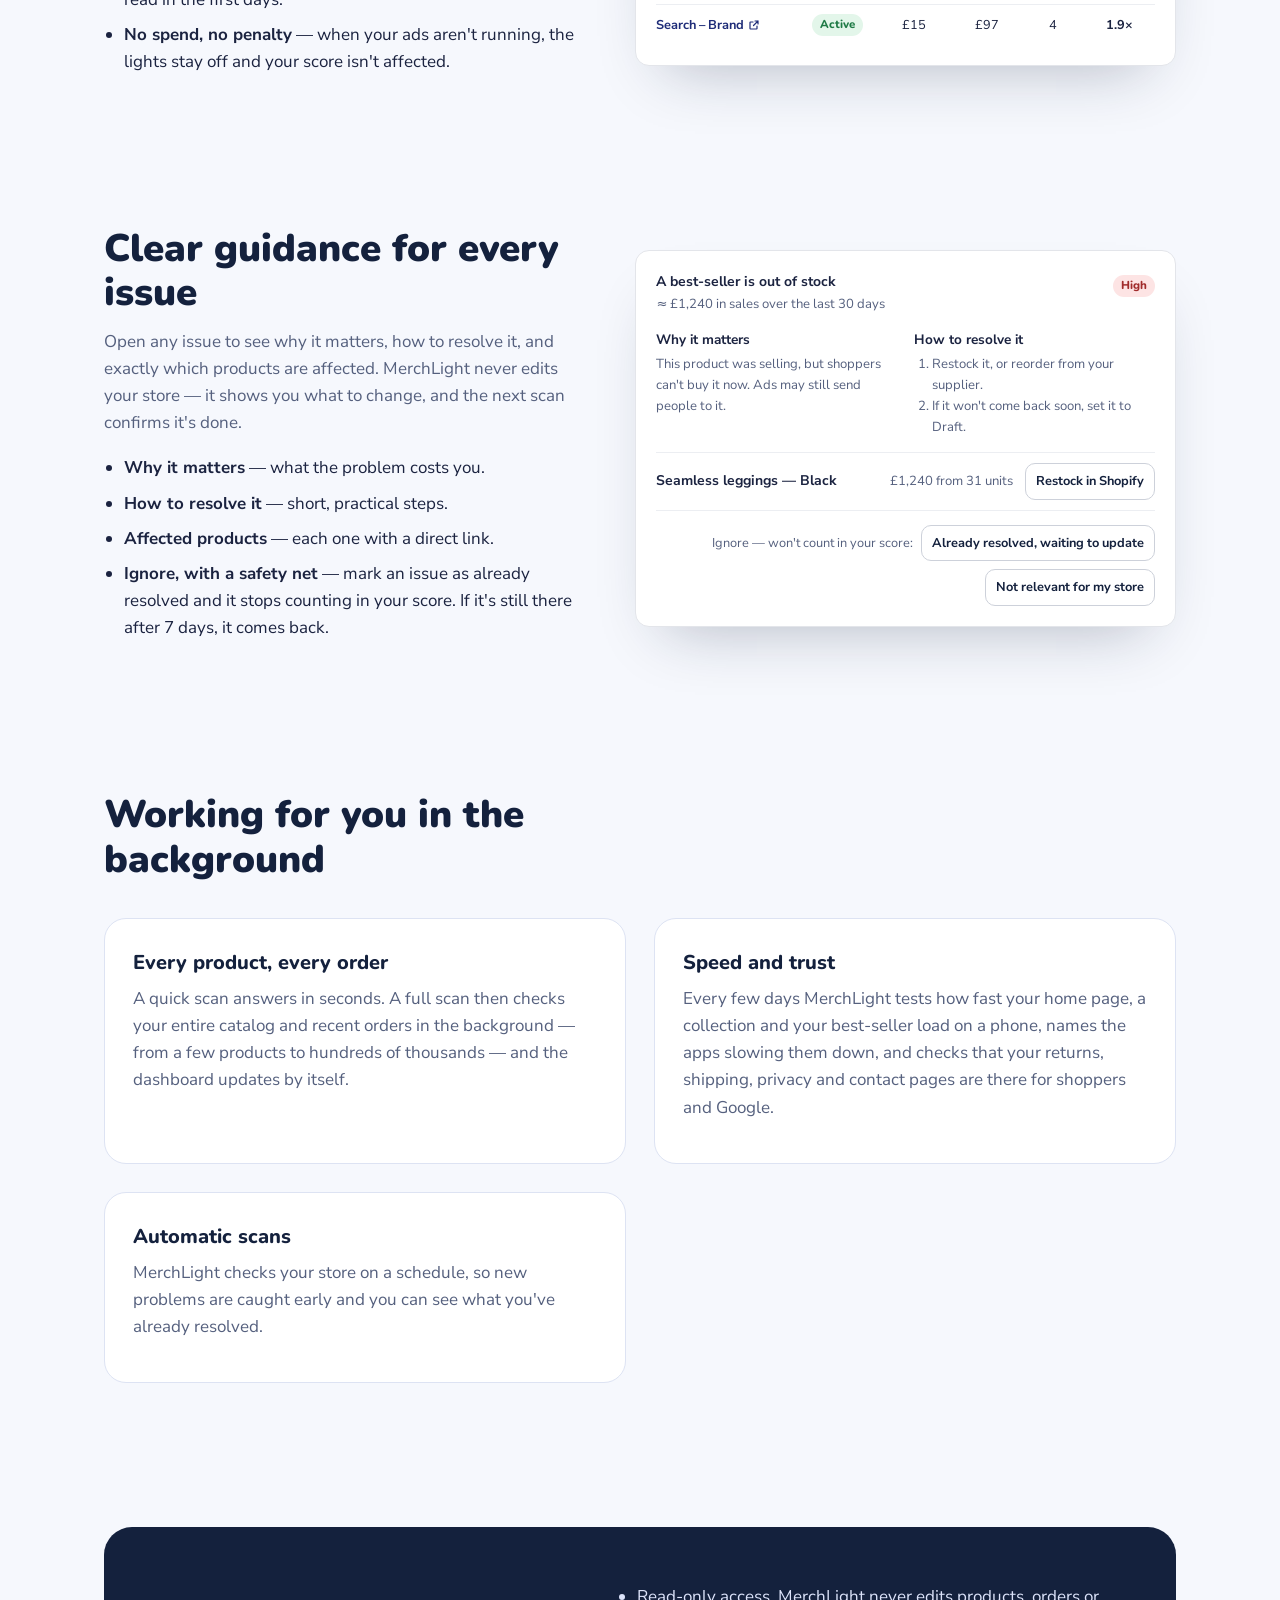
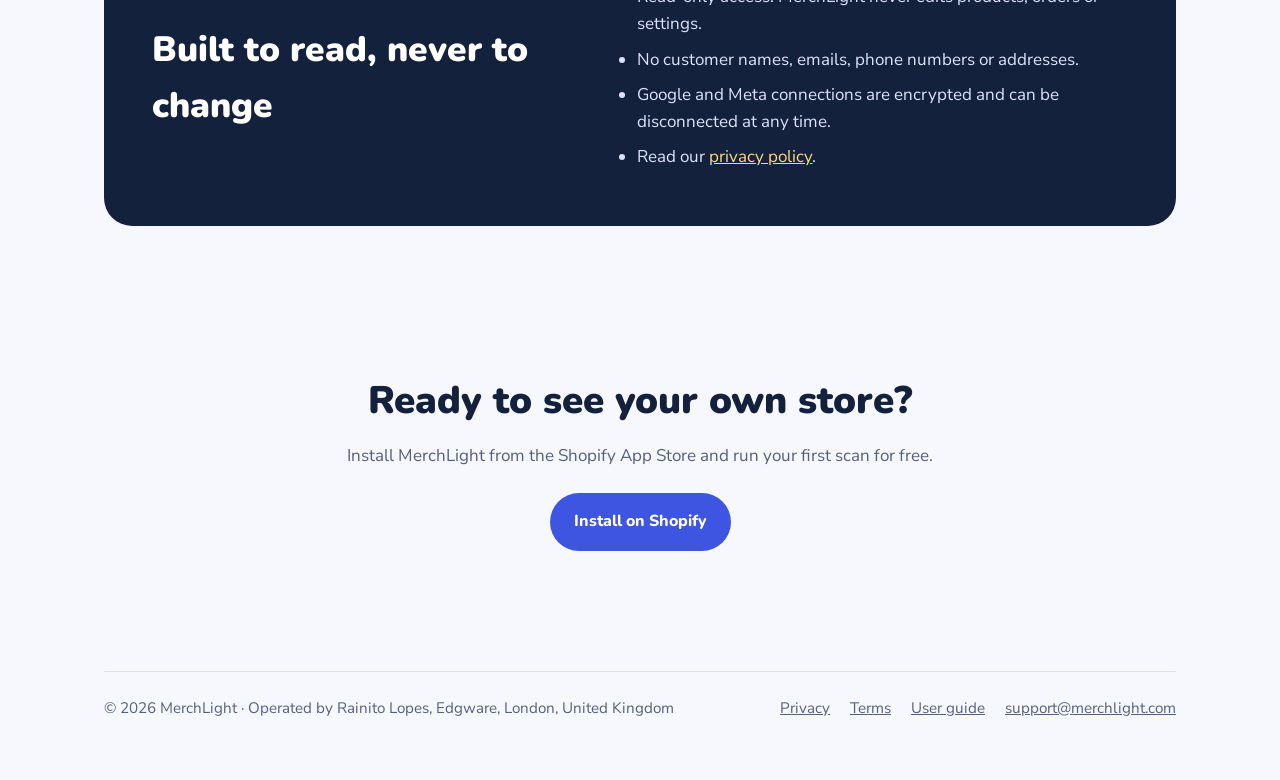
==== commit 0bf92d8f: "Site: Install on Shopify buttons now that the app is live Co-Authored-By: Claude Opus 5.5 <noreply@a" ====
--- a/demo/index.html
+++ b/demo/index.html
@@ -63,7 +63,7 @@
       <h1 id="demo-title">See MerchLight in action.</h1>
       <p class="lead">A guided look at the dashboard you'll see inside Shopify. Every number below is example data — after installing, MerchLight shows your own store.</p>
       <div class="actions">
-        <a class="btn btn-primary" href="mailto:hello@merchlight.com?subject=MerchLight%20early%20access">Get early access</a>
+        <a class="btn btn-primary" href="https://apps.shopify.com/merchlight-store-health-check" target="_blank" rel="noopener">Install on Shopify</a>
         <a class="btn btn-ghost" href="#tour">Take the tour</a>
       </div>
     </section>
@@ -296,8 +296,8 @@
 
     <section class="demo-cta" aria-labelledby="cta-title">
       <h2 id="cta-title">Ready to see your own store?</h2>
-      <p>MerchLight is coming soon to the Shopify App Store. Get early access and be the first to try it.</p>
-      <a class="btn btn-primary" href="mailto:hello@merchlight.com?subject=MerchLight%20early%20access">Get early access</a>
+      <p>Install MerchLight from the Shopify App Store and run your first scan for free.</p>
+      <a class="btn btn-primary" href="https://apps.shopify.com/merchlight-store-health-check" target="_blank" rel="noopener">Install on Shopify</a>
     </section>
   </main>
 
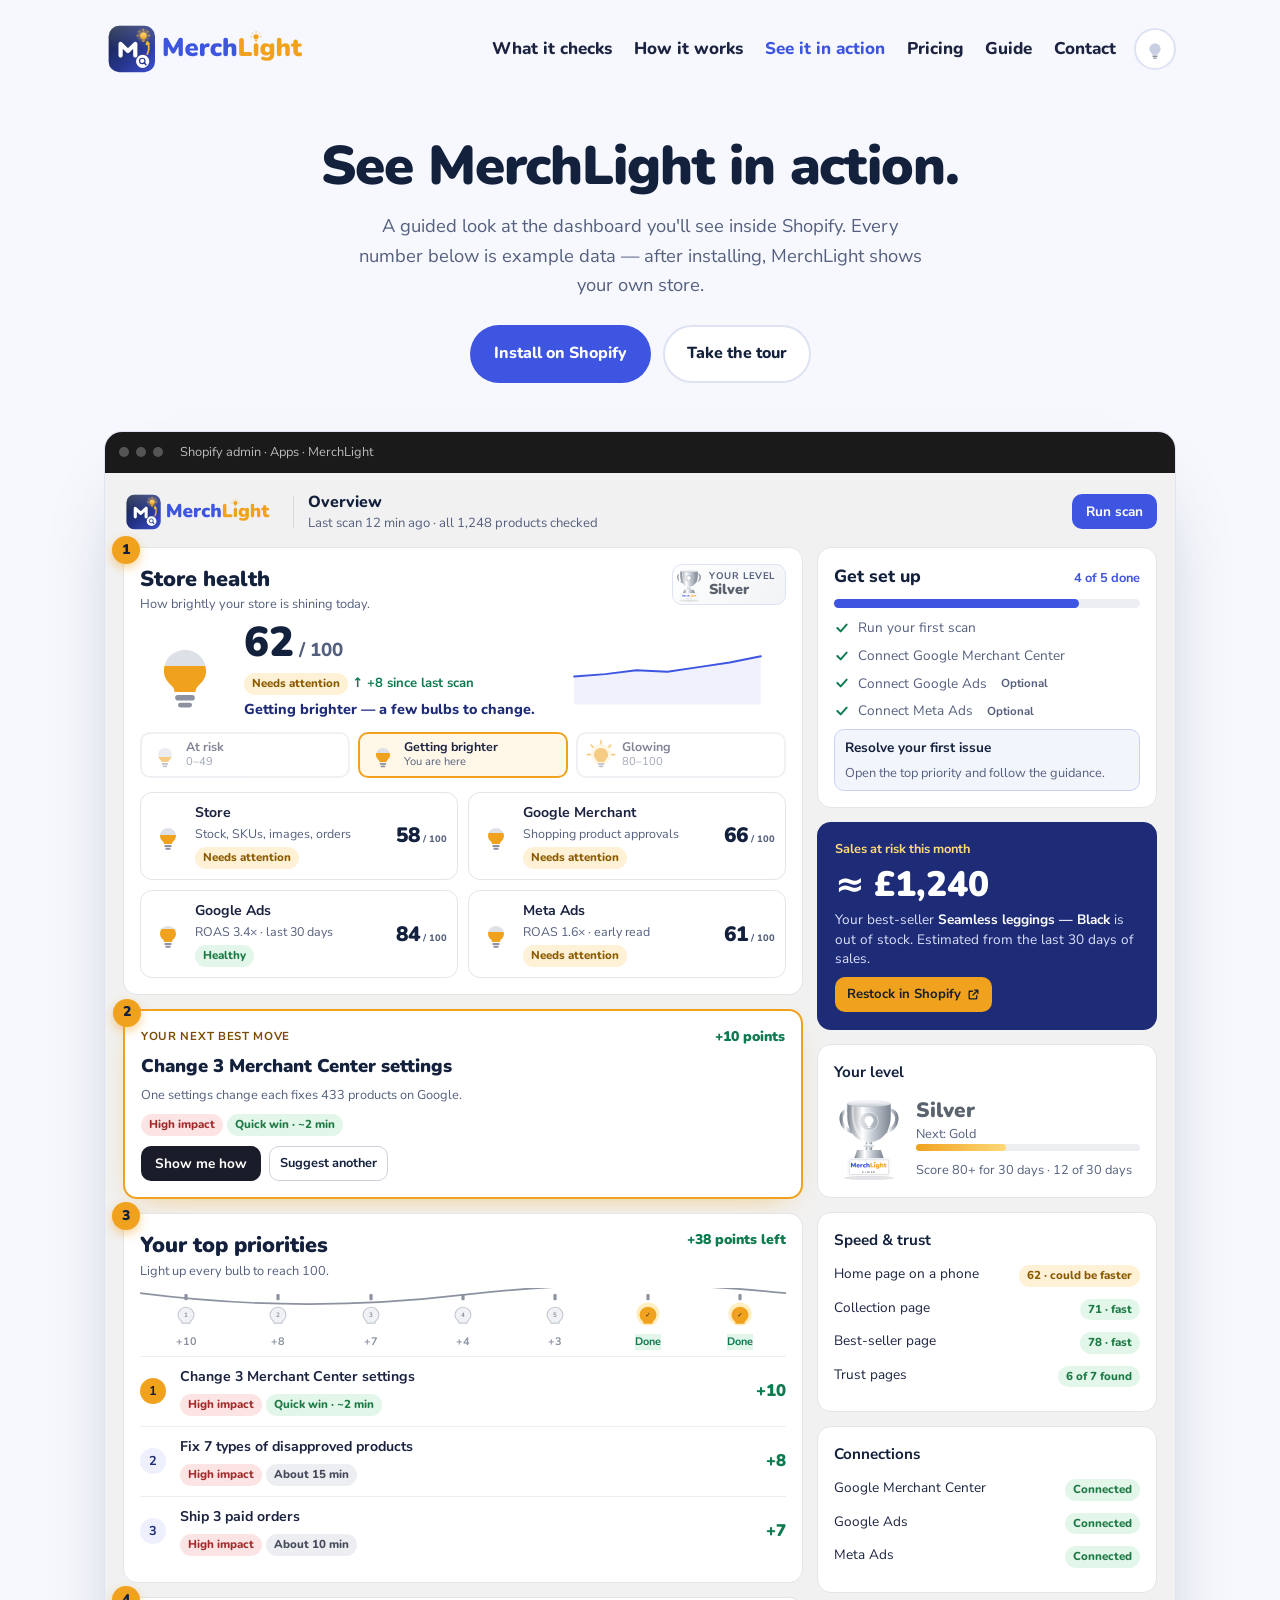
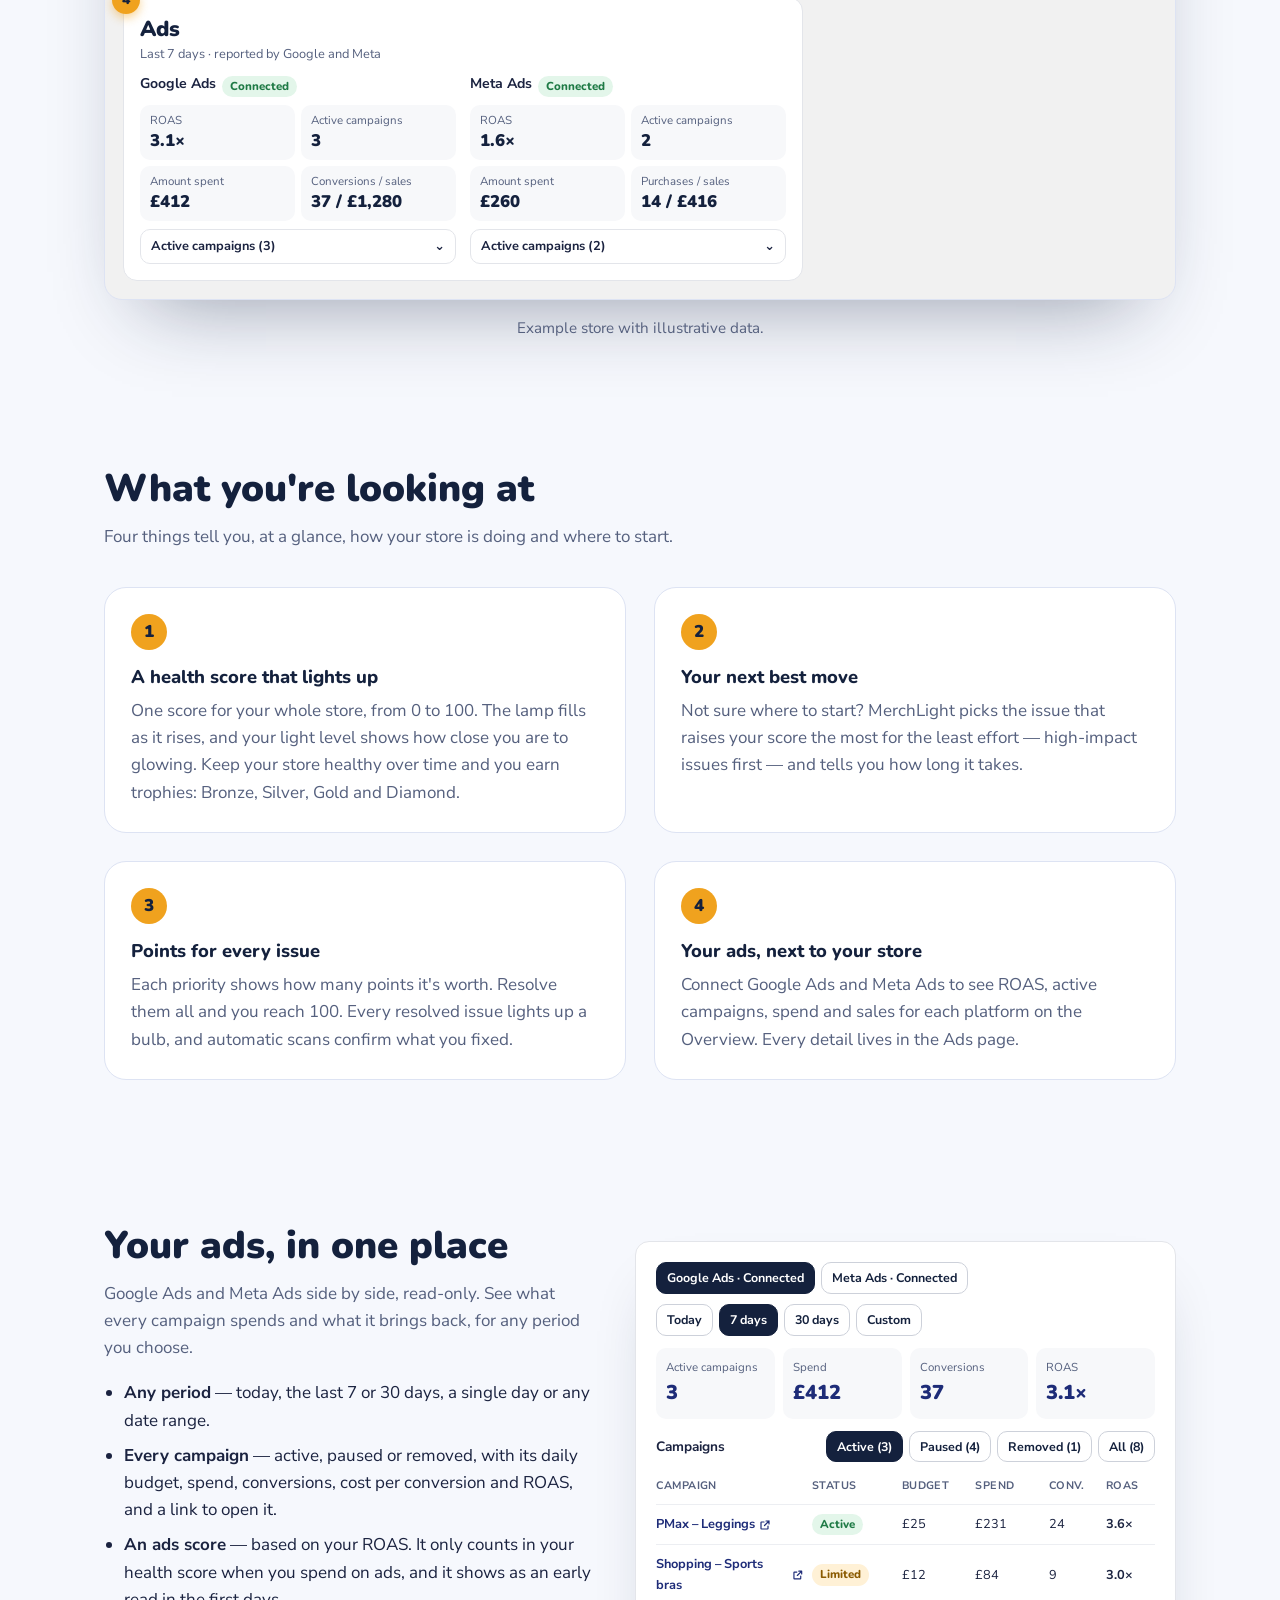
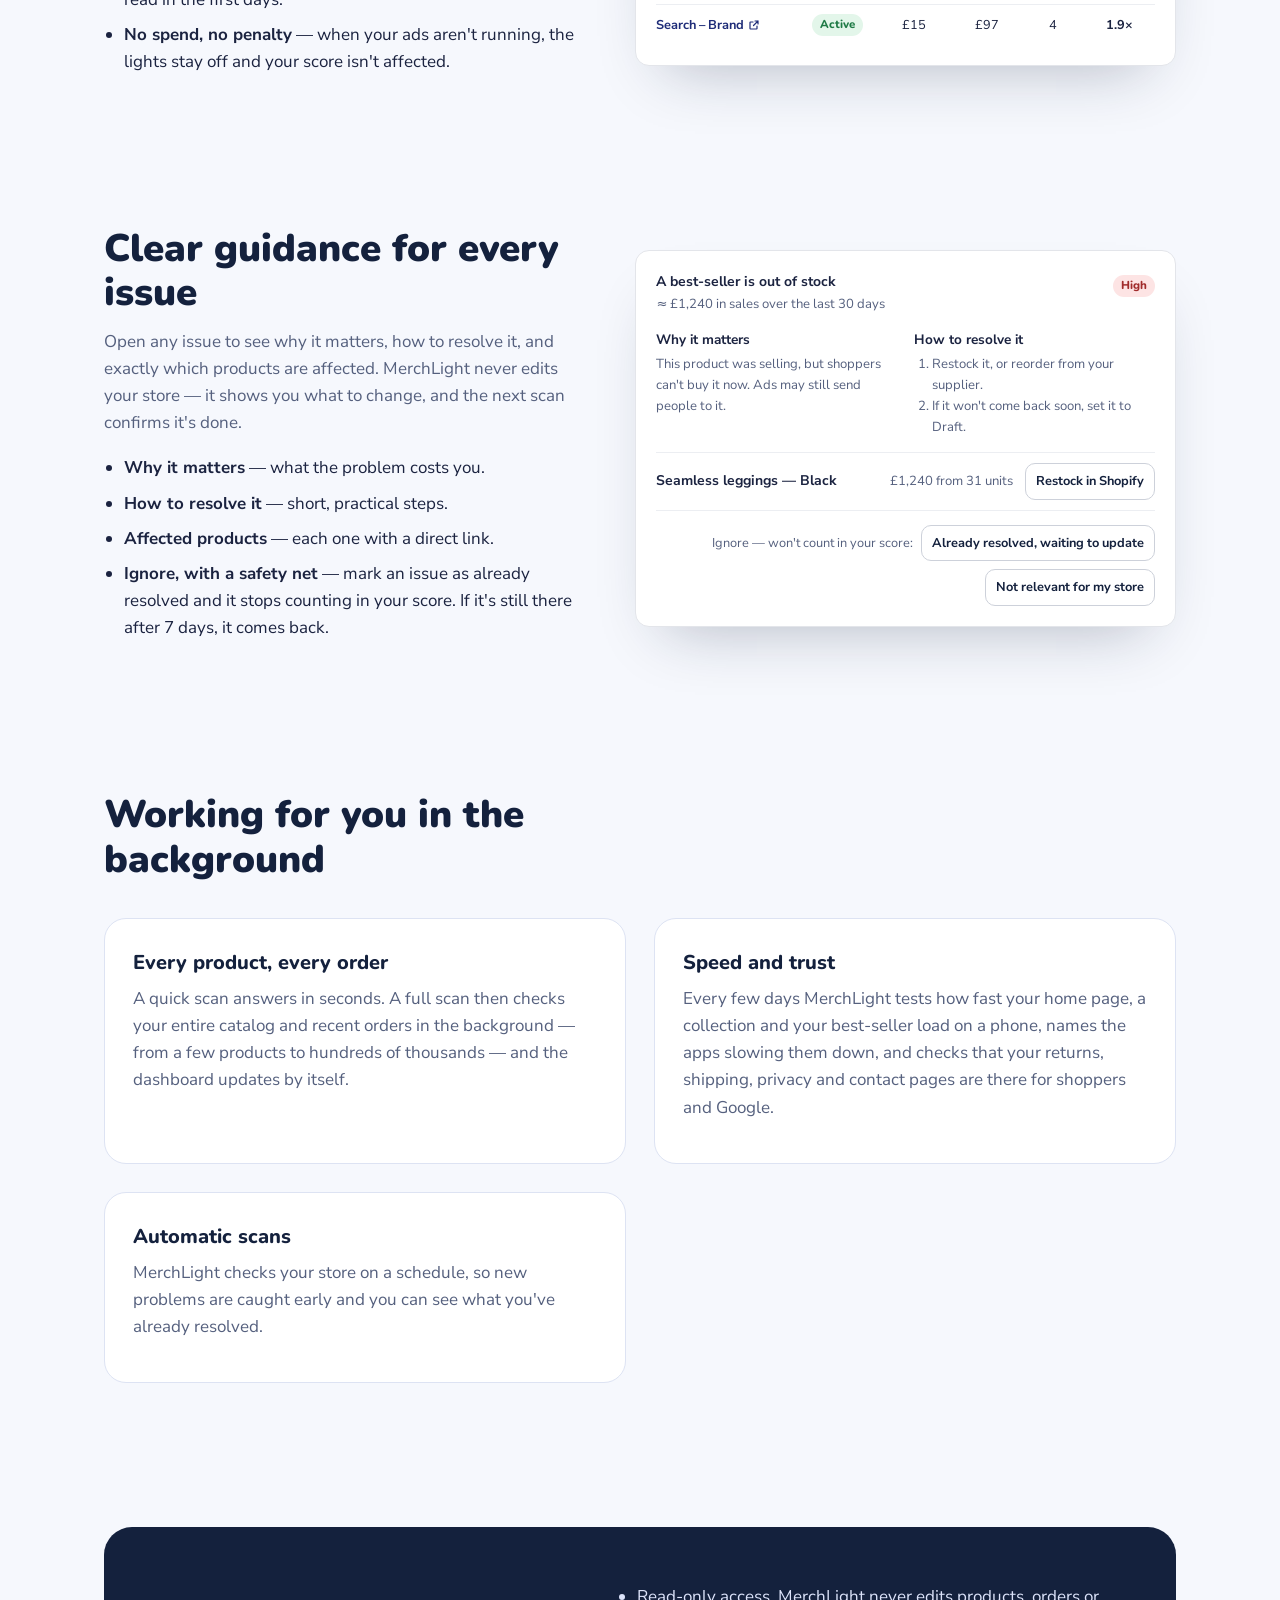
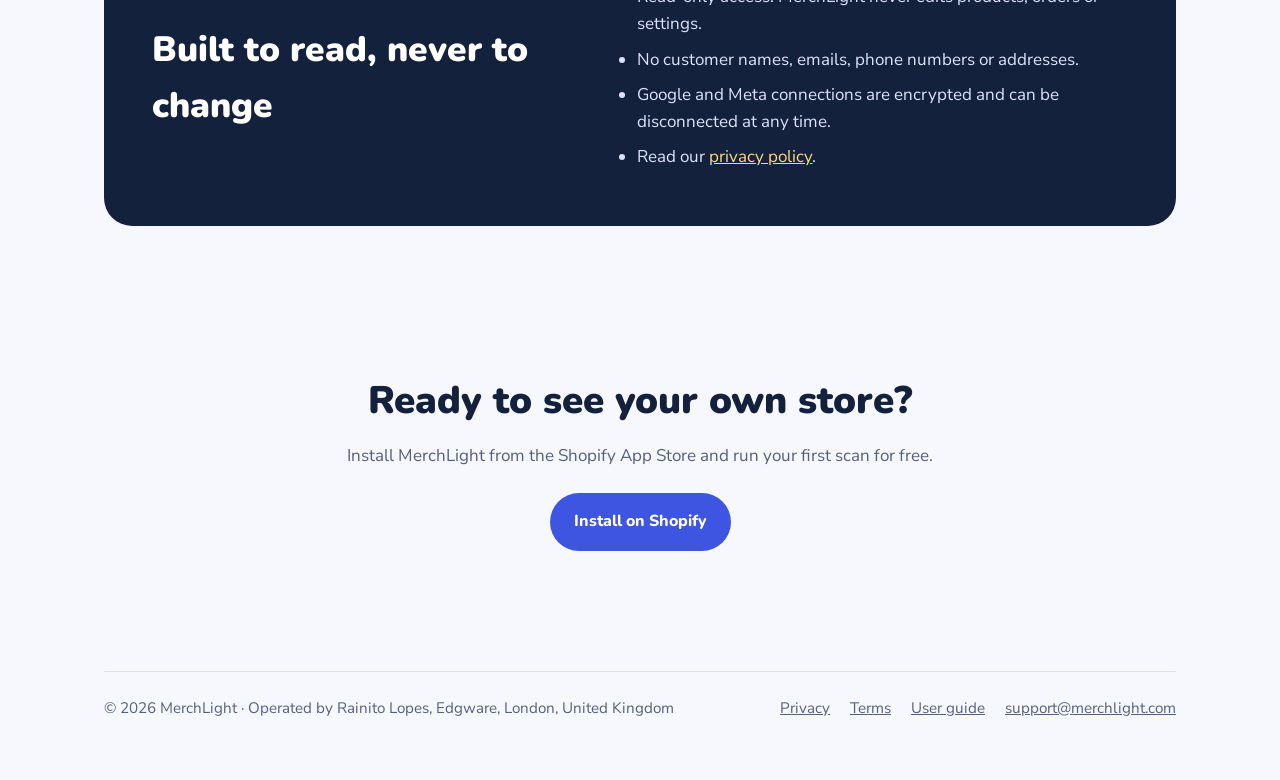
==== commit 628ab7b0: "Add Sign in lamp button to site header Icon-only lamp button opens a small Sign in menu: team and bu" ====
--- a/demo/index.html
+++ b/demo/index.html
@@ -43,6 +43,7 @@
 .tour.tour-4{grid-template-columns:repeat(2,1fr)}
 @media (max-width:700px){.ad-plat,.ad-kpis{grid-template-columns:1fr 1fr}.ad-plat{grid-template-columns:1fr}.ad-row{grid-template-columns:minmax(0,1.6fr) .8fr .7fr .6fr}.ad-row > :nth-child(2),.ad-row > :nth-child(5){display:none}.tour.tour-4{grid-template-columns:1fr}}
 </style>
+<link rel="stylesheet" href="/assets/signin.css">
 </head>
 <body>
 <div class="wrap">
@@ -56,6 +57,25 @@
       <a href="/guide/">Guide</a>
       <a href="mailto:hello@merchlight.com">Contact</a>
     </nav>
+    <div class="ml-signin">
+      <button type="button" class="ml-signin-btn" aria-label="Sign in" aria-expanded="false" aria-controls="ml-signin-menu">
+        <svg width="24" height="24" viewBox="-32 -32 64 64" aria-hidden="true"><circle class="glow" cx="0" cy="-1" r="24" fill="#FFD978" opacity=".5"/><path class="fill" d="M0 -15 C9 -15 15 -8 15 0 C15 6 11 9 9 11 C8 12 7.5 13.5 7.5 15 H-7.5 C-7.5 13.5 -8 12 -9 11 C-11 9 -15 6 -15 0 C-15 -8 -9 -15 0 -15 Z"/><rect x="-7" y="17" width="14" height="4" rx="2" fill="#8C92A0"/><rect x="-5" y="22.5" width="10" height="3.5" rx="1.75" fill="#8C92A0"/></svg>
+      </button>
+      <div class="ml-signin-pop" id="ml-signin-menu">
+        <h2>Sign in</h2>
+        <a class="ml-signin-opt" href="https://app.merchlight.com/admin/login">
+          <span class="ml-signin-ic" style="background:#EEF1FF"><svg width="22" height="22" viewBox="0 0 24 24" fill="none" stroke="#3D55E0" stroke-width="2.2" stroke-linecap="round" stroke-linejoin="round" aria-hidden="true"><rect x="3" y="4" width="18" height="16" rx="3"/><path d="M3 9h18M8 14h4"/></svg></span>
+          <span><b>Team &amp; business partners</b><small>Prospects, calendar and earnings. We email you a sign-in link, no password.</small></span>
+          <span class="ml-signin-go" aria-hidden="true">→</span>
+        </a>
+        <a class="ml-signin-opt" href="https://apps.shopify.com/merchlight-store-health-check" target="_blank" rel="noopener">
+          <span class="ml-signin-ic" style="background:#E3F6EC"><svg width="22" height="22" viewBox="0 0 24 24" fill="none" stroke="#067647" stroke-width="2.2" stroke-linecap="round" stroke-linejoin="round" aria-hidden="true"><path d="M6 8h12l-1 12H7z"/><path d="M9 8a3 3 0 0 1 6 0"/></svg></span>
+          <span><b>Store owners</b><small>MerchLight opens inside your Shopify admin, under Apps.</small></span>
+          <span class="ml-signin-go" aria-hidden="true">→</span>
+        </a>
+        <p class="ml-signin-foot">Referral partner? Open the personal link from your welcome email. Lost it? Write to <a href="mailto:partners@merchlight.com">partners@merchlight.com</a>.</p>
+      </div>
+    </div>
   </header>
 
   <main>
@@ -312,5 +332,6 @@
     </div>
   </footer>
 </div>
+<script src="/assets/signin.js" defer></script>
 </body>
 </html>
--- a/assets/signin.css
+++ b/assets/signin.css
@@ -0,0 +1,26 @@
+/* Atalho "Sign in": ícone da lâmpada no topo do site; abre um menu com o painel da equipa e a app. */
+.ml-signin{position:relative;display:inline-flex;margin-left:18px}
+.ml-signin-btn{width:42px;height:42px;border-radius:50%;display:grid;place-items:center;background:#fff;border:2px solid #DDE3F3;cursor:pointer;padding:0;transition:border-color .2s,box-shadow .2s}
+.ml-signin-btn:hover,.ml-signin-btn[aria-expanded="true"]{border-color:#F0A21E;box-shadow:0 8px 20px -12px rgba(240,162,30,.9)}
+.ml-signin-btn:focus-visible,.ml-signin-opt:focus-visible{outline:3px solid #F0A21E;outline-offset:3px}
+.ml-signin-btn .glow{opacity:0;transition:opacity .3s}
+.ml-signin-btn .fill{fill:#C9CFE3;transition:fill .3s}
+.ml-signin-btn:hover .glow,.ml-signin-btn[aria-expanded="true"] .glow{opacity:1}
+.ml-signin-btn:hover .fill,.ml-signin-btn[aria-expanded="true"] .fill{fill:#F0A21E}
+.ml-signin-pop{position:absolute;right:0;top:calc(100% + 10px);width:340px;max-width:calc(100vw - 32px);background:#fff;border:1px solid #DDE3F3;border-radius:18px;box-shadow:0 24px 50px -20px rgba(20,33,61,.45);padding:10px;z-index:50;opacity:0;transform:translateY(-6px) scale(.98);pointer-events:none;visibility:hidden;transition:opacity .18s,transform .18s,visibility .18s;text-align:left;font-family:"Nunito Sans","Segoe UI",system-ui,sans-serif;font-weight:400;font-size:15px;line-height:1.45}
+.ml-signin-pop.open{opacity:1;transform:none;pointer-events:auto;visibility:visible}
+.ml-signin-pop::before{content:"";position:absolute;inset:0 0 auto 0;height:4px;border-radius:18px 18px 0 0;background:linear-gradient(90deg,#3D55E0,#F0A21E,#FF5C7A)}
+.ml-signin-pop h2{font:900 1rem "Nunito",ui-rounded,"Segoe UI",system-ui,sans-serif;color:#14213D;margin:8px 8px 6px}
+.ml-signin-opt{display:grid;grid-template-columns:40px 1fr auto;gap:10px;align-items:center;padding:10px;border-radius:12px;text-decoration:none;color:#1B2340;transition:background .15s}
+.ml-signin-opt:hover{background:#F6F8FD}
+.ml-signin-ic{width:40px;height:40px;border-radius:12px;display:grid;place-items:center}
+.ml-signin-opt b{display:block;font:800 1rem "Nunito",ui-rounded,"Segoe UI",system-ui,sans-serif;color:#14213D}
+.ml-signin-opt small{color:#55607E;font-size:13px;line-height:1.35;display:block}
+.ml-signin-go{color:#3D55E0;font-weight:800}
+.ml-signin-foot{font-size:12.5px;color:#55607E;margin:6px 10px 4px;border-top:1px dashed #DDE3F3;padding-top:8px}
+.ml-signin-foot a{color:#3D55E0}
+@media (max-width:560px){.ml-signin{margin-left:auto}}
+@media (prefers-reduced-motion:reduce){.ml-signin-btn,.ml-signin-pop,.ml-signin-btn *{transition:none !important}}
+/* O menu e a lâmpada ficam juntos à direita do logótipo. */
+.top > nav,.sitebar-in > nav{margin-left:auto}
+@media (max-width:560px){.top .ml-signin{order:1}.top > nav{order:2}}
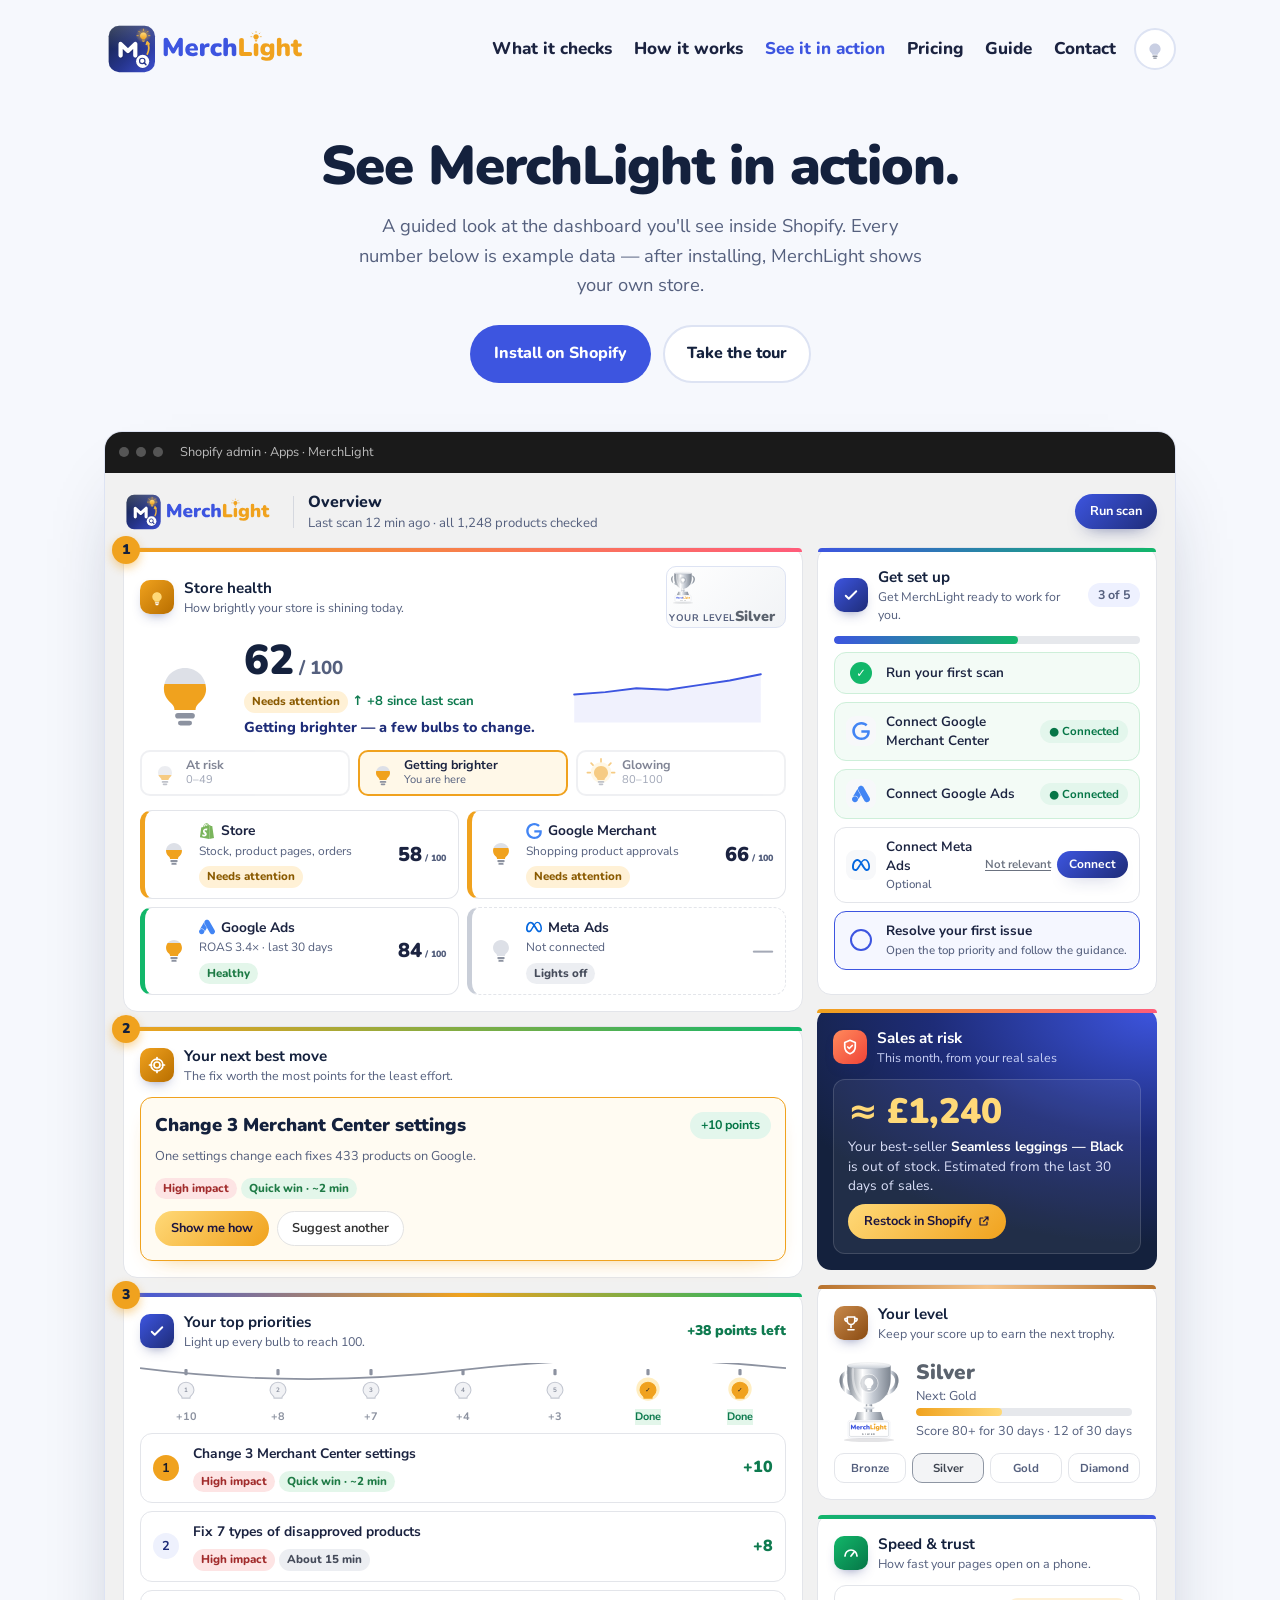
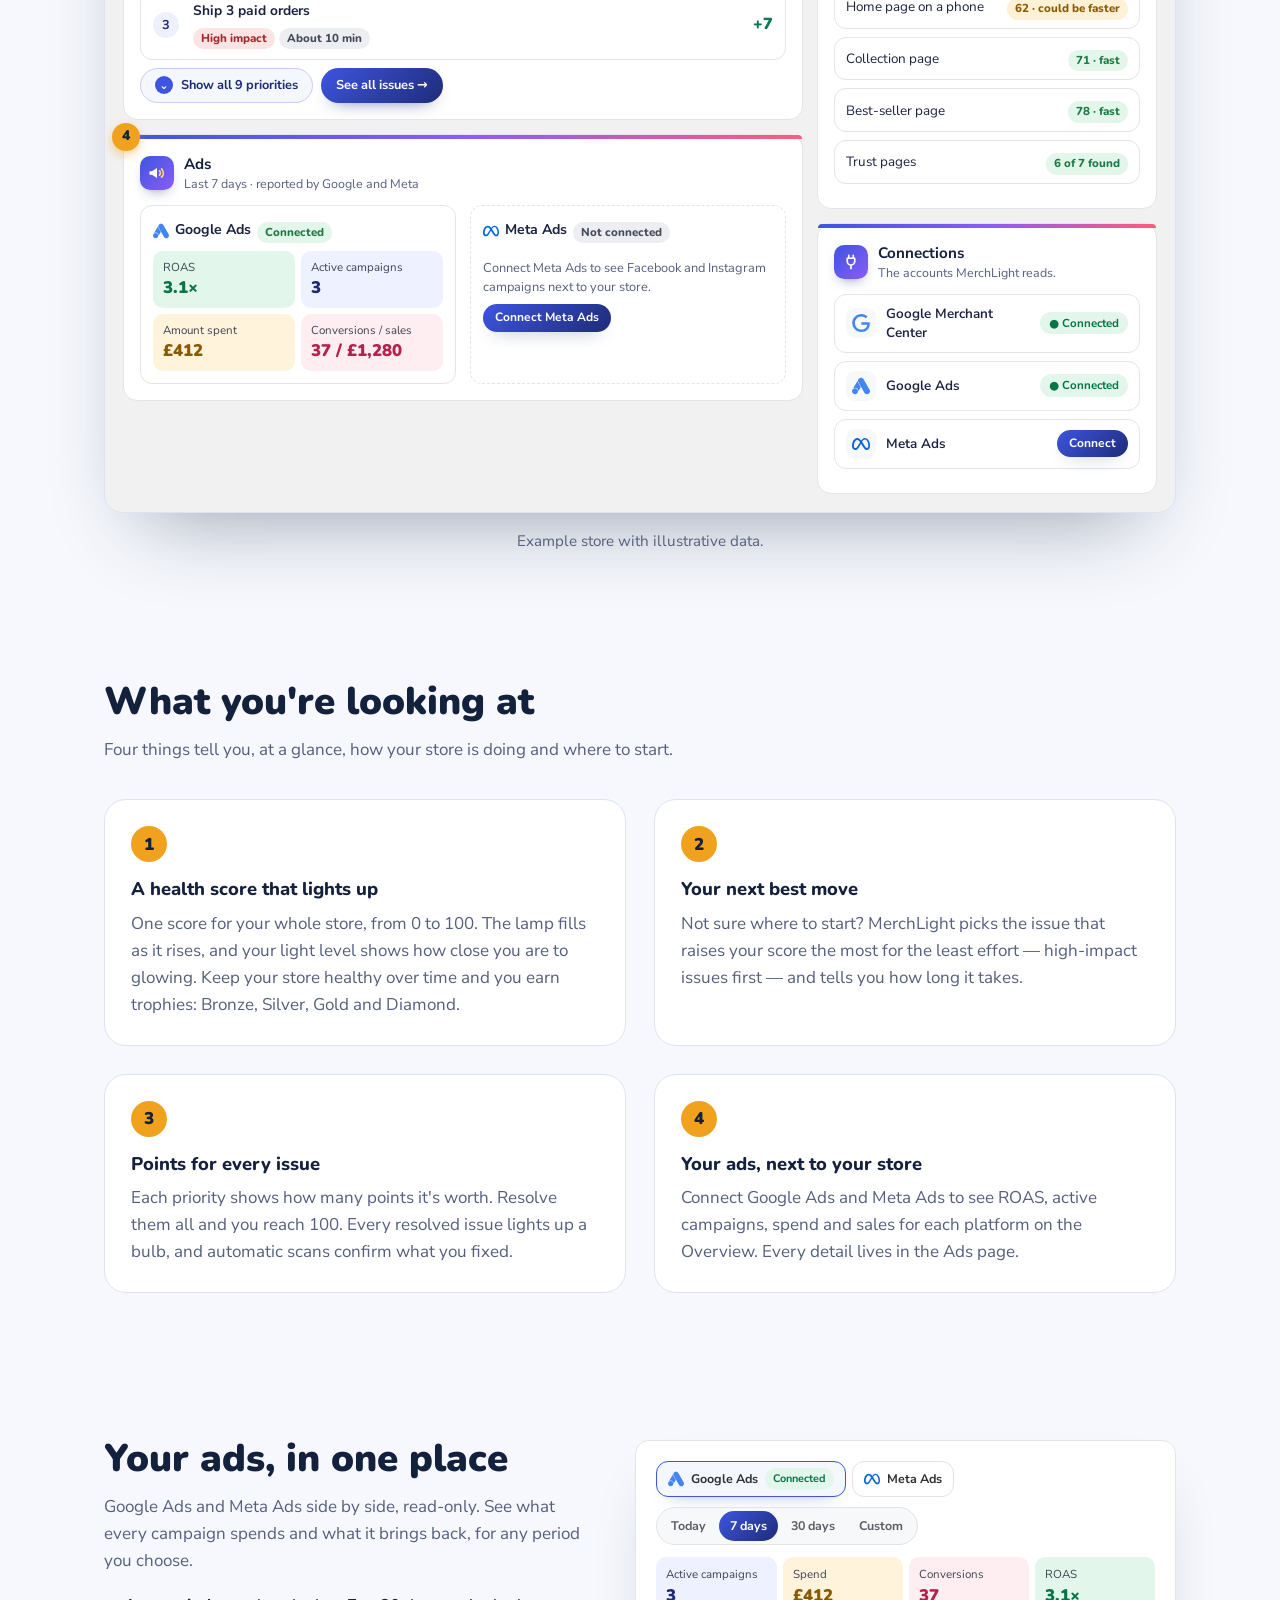
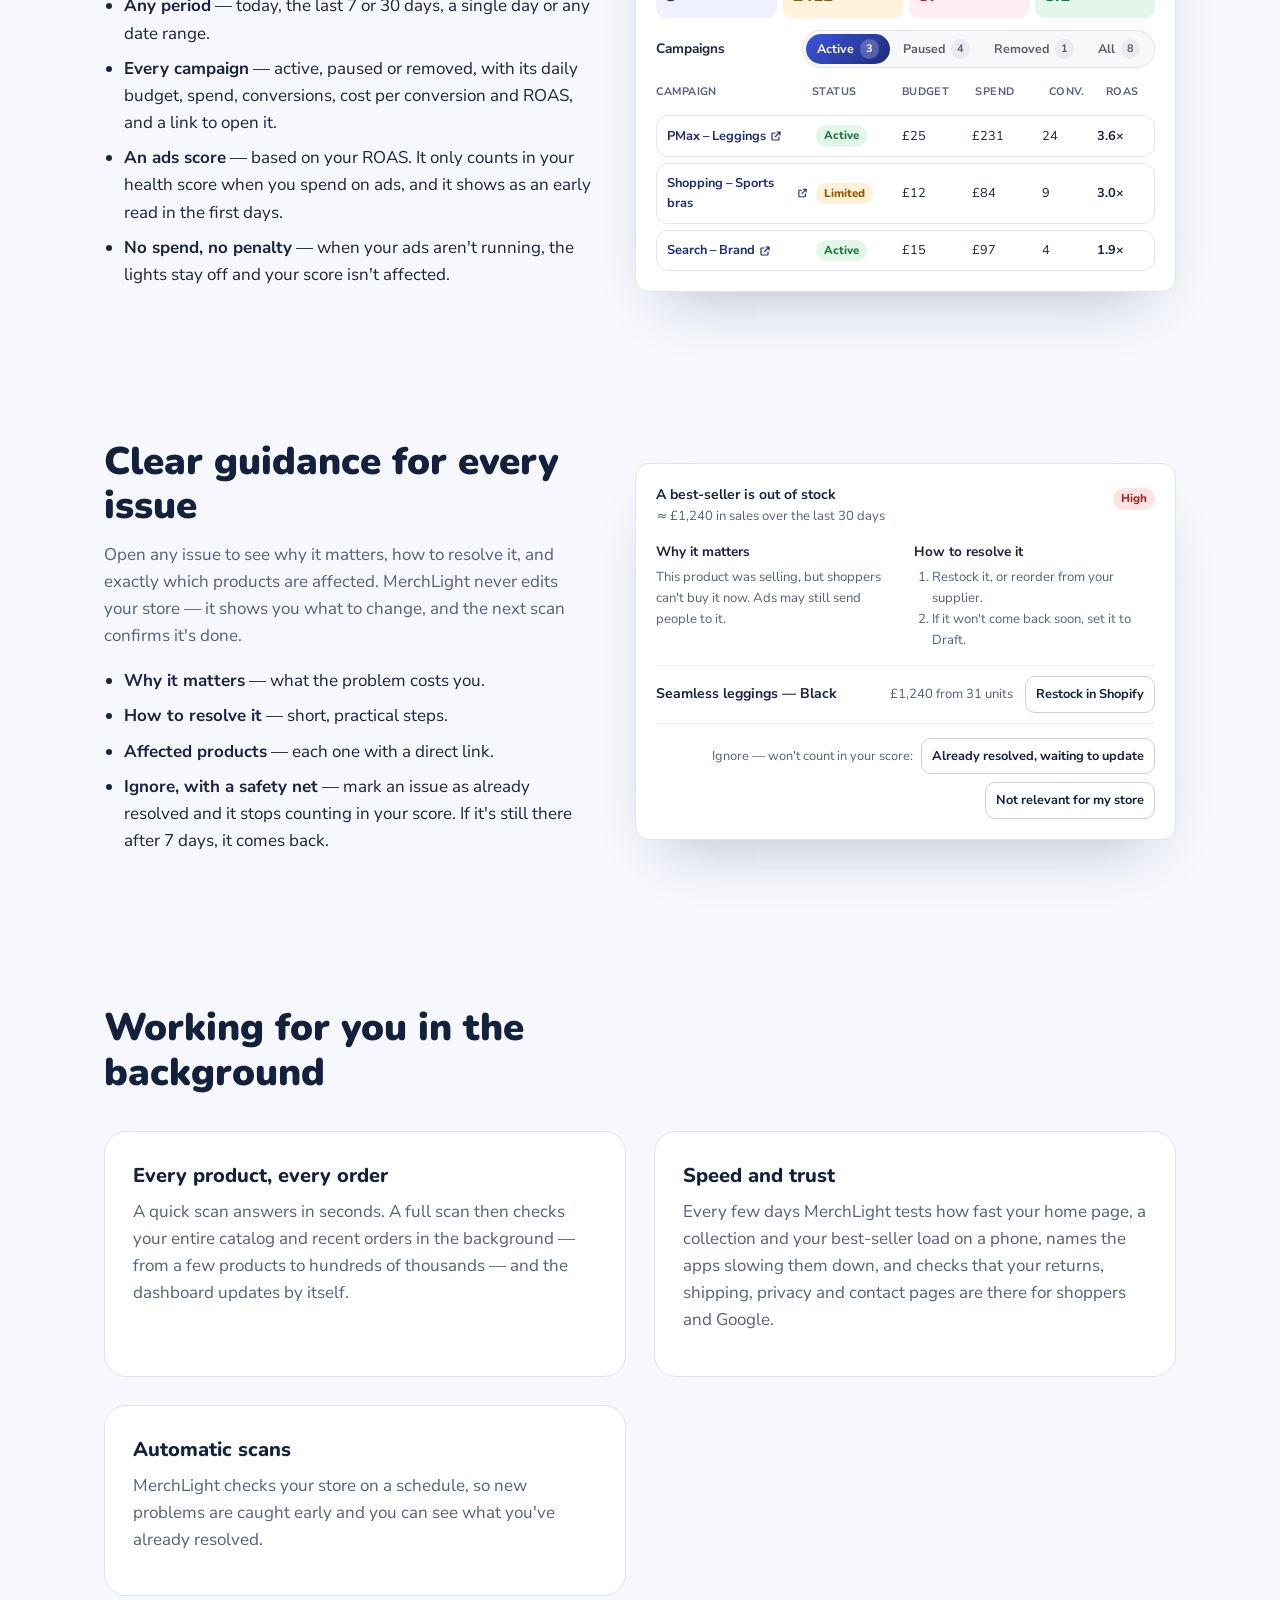
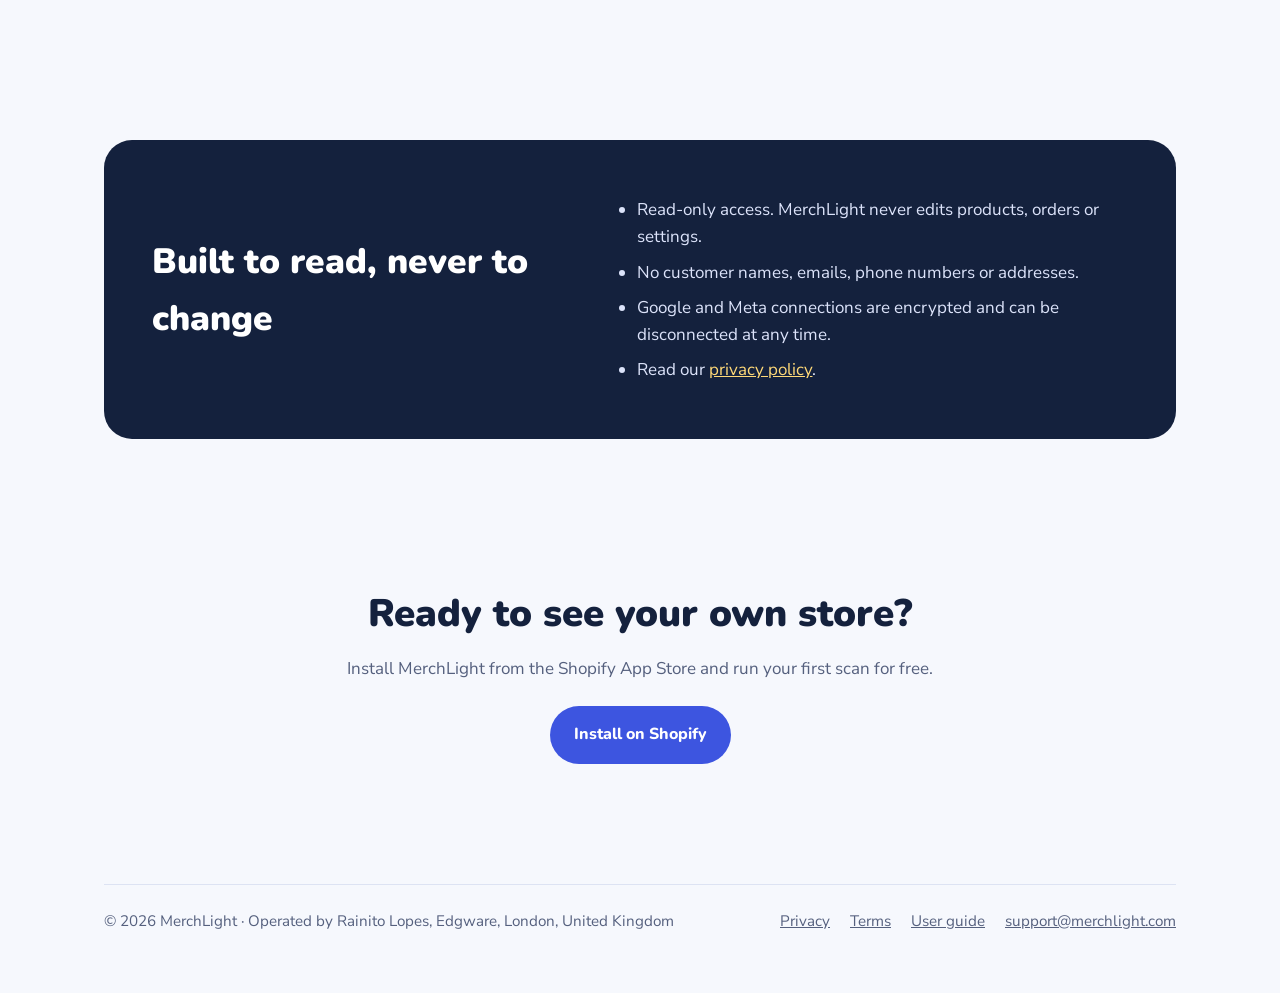
==== commit 1ecaded1: "Demo and home: cards in the app's current style (lamps unchanged) Co-Authored-By: Claude Opus 5.5 <n" ====
--- a/demo/index.html
+++ b/demo/index.html
@@ -42,6 +42,87 @@
 .ad-filters{display:flex;justify-content:space-between;flex-wrap:wrap;gap:8px;align-items:center;margin:4px 0 6px}
 .tour.tour-4{grid-template-columns:repeat(2,1fr)}
 @media (max-width:700px){.ad-plat,.ad-kpis{grid-template-columns:1fr 1fr}.ad-plat{grid-template-columns:1fr}.ad-row{grid-template-columns:minmax(0,1.6fr) .8fr .7fr .6fr}.ad-row > :nth-child(2),.ad-row > :nth-child(5){display:none}.tour.tour-4{grid-template-columns:1fr}}
+
+/* Nov 2026: cards in the app's current style (stripe, badge, outlined rows, pill buttons). Lamps unchanged. */
+.mx-card{position:relative;background:#fff;border:1px solid #E3E5EA;border-radius:14px;padding:18px 16px 16px;overflow:visible}
+.mx-card::before,.mx-risk::before{content:"";position:absolute;inset:0 0 auto 0;height:4px;background:var(--s);border-radius:14px 14px 0 0}
+.mx-head{display:flex;align-items:center;gap:10px;margin-bottom:12px}
+.mx-head h3{font-family:var(--body);font-size:.95rem;font-weight:700;margin:0;color:var(--night)}
+.mx-head span:not(.mx-badge){display:block;font-size:.78rem;color:var(--muted)}
+.mx-right{margin-left:auto}
+.mx-badge{flex:none;width:34px;height:34px;border-radius:10px;display:grid;place-items:center;box-shadow:0 6px 14px -8px rgba(30,44,120,.8)}
+.mx-subs{display:grid;grid-template-columns:1fr 1fr;gap:8px;margin-top:14px}
+.mx-sub{display:grid;grid-template-columns:auto 1fr auto;gap:8px;align-items:center;border:1px solid #E3E5EA;border-left:5px solid var(--band);border-radius:12px;padding:10px 12px}
+.mx-sub div{display:flex;flex-direction:column;align-items:flex-start;gap:2px;min-width:0}
+.mx-sub b{display:flex;align-items:center;gap:6px;font-size:.86rem}
+.mx-sub b img{width:16px;height:16px}
+.mx-sub span:not(.pill){color:var(--muted);font-size:.75rem}
+.mx-sub strong{font-family:var(--display);font-weight:900;font-size:1.25rem;white-space:nowrap}
+.mx-sub.off{border-style:dashed;border-left-style:solid}.mx-sub strong.muted{color:#A4A9B6}
+.mx-sub strong small{font-size:.45em;color:var(--muted)}
+.mx-gold{border:1.5px solid #F0A21E;background:#FFFBF2;border-radius:12px;padding:14px;display:flex;flex-direction:column;gap:8px;box-shadow:0 10px 24px -18px rgba(240,162,30,.9)}
+.mx-row-top{display:flex;justify-content:space-between;gap:10px;align-items:flex-start}
+.mx-pts{font-size:.78rem;font-weight:900;color:#067647;background:#E3F6EC;border-radius:999px;padding:4px 11px;white-space:nowrap}
+.mx-btns{display:flex;flex-wrap:wrap;gap:8px;margin-top:4px}
+.mx-gold-btn{display:inline-flex;align-items:center;gap:6px;border-radius:999px;padding:8px 16px;font-size:.8rem;font-weight:800;color:#1B1440;background:linear-gradient(135deg,#FFD978,#F0A21E);align-self:flex-start}
+.mx-navy{display:inline-flex;align-items:center;gap:6px;border-radius:999px;padding:8px 15px;font-size:.8rem;font-weight:800;color:#fff;background:linear-gradient(135deg,#3D55E0,#1E2C78);box-shadow:0 8px 18px -12px rgba(30,44,120,.9);white-space:nowrap}
+.mx-navy.sm{padding:5px 12px;font-size:.75rem}
+.mx-ghost{display:inline-flex;align-items:center;border:1.5px solid #E3E3E3;background:#fff;border-radius:999px;padding:7px 14px;font-size:.8rem;font-weight:650;color:#303030}
+.mx-more{display:inline-flex;align-items:center;gap:8px;border:1.5px solid #C7CEF5;background:#F5F7FF;color:#1E2C78;border-radius:999px;padding:6px 14px;font-size:.8rem;font-weight:800}
+.mx-more i{font-style:normal;display:grid;place-items:center;width:18px;height:18px;border-radius:50%;background:#3D55E0;color:#fff;font-size:.7rem;line-height:1}
+.mx-list{display:flex;flex-direction:column;gap:8px;margin:8px 0}
+.mx-pr{display:grid;grid-template-columns:30px minmax(0,1fr) auto;gap:10px;align-items:center;border:1px solid #E3E5EA;border-radius:12px;padding:10px 12px}
+.mx-pr b{display:block;font-size:.86rem;margin-bottom:3px}
+.mx-pr em{font-style:normal;font-family:var(--display);font-weight:900;font-size:1rem;color:#0E7A4F}
+.mx-outline{border:1px solid #E3E5EA;border-radius:12px;padding:12px}
+.mx-off{border-style:dashed;display:flex;flex-direction:column;gap:8px;align-items:flex-start}.mx-offtext{margin:0;font-size:.8rem;color:var(--muted)}
+.mx-outline > b{display:flex;align-items:center;gap:6px;font-size:.86rem;margin-bottom:8px}
+.mx-outline > b img{width:16px;height:16px}
+.mx-kpis{display:grid;grid-template-columns:1fr 1fr;gap:6px}
+.mx-kpis.four{grid-template-columns:repeat(4,1fr);margin-bottom:12px}
+.mx-kpis span{border-radius:10px;padding:8px 10px;display:flex;flex-direction:column;font-size:.72rem;color:#3E4450}
+.mx-kpis strong{font-family:var(--display);font-weight:900;font-size:1.05rem}
+.k-blue{background:#EEF1FF}.k-blue strong{color:#1E2C78}.k-amber{background:#FFF4DB}.k-amber strong{color:#8A5A00}
+.k-green{background:#E3F6EC}.k-green strong{color:#067647}.k-pink{background:#FFEEF1}.k-pink strong{color:#B42350}
+.mx-count{white-space:nowrap;font-size:.75rem;font-weight:800;border-radius:999px;padding:3px 10px;background:#EEF1FF;color:#1E2C78}
+.mx-track{height:8px;border-radius:999px;background:#E6E8EC;overflow:hidden;margin:2px 0 6px}
+.mx-track span{display:block;height:8px;border-radius:999px;background:linear-gradient(90deg,#3D55E0,#12B76A)}
+.mx-track.gold span{background:linear-gradient(90deg,#F0A21E,#FFD978)}
+.mx-row{display:grid;grid-template-columns:auto minmax(0,1fr) auto;gap:10px;align-items:center;border:1px solid #E3E5EA;border-radius:12px;padding:9px 11px;font-size:.84rem}
+.mx-row b{font-weight:650;display:flex;flex-direction:column}
+.mx-row small{font-size:.72rem;font-weight:500;color:var(--muted)}
+.mx-row.done{background:#F3FBF6;border-color:#CDEFD9}
+.mx-row.next{border:1.5px solid #3D55E0;background:#F5F7FF;grid-template-columns:auto minmax(0,1fr)}
+.mx-row.next b{font-weight:700}
+.mx-logo{width:30px;height:30px;border-radius:9px;display:grid;place-items:center;background:#F7F8FA}
+.mx-logo img{width:18px;height:18px}
+.mx-check{width:22px;height:22px;border-radius:50%;background:#12B76A;color:#fff;display:grid;place-items:center;font-size:.72rem;font-weight:900;margin:0 4px}
+.mx-ring{width:22px;height:22px;border-radius:50%;border:2px solid #3D55E0;box-sizing:border-box;margin:0 4px}
+.mx-ok{font-size:.72rem;font-weight:800;border-radius:999px;padding:3px 9px;background:#E3F6EC;color:#067647;white-space:nowrap}
+.mx-act{display:flex;align-items:center;gap:6px}
+.mx-skip{font-size:.72rem;font-weight:650;color:#6B7280;text-decoration:underline;text-underline-offset:2px;white-space:nowrap}
+.mx-line{display:flex;justify-content:space-between;align-items:center;gap:8px;border:1px solid #E3E5EA;border-radius:12px;padding:8px 11px;font-size:.84rem}
+.mx-trophies{display:grid;grid-template-columns:repeat(4,1fr);gap:6px;margin-top:10px}
+.mx-trophies span{border:1px solid #E3E5EA;border-radius:10px;padding:6px 2px;text-align:center;font-size:.72rem;font-weight:700;color:var(--muted)}
+.mx-trophies span.me{border:1.5px solid #8E96A3;background:#F3F4F6;color:#3E4450}
+.mx-risk{position:relative;border-radius:14px;padding:18px 16px 16px;color:#fff;background:radial-gradient(120% 90% at 100% 0%,#3D55E0 0%,#1E2C78 55%,#14213D 100%);--s:linear-gradient(90deg,#F0A21E,#FF5C7A)}
+.mx-risk .mx-head h3{color:#fff}.mx-risk .mx-head span:not(.mx-badge){color:#C9D1F6}
+.mx-risk-in{border:1px solid rgba(255,255,255,.14);background:rgba(255,255,255,.06);border-radius:12px;padding:14px;display:flex;flex-direction:column;gap:8px}
+.mx-risk-in p{margin:0;color:#DCE1FA;font-size:.85rem}.mx-risk-in b{color:#fff}
+.mx-risk .dl-money{color:#FFD978}
+.mx-chan{display:inline-flex;align-items:center;gap:7px;border:1.5px solid #E3E3E3;background:#fff;border-radius:12px;padding:6px 11px;font-weight:700;font-size:.8rem;color:#303030}
+.mx-chan img{width:16px;height:16px}
+.mx-chan i{font-style:normal;font-size:.68rem;font-weight:800;border-radius:999px;padding:2px 8px;background:#E3F6EC;color:#067647}
+.ad-tabs .mx-chan{border:1.5px solid #E3E3E3;background:#fff;color:#303030;padding:6px 11px;border-radius:12px}
+.ad-tabs .mx-chan.on,.mx-chan.on{border-color:#3D55E0;background:#F5F7FF;color:#303030;box-shadow:0 8px 18px -14px rgba(61,85,224,.9)}
+.mx-seg{display:inline-flex;flex-wrap:wrap;background:#F7F8FA;border:1.5px solid #E3E3E3;border-radius:22px;padding:3px;gap:2px}
+.mx-seg span{display:inline-flex;align-items:center;gap:6px;border-radius:999px;padding:5px 11px;font-size:.78rem;font-weight:700;color:#5C6066}
+.mx-seg span.on{background:linear-gradient(135deg,#3D55E0,#1E2C78);color:#fff}
+.mx-seg i{font-style:normal;font-size:.68rem;font-weight:800;border-radius:999px;padding:1px 6px;background:#E9EBF0;color:#5C6066}
+.mx-seg span.on i{background:rgba(255,255,255,.22);color:#fff}
+.mx-camp{border:1px solid #E3E5EA !important;border-radius:12px;padding:9px 10px !important;margin-top:6px}
+.mx .v3-level{display:flex;gap:12px;align-items:center}
+@media (max-width:700px){.mx-subs{grid-template-columns:1fr}.mx-kpis.four{grid-template-columns:1fr 1fr}}
 </style>
 <link rel="stylesheet" href="/assets/signin.css">
 </head>
@@ -91,20 +172,19 @@
     <section class="demo-shot" aria-label="Example MerchLight dashboard">
       <div class="dl-window">
         <div class="dl-bar"><span></span><span></span><span></span><em>Shopify admin · Apps · MerchLight</em></div>
-        <div class="dl-app">
+        <div class="dl-app mx">
           <div class="dl-head">
             <img src="/assets/logo.svg" alt="MerchLight">
             <div class="dl-sep"></div>
             <div class="dl-meta"><b>Overview</b><span>Last scan 12 min ago · all 1,248 products checked</span></div>
-            <span class="dl-run">Run scan</span>
+            <span class="mx-navy" style="margin-left:auto">Run scan</span>
           </div>
 
           <div class="dl-grid">
             <div class="dl-main">
-              <div class="dl-card" id="callout-1">
+              <div class="mx-card" id="callout-1" style="--s:linear-gradient(90deg,#F0A21E,#FF5C7A)">
                 <span class="dl-marker" aria-hidden="true">1</span>
-                <div class="v3-head"><div><h3 class="v3-title">Store health</h3><span class="v3-sub">How brightly your store is shining today.</span></div>
-                <span class="rp-chip"><svg width="28" height="35" viewBox="0 0 200 250" role="img" aria-label="MerchLight Silver trophy"><defs><linearGradient id="b-silverdc" x1="0" y1="0" x2="1" y2="0"><stop offset="0" stop-color="#7D8590"/><stop offset=".35" stop-color="#FFFFFF"/><stop offset=".6" stop-color="#C3C9D2"/><stop offset="1" stop-color="#7D8590"/></linearGradient><linearGradient id="r-silverdc" x1="0" y1="0" x2="0" y2="1"><stop offset="0" stop-color="#FFFFFF"/><stop offset="1" stop-color="#C3C9D2"/></linearGradient></defs><ellipse cx="100" cy="242" rx="72" ry="6" fill="#1A1D29" fill-opacity=".12"/><path d="M44 48 C10 48 12 104 56 110" fill="none" stroke="url(#b-silverdc)" stroke-width="10" stroke-linecap="round"/><path d="M156 48 C190 48 188 104 144 110" fill="none" stroke="url(#b-silverdc)" stroke-width="10" stroke-linecap="round"/><path d="M38 30 H162 V66 C162 112 134 140 100 140 C66 140 38 112 38 66 Z" fill="url(#b-silverdc)"/><ellipse cx="100" cy="30" rx="62" ry="9" fill="url(#r-silverdc)" stroke="#7D8590" stroke-opacity=".35"/><path d="M54 40 C52 80 62 110 80 126" stroke="#fff" stroke-opacity=".45" stroke-width="7" fill="none" stroke-linecap="round"/><circle cx="100" cy="80" r="26" fill="#7D8590" fill-opacity=".25" stroke="#FFFFFF" stroke-opacity=".8" stroke-width="2"/><path d="M0 -15 C9 -15 15 -8 15 0 C15 6 11 9 9 11 C8 12 7.5 13.5 7.5 15 H-7.5 C-7.5 13.5 -8 12 -9 11 C-11 9 -15 6 -15 0 C-15 -8 -9 -15 0 -15 Z" transform="translate(100 78) scale(.85)" fill="#FFFFFF"/><rect x="93.5" y="91" width="13" height="3.4" rx="1.7" fill="#FFFFFF"/><rect x="95.5" y="96" width="9" height="3" rx="1.5" fill="#FFFFFF"/><rect x="91" y="140" width="18" height="22" fill="url(#b-silverdc)"/><ellipse cx="100" cy="150" rx="16" ry="5" fill="url(#r-silverdc)"/><path d="M66 162 H134 L142 186 H58 Z" fill="url(#b-silverdc)"/><rect x="40" y="186" width="120" height="50" rx="6" fill="#fff" stroke="#1E2C78" stroke-opacity=".15"/><rect x="44" y="190" width="112" height="42" rx="4" fill="none" stroke="#C3C9D2" stroke-width="1.5"/><image href="/assets/merchlight-wordmark.svg" x="47" y="190" width="106" height="27"/><text x="100" y="229" text-anchor="middle" font-family="Nunito, sans-serif" font-weight="800" font-size="7" letter-spacing="2" fill="#5B636E">SILVER</text></svg><span><small>Your level</small><b style="color:#5B636E">Silver</b></span></span></div>
+                <div class="mx-head"><span class="mx-badge" style="background:linear-gradient(135deg,#F0A21E,#B86E00)" aria-hidden="true"><svg width="20" height="20" viewBox="-32 -32 64 64"><path d="M0 -15 C9 -15 15 -8 15 0 C15 6 11 9 9 11 C8 12 7.5 13.5 7.5 15 H-7.5 C-7.5 13.5 -8 12 -9 11 C-11 9 -15 6 -15 0 C-15 -8 -9 -15 0 -15 Z" fill="#FFD978"/><rect x="-7" y="17" width="14" height="4" rx="2" fill="#fff"/><rect x="-5" y="22.5" width="10" height="3.5" rx="1.75" fill="#fff"/></svg></span><div><h3>Store health</h3><span>How brightly your store is shining today.</span></div><div class=mx-right><span class="rp-chip"><svg width="28" height="35" viewBox="0 0 200 250" role="img" aria-label="MerchLight Silver trophy"><defs><linearGradient id="b-silverdc" x1="0" y1="0" x2="1" y2="0"><stop offset="0" stop-color="#7D8590"/><stop offset=".35" stop-color="#FFFFFF"/><stop offset=".6" stop-color="#C3C9D2"/><stop offset="1" stop-color="#7D8590"/></linearGradient><linearGradient id="r-silverdc" x1="0" y1="0" x2="0" y2="1"><stop offset="0" stop-color="#FFFFFF"/><stop offset="1" stop-color="#C3C9D2"/></linearGradient></defs><ellipse cx="100" cy="242" rx="72" ry="6" fill="#1A1D29" fill-opacity=".12"/><path d="M44 48 C10 48 12 104 56 110" fill="none" stroke="url(#b-silverdc)" stroke-width="10" stroke-linecap="round"/><path d="M156 48 C190 48 188 104 144 110" fill="none" stroke="url(#b-silverdc)" stroke-width="10" stroke-linecap="round"/><path d="M38 30 H162 V66 C162 112 134 140 100 140 C66 140 38 112 38 66 Z" fill="url(#b-silverdc)"/><ellipse cx="100" cy="30" rx="62" ry="9" fill="url(#r-silverdc)" stroke="#7D8590" stroke-opacity=".35"/><path d="M54 40 C52 80 62 110 80 126" stroke="#fff" stroke-opacity=".45" stroke-width="7" fill="none" stroke-linecap="round"/><circle cx="100" cy="80" r="26" fill="#7D8590" fill-opacity=".25" stroke="#FFFFFF" stroke-opacity=".8" stroke-width="2"/><path d="M0 -15 C9 -15 15 -8 15 0 C15 6 11 9 9 11 C8 12 7.5 13.5 7.5 15 H-7.5 C-7.5 13.5 -8 12 -9 11 C-11 9 -15 6 -15 0 C-15 -8 -9 -15 0 -15 Z" transform="translate(100 78) scale(.85)" fill="#FFFFFF"/><rect x="93.5" y="91" width="13" height="3.4" rx="1.7" fill="#FFFFFF"/><rect x="95.5" y="96" width="9" height="3" rx="1.5" fill="#FFFFFF"/><rect x="91" y="140" width="18" height="22" fill="url(#b-silverdc)"/><ellipse cx="100" cy="150" rx="16" ry="5" fill="url(#r-silverdc)"/><path d="M66 162 H134 L142 186 H58 Z" fill="url(#b-silverdc)"/><rect x="40" y="186" width="120" height="50" rx="6" fill="#fff" stroke="#1E2C78" stroke-opacity=".15"/><rect x="44" y="190" width="112" height="42" rx="4" fill="none" stroke="#C3C9D2" stroke-width="1.5"/><image href="/assets/merchlight-wordmark.svg" x="47" y="190" width="106" height="27"/><text x="100" y="229" text-anchor="middle" font-family="Nunito, sans-serif" font-weight="800" font-size="7" letter-spacing="2" fill="#5B636E">SILVER</text></svg><span><small>Your level</small><b style="color:#5B636E">Silver</b></span></span></div></div>
                 <div class="dl-health">
                   <svg width="90" height="90" viewBox="-32 -32 64 64" aria-hidden="true"><defs><linearGradient id="lp6290" x1="0" y1="1" x2="0" y2="0"><stop offset="0.62" stop-color="#F0A21E"/><stop offset="0.62" stop-color="#DDE0E7"/></linearGradient></defs><path d="M0 -15 C9 -15 15 -8 15 0 C15 6 11 9 9 11 C8 12 7.5 13.5 7.5 15 H-7.5 C-7.5 13.5 -8 12 -9 11 C-11 9 -15 6 -15 0 C-15 -8 -9 -15 0 -15 Z" fill="url(#lp6290)"/><rect x="-7" y="17" width="14" height="4" rx="2" fill="#8C92A0"/><rect x="-5" y="22.5" width="10" height="3.5" rx="1.75" fill="#8C92A0"/></svg>
                   <div><div class="dl-big">62<small> / 100</small></div><span class="pill warn">Needs attention</span> <span class="dl-up">↑ +8 since last scan</span><span class="rp-msg">Getting brighter — a few bulbs to change.</span></div>
@@ -115,82 +195,94 @@
                   <div class="lv here"><svg width="30" height="30" viewBox="-32 -32 64 64" aria-hidden="true"><defs><linearGradient id="lp6530" x1="0" y1="1" x2="0" y2="0"><stop offset="0.65" stop-color="#F0A21E"/><stop offset="0.65" stop-color="#DDE0E7"/></linearGradient></defs><path d="M0 -15 C9 -15 15 -8 15 0 C15 6 11 9 9 11 C8 12 7.5 13.5 7.5 15 H-7.5 C-7.5 13.5 -8 12 -9 11 C-11 9 -15 6 -15 0 C-15 -8 -9 -15 0 -15 Z" fill="url(#lp6530)"/><rect x="-7" y="17" width="14" height="4" rx="2" fill="#8C92A0"/><rect x="-5" y="22.5" width="10" height="3.5" rx="1.75" fill="#8C92A0"/></svg><span><b>Getting brighter</b><small>You are here</small></span></div>
                   <div class="lv"><svg width="30" height="30" viewBox="-32 -32 64 64" aria-hidden="true"><defs><linearGradient id="lp10030" x1="0" y1="1" x2="0" y2="0"><stop offset="1" stop-color="#F0A21E"/><stop offset="1" stop-color="#FFD978"/></linearGradient></defs><circle cx="0" cy="-1" r="22" fill="#FFD978" fill-opacity=".35"/><path d="M0 -24 V-30 M-17 -17 L-21 -21 M17 -17 L21 -21 M-23 -1 H-29 M23 -1 H29" stroke="#F0A21E" stroke-width="3.6" stroke-linecap="round"/><path d="M0 -15 C9 -15 15 -8 15 0 C15 6 11 9 9 11 C8 12 7.5 13.5 7.5 15 H-7.5 C-7.5 13.5 -8 12 -9 11 C-11 9 -15 6 -15 0 C-15 -8 -9 -15 0 -15 Z" fill="url(#lp10030)"/><rect x="-7" y="17" width="14" height="4" rx="2" fill="#8C92A0"/><rect x="-5" y="22.5" width="10" height="3.5" rx="1.75" fill="#8C92A0"/></svg><span><b>Glowing</b><small>80–100</small></span></div>
                 </div>
-                <div class="dl-subs">
-                  <div class="dl-sub"><svg width="34" height="34" viewBox="-32 -32 64 64" aria-hidden="true"><defs><linearGradient id="ds1" x1="0" y1="1" x2="0" y2="0"><stop offset="0.58" stop-color="#F0A21E"/><stop offset="0.58" stop-color="#DDE0E7"/></linearGradient></defs><path d="M0 -15 C9 -15 15 -8 15 0 C15 6 11 9 9 11 C8 12 7.5 13.5 7.5 15 H-7.5 C-7.5 13.5 -8 12 -9 11 C-11 9 -15 6 -15 0 C-15 -8 -9 -15 0 -15 Z" fill="url(#ds1)"/><rect x="-7" y="17" width="14" height="4" rx="2" fill="#8C92A0"/><rect x="-5" y="22.5" width="10" height="3.5" rx="1.75" fill="#8C92A0"/></svg><div><b>Store</b><span>Stock, SKUs, images, orders</span><span class="pill warn">Needs attention</span></div><strong>58<small> / 100</small></strong></div>
-                  <div class="dl-sub"><svg width="34" height="34" viewBox="-32 -32 64 64" aria-hidden="true"><defs><linearGradient id="ds2" x1="0" y1="1" x2="0" y2="0"><stop offset="0.66" stop-color="#F0A21E"/><stop offset="0.66" stop-color="#DDE0E7"/></linearGradient></defs><path d="M0 -15 C9 -15 15 -8 15 0 C15 6 11 9 9 11 C8 12 7.5 13.5 7.5 15 H-7.5 C-7.5 13.5 -8 12 -9 11 C-11 9 -15 6 -15 0 C-15 -8 -9 -15 0 -15 Z" fill="url(#ds2)"/><rect x="-7" y="17" width="14" height="4" rx="2" fill="#8C92A0"/><rect x="-5" y="22.5" width="10" height="3.5" rx="1.75" fill="#8C92A0"/></svg><div><b>Google Merchant</b><span>Shopping product approvals</span><span class="pill warn">Needs attention</span></div><strong>66<small> / 100</small></strong></div>
-                  <div class="dl-sub"><svg width="34" height="34" viewBox="-32 -32 64 64" aria-hidden="true"><defs><linearGradient id="ds3" x1="0" y1="1" x2="0" y2="0"><stop offset="0.84" stop-color="#F0A21E"/><stop offset="0.84" stop-color="#DDE0E7"/></linearGradient></defs><path d="M0 -15 C9 -15 15 -8 15 0 C15 6 11 9 9 11 C8 12 7.5 13.5 7.5 15 H-7.5 C-7.5 13.5 -8 12 -9 11 C-11 9 -15 6 -15 0 C-15 -8 -9 -15 0 -15 Z" fill="url(#ds3)"/><rect x="-7" y="17" width="14" height="4" rx="2" fill="#8C92A0"/><rect x="-5" y="22.5" width="10" height="3.5" rx="1.75" fill="#8C92A0"/></svg><div><b>Google Ads</b><span>ROAS 3.4× · last 30 days</span><span class="pill ok">Healthy</span></div><strong>84<small> / 100</small></strong></div>
-                  <div class="dl-sub"><svg width="34" height="34" viewBox="-32 -32 64 64" aria-hidden="true"><defs><linearGradient id="ds4" x1="0" y1="1" x2="0" y2="0"><stop offset="0.61" stop-color="#F0A21E"/><stop offset="0.61" stop-color="#DDE0E7"/></linearGradient></defs><path d="M0 -15 C9 -15 15 -8 15 0 C15 6 11 9 9 11 C8 12 7.5 13.5 7.5 15 H-7.5 C-7.5 13.5 -8 12 -9 11 C-11 9 -15 6 -15 0 C-15 -8 -9 -15 0 -15 Z" fill="url(#ds4)"/><rect x="-7" y="17" width="14" height="4" rx="2" fill="#8C92A0"/><rect x="-5" y="22.5" width="10" height="3.5" rx="1.75" fill="#8C92A0"/></svg><div><b>Meta Ads</b><span>ROAS 1.6× · early read</span><span class="pill warn">Needs attention</span></div><strong>61<small> / 100</small></strong></div>
-                </div>
-              </div>
-
-              <div class="dl-card v3-move" id="callout-2">
+                
+                <div class="mx-subs">
+                  <div class="mx-sub" style="--band:#F0A21E"><span class="mx-sub-lamp"><svg width="34" height="34" viewBox="-32 -32 64 64" aria-hidden="true"><defs><linearGradient id="ds1" x1="0" y1="1" x2="0" y2="0"><stop offset="0.58" stop-color="#F0A21E"/><stop offset="0.58" stop-color="#DDE0E7"/></linearGradient></defs><path d="M0 -15 C9 -15 15 -8 15 0 C15 6 11 9 9 11 C8 12 7.5 13.5 7.5 15 H-7.5 C-7.5 13.5 -8 12 -9 11 C-11 9 -15 6 -15 0 C-15 -8 -9 -15 0 -15 Z" fill="url(#ds1)"/><rect x="-7" y="17" width="14" height="4" rx="2" fill="#8C92A0"/><rect x="-5" y="22.5" width="10" height="3.5" rx="1.75" fill="#8C92A0"/></svg></span><div><b><img src="/assets/icons/shopify.svg" alt="" width="20" height="20"> Store</b><span>Stock, product pages, orders</span><span class="pill warn">Needs attention</span></div><strong>58<small> / 100</small></strong></div>
+                  <div class="mx-sub" style="--band:#F0A21E"><span class="mx-sub-lamp"><svg width="34" height="34" viewBox="-32 -32 64 64" aria-hidden="true"><defs><linearGradient id="ds2" x1="0" y1="1" x2="0" y2="0"><stop offset="0.66" stop-color="#F0A21E"/><stop offset="0.66" stop-color="#DDE0E7"/></linearGradient></defs><path d="M0 -15 C9 -15 15 -8 15 0 C15 6 11 9 9 11 C8 12 7.5 13.5 7.5 15 H-7.5 C-7.5 13.5 -8 12 -9 11 C-11 9 -15 6 -15 0 C-15 -8 -9 -15 0 -15 Z" fill="url(#ds2)"/><rect x="-7" y="17" width="14" height="4" rx="2" fill="#8C92A0"/><rect x="-5" y="22.5" width="10" height="3.5" rx="1.75" fill="#8C92A0"/></svg></span><div><b><img src="/assets/icons/google-merchant.svg" alt="" width="20" height="20"> Google Merchant</b><span>Shopping product approvals</span><span class="pill warn">Needs attention</span></div><strong>66<small> / 100</small></strong></div>
+                  <div class="mx-sub" style="--band:#12B76A"><span class="mx-sub-lamp"><svg width="34" height="34" viewBox="-32 -32 64 64" aria-hidden="true"><defs><linearGradient id="ds3" x1="0" y1="1" x2="0" y2="0"><stop offset="0.84" stop-color="#F0A21E"/><stop offset="0.84" stop-color="#DDE0E7"/></linearGradient></defs><path d="M0 -15 C9 -15 15 -8 15 0 C15 6 11 9 9 11 C8 12 7.5 13.5 7.5 15 H-7.5 C-7.5 13.5 -8 12 -9 11 C-11 9 -15 6 -15 0 C-15 -8 -9 -15 0 -15 Z" fill="url(#ds3)"/><rect x="-7" y="17" width="14" height="4" rx="2" fill="#8C92A0"/><rect x="-5" y="22.5" width="10" height="3.5" rx="1.75" fill="#8C92A0"/></svg></span><div><b><img src="/assets/icons/google-ads.svg" alt="" width="20" height="20"> Google Ads</b><span>ROAS 3.4× · last 30 days</span><span class="pill ok">Healthy</span></div><strong>84<small> / 100</small></strong></div>
+                  <div class="mx-sub off" style="--band:#C9CED8"><span class="mx-sub-lamp"><svg width="34" height="34" viewBox="-32 -32 64 64" aria-hidden="true"><path d="M0 -15 C9 -15 15 -8 15 0 C15 6 11 9 9 11 C8 12 7.5 13.5 7.5 15 H-7.5 C-7.5 13.5 -8 12 -9 11 C-11 9 -15 6 -15 0 C-15 -8 -9 -15 0 -15 Z" fill="#DDE0E7"/><rect x="-7" y="17" width="14" height="4" rx="2" fill="#8C92A0"/><rect x="-5" y="22.5" width="10" height="3.5" rx="1.75" fill="#8C92A0"/></svg></span><div><b><img src="/assets/icons/meta.svg" alt="" width="20" height="20"> Meta Ads</b><span>Not connected</span><span class="pill neutral">Lights off</span></div><strong class="muted">—</strong></div>
+                </div>
+              </div>
+
+              <div class="mx-card" id="callout-2" style="--s:linear-gradient(90deg,#F0A21E,#12B76A)">
                 <span class="dl-marker" aria-hidden="true">2</span>
-                <div class="v3-move-top"><span class="v3-eyebrow">Your next best move</span><em>+10 points</em></div>
-                <b class="v3-move-title">Change 3 Merchant Center settings</b>
-                <span class="v3-sub">One settings change each fixes 433 products on Google.</span>
-                <span><span class="pill bad">High impact</span> <span class="pill ok">Quick win · ~2 min</span></span>
-                <span class="v3-btns"><span class="dl-run">Show me how</span><span class="dl-btn">Suggest another</span></span>
-              </div>
-
-              <div class="dl-card" id="callout-3">
+                <div class="mx-head"><span class="mx-badge" style="background:linear-gradient(135deg,#F0A21E,#B86E00)" aria-hidden="true"><svg width="18" height="18" viewBox="0 0 24 24" fill="none" stroke="#fff" stroke-width="2.3" stroke-linecap="round" stroke-linejoin="round"><circle cx="12" cy="12" r="8"/><circle cx="12" cy="12" r="4"/><path d="M12 2v3M12 19v3M2 12h3M19 12h3"/></svg></span><div><h3>Your next best move</h3><span>The fix worth the most points for the least effort.</span></div></div>
+                <div class="mx-gold">
+                  <div class="mx-row-top"><b class="v3-move-title">Change 3 Merchant Center settings</b><span class="mx-pts">+10 points</span></div>
+                  <span class="v3-sub">One settings change each fixes 433 products on Google.</span>
+                  <span><span class="pill bad">High impact</span> <span class="pill ok">Quick win · ~2 min</span></span>
+                  <span class="mx-btns"><span class="mx-gold-btn">Show me how</span><span class="mx-ghost">Suggest another</span></span>
+                </div>
+              </div>
+
+              <div class="mx-card" id="callout-3" style="--s:linear-gradient(90deg,#3D55E0,#F0A21E,#12B76A)">
                 <span class="dl-marker" aria-hidden="true">3</span>
-                <div class="v3-head"><div><h3 class="v3-title">Your top priorities</h3><span class="v3-sub">Light up every bulb to reach 100.</span></div><em class="v3-left">+38 points left</em></div>
+                <div class="mx-head"><span class="mx-badge" style="background:linear-gradient(135deg,#3D55E0,#1E2C78)" aria-hidden="true"><svg width="18" height="18" viewBox="0 0 24 24" fill="none" stroke="#fff" stroke-width="2.6" stroke-linecap="round" stroke-linejoin="round"><path d="M5 13l4 4L19 7"/></svg></span><div><h3>Your top priorities</h3><span>Light up every bulb to reach 100.</span></div><div class=mx-right><em class="v3-left">+38 points left</em></div></div>
                 <div class="garland"><svg viewBox="0 0 700 30" preserveAspectRatio="none" aria-hidden="true"><path d="M0 6 Q 175 30 350 8 T 700 6" fill="none" stroke="#8C92A0" stroke-width="2"/></svg>
                   <div><span class="gb"><svg width="34" height="42" viewBox="-32 -36 64 72" aria-hidden="true"><rect x="-3" y="-36" width="6" height="12" rx="2" fill="#8C92A0"/><path d="M0 -15 C9 -15 15 -8 15 0 C15 6 11 9 9 11 C8 12 7.5 13.5 7.5 15 H-7.5 C-7.5 13.5 -8 12 -9 11 C-11 9 -15 6 -15 0 C-15 -8 -9 -15 0 -15 Z" transform="translate(0 4)" fill="#F1F2F5" stroke="#C3C7D1" stroke-width="2"/><text x="0" y="8" text-anchor="middle" font-size="12" font-weight="900" fill="#8C92A0">1</text></svg><small>+10</small></span><span class="gb"><svg width="34" height="42" viewBox="-32 -36 64 72" aria-hidden="true"><rect x="-3" y="-36" width="6" height="12" rx="2" fill="#8C92A0"/><path d="M0 -15 C9 -15 15 -8 15 0 C15 6 11 9 9 11 C8 12 7.5 13.5 7.5 15 H-7.5 C-7.5 13.5 -8 12 -9 11 C-11 9 -15 6 -15 0 C-15 -8 -9 -15 0 -15 Z" transform="translate(0 4)" fill="#F1F2F5" stroke="#C3C7D1" stroke-width="2"/><text x="0" y="8" text-anchor="middle" font-size="12" font-weight="900" fill="#8C92A0">2</text></svg><small>+8</small></span><span class="gb"><svg width="34" height="42" viewBox="-32 -36 64 72" aria-hidden="true"><rect x="-3" y="-36" width="6" height="12" rx="2" fill="#8C92A0"/><path d="M0 -15 C9 -15 15 -8 15 0 C15 6 11 9 9 11 C8 12 7.5 13.5 7.5 15 H-7.5 C-7.5 13.5 -8 12 -9 11 C-11 9 -15 6 -15 0 C-15 -8 -9 -15 0 -15 Z" transform="translate(0 4)" fill="#F1F2F5" stroke="#C3C7D1" stroke-width="2"/><text x="0" y="8" text-anchor="middle" font-size="12" font-weight="900" fill="#8C92A0">3</text></svg><small>+7</small></span><span class="gb"><svg width="34" height="42" viewBox="-32 -36 64 72" aria-hidden="true"><rect x="-3" y="-36" width="6" height="12" rx="2" fill="#8C92A0"/><path d="M0 -15 C9 -15 15 -8 15 0 C15 6 11 9 9 11 C8 12 7.5 13.5 7.5 15 H-7.5 C-7.5 13.5 -8 12 -9 11 C-11 9 -15 6 -15 0 C-15 -8 -9 -15 0 -15 Z" transform="translate(0 4)" fill="#F1F2F5" stroke="#C3C7D1" stroke-width="2"/><text x="0" y="8" text-anchor="middle" font-size="12" font-weight="900" fill="#8C92A0">4</text></svg><small>+4</small></span><span class="gb"><svg width="34" height="42" viewBox="-32 -36 64 72" aria-hidden="true"><rect x="-3" y="-36" width="6" height="12" rx="2" fill="#8C92A0"/><path d="M0 -15 C9 -15 15 -8 15 0 C15 6 11 9 9 11 C8 12 7.5 13.5 7.5 15 H-7.5 C-7.5 13.5 -8 12 -9 11 C-11 9 -15 6 -15 0 C-15 -8 -9 -15 0 -15 Z" transform="translate(0 4)" fill="#F1F2F5" stroke="#C3C7D1" stroke-width="2"/><text x="0" y="8" text-anchor="middle" font-size="12" font-weight="900" fill="#8C92A0">5</text></svg><small>+3</small></span><span class="gb"><svg width="34" height="42" viewBox="-32 -36 64 72" aria-hidden="true"><rect x="-3" y="-36" width="6" height="12" rx="2" fill="#8C92A0"/><circle cx="0" cy="2" r="22" fill="#FFD978" fill-opacity=".45"/><path d="M0 -15 C9 -15 15 -8 15 0 C15 6 11 9 9 11 C8 12 7.5 13.5 7.5 15 H-7.5 C-7.5 13.5 -8 12 -9 11 C-11 9 -15 6 -15 0 C-15 -8 -9 -15 0 -15 Z" transform="translate(0 4)" fill="#F0A21E" stroke="#F0A21E" stroke-width="2"/><text x="0" y="8" text-anchor="middle" font-size="12" font-weight="900" fill="#1A1D29">✓</text></svg><small class="ok">Done</small></span><span class="gb"><svg width="34" height="42" viewBox="-32 -36 64 72" aria-hidden="true"><rect x="-3" y="-36" width="6" height="12" rx="2" fill="#8C92A0"/><circle cx="0" cy="2" r="22" fill="#FFD978" fill-opacity=".45"/><path d="M0 -15 C9 -15 15 -8 15 0 C15 6 11 9 9 11 C8 12 7.5 13.5 7.5 15 H-7.5 C-7.5 13.5 -8 12 -9 11 C-11 9 -15 6 -15 0 C-15 -8 -9 -15 0 -15 Z" transform="translate(0 4)" fill="#F0A21E" stroke="#F0A21E" stroke-width="2"/><text x="0" y="8" text-anchor="middle" font-size="12" font-weight="900" fill="#1A1D29">✓</text></svg><small class="ok">Done</small></span></div></div>
-                <div class="pr"><span class="pn first">1</span><div><b>Change 3 Merchant Center settings</b><span><span class="pill bad">High impact</span> <span class="pill ok">Quick win · ~2 min</span></span></div><em>+10</em></div>
-                <div class="pr"><span class="pn">2</span><div><b>Fix 7 types of disapproved products</b><span><span class="pill bad">High impact</span> <span class="pill neutral">About 15 min</span></span></div><em>+8</em></div>
-                <div class="pr"><span class="pn">3</span><div><b>Ship 3 paid orders</b><span><span class="pill bad">High impact</span> <span class="pill neutral">About 10 min</span></span></div><em>+7</em></div>
-              </div>
-              <div class="dl-card" id="callout-4">
+                <div class="mx-list">
+                  <div class="mx-pr"><span class="pn first">1</span><div><b>Change 3 Merchant Center settings</b><span><span class="pill bad">High impact</span> <span class="pill ok">Quick win · ~2 min</span></span></div><em>+10</em></div>
+                  <div class="mx-pr"><span class="pn">2</span><div><b>Fix 7 types of disapproved products</b><span><span class="pill bad">High impact</span> <span class="pill neutral">About 15 min</span></span></div><em>+8</em></div>
+                  <div class="mx-pr"><span class="pn">3</span><div><b>Ship 3 paid orders</b><span><span class="pill bad">High impact</span> <span class="pill neutral">About 10 min</span></span></div><em>+7</em></div>
+                </div>
+                <span class="mx-btns"><span class="mx-more"><i>⌄</i> Show all 9 priorities</span><span class="mx-navy">See all issues →</span></span>
+              </div>
+
+              <div class="mx-card" id="callout-4" style="--s:linear-gradient(90deg,#3D55E0,#8B5CF6,#FF5C7A)">
                 <span class="dl-marker" aria-hidden="true">4</span>
-                <div class="v3-head"><div><h3 class="v3-title">Ads</h3><span class="v3-sub">Last 7 days · reported by Google and Meta</span></div></div>
+                <div class="mx-head"><span class="mx-badge" style="background:linear-gradient(135deg,#3D55E0,#8B5CF6)" aria-hidden="true"><svg width="20" height="20" viewBox="0 0 24 24"><path d="M3 10v4h3l6 4V6L6 10H3z" fill="#fff"/><path d="M15 9.5a3.5 3.5 0 0 1 0 5M17.5 7a7 7 0 0 1 0 10" fill="none" stroke="#FFD978" stroke-width="2" stroke-linecap="round"/></svg></span><div><h3>Ads</h3><span>Last 7 days · reported by Google and Meta</span></div></div>
                 <div class="ad-plat">
-                  <div><b>Google Ads <span class="pill ok">Connected</span></b>
-                    <div class="ad-stats"><span>ROAS<strong>3.1×</strong></span><span>Active campaigns<strong>3</strong></span><span>Amount spent<strong>£412</strong></span><span>Conversions / sales<strong>37 / £1,280</strong></span></div>
-                    <div class="ad-drop">Active campaigns (3) <span>⌄</span></div>
+                  <div class="mx-outline"><b><img src="/assets/icons/google-ads.svg" alt="" width="20" height="20"> Google Ads <span class="pill ok">Connected</span></b>
+                    <div class="mx-kpis"><span class="k-green">ROAS<strong>3.1×</strong></span><span class="k-blue">Active campaigns<strong>3</strong></span><span class="k-amber">Amount spent<strong>£412</strong></span><span class="k-pink">Conversions / sales<strong>37 / £1,280</strong></span></div>
                   </div>
-                  <div><b>Meta Ads <span class="pill ok">Connected</span></b>
-                    <div class="ad-stats"><span>ROAS<strong>1.6×</strong></span><span>Active campaigns<strong>2</strong></span><span>Amount spent<strong>£260</strong></span><span>Purchases / sales<strong>14 / £416</strong></span></div>
-                    <div class="ad-drop">Active campaigns (2) <span>⌄</span></div>
+                  <div class="mx-outline mx-off"><b><img src="/assets/icons/meta.svg" alt="" width="20" height="20"> Meta Ads <span class="pill neutral">Not connected</span></b>
+                    <p class="mx-offtext">Connect Meta Ads to see Facebook and Instagram campaigns next to your store.</p><span class="mx-navy sm">Connect Meta Ads</span>
                   </div>
                 </div>
               </div>
             </div>
 
             <div class="dl-side">
-              <div class="dl-card dl-setup">
-                <h3>Get set up <em>4 of 5 done</em></h3>
-                <div class="dl-progress"><span style="width:80%"></span></div>
-                <ul class="dl-steps">
-                  <li class="done"><svg width="16" height="16" viewBox="0 0 24 24" fill="none" stroke="currentColor" stroke-width="3" stroke-linecap="round" stroke-linejoin="round" aria-hidden="true"><path d="M5 12l5 5 9-10"/></svg> Run your first scan</li>
-                  <li class="done"><svg width="16" height="16" viewBox="0 0 24 24" fill="none" stroke="currentColor" stroke-width="3" stroke-linecap="round" stroke-linejoin="round" aria-hidden="true"><path d="M5 12l5 5 9-10"/></svg> Connect Google Merchant Center</li>
-                  <li class="done"><svg width="16" height="16" viewBox="0 0 24 24" fill="none" stroke="currentColor" stroke-width="3" stroke-linecap="round" stroke-linejoin="round" aria-hidden="true"><path d="M5 12l5 5 9-10"/></svg> Connect Google Ads <i class="dl-opt" style="border:0;width:auto;height:auto">Optional</i></li>
-                  <li class="done"><svg width="16" height="16" viewBox="0 0 24 24" fill="none" stroke="currentColor" stroke-width="3" stroke-linecap="round" stroke-linejoin="round" aria-hidden="true"><path d="M5 12l5 5 9-10"/></svg> Connect Meta Ads <i class="dl-opt" style="border:0;width:auto;height:auto">Optional</i></li>
-                  <li class="next">Resolve your first issue<span style="font-weight:400;color:var(--muted);font-size:.8rem">Open the top priority and follow the guidance.</span></li>
-                </ul>
-              </div>
-              <div class="dl-risk">
-                <span class="dl-eyebrow">Sales at risk this month</span>
-                <span class="dl-money">≈ £1,240</span>
-                <p>Your best-seller <b>Seamless leggings — Black</b> is out of stock. Estimated from the last 30 days of sales.</p>
-                <span class="dl-amber">Restock in Shopify <svg width="13" height="13" viewBox="0 0 24 24" fill="none" stroke="currentColor" stroke-width="2.4" stroke-linecap="round" stroke-linejoin="round" aria-hidden="true"><path d="M14 4h6v6M20 4l-9 9M18 14v5a1 1 0 0 1-1 1H5a1 1 0 0 1-1-1V7a1 1 0 0 1 1-1h5"/></svg></span>
-              </div>
-              <div class="dl-card">
-                <h3>Your level</h3>
-                <div class="v3-level"><svg width="70" height="88" viewBox="0 0 200 250" role="img" aria-label="MerchLight Silver trophy"><defs><linearGradient id="b-silverdl" x1="0" y1="0" x2="1" y2="0"><stop offset="0" stop-color="#7D8590"/><stop offset=".35" stop-color="#FFFFFF"/><stop offset=".6" stop-color="#C3C9D2"/><stop offset="1" stop-color="#7D8590"/></linearGradient><linearGradient id="r-silverdl" x1="0" y1="0" x2="0" y2="1"><stop offset="0" stop-color="#FFFFFF"/><stop offset="1" stop-color="#C3C9D2"/></linearGradient></defs><ellipse cx="100" cy="242" rx="72" ry="6" fill="#1A1D29" fill-opacity=".12"/><path d="M44 48 C10 48 12 104 56 110" fill="none" stroke="url(#b-silverdl)" stroke-width="10" stroke-linecap="round"/><path d="M156 48 C190 48 188 104 144 110" fill="none" stroke="url(#b-silverdl)" stroke-width="10" stroke-linecap="round"/><path d="M38 30 H162 V66 C162 112 134 140 100 140 C66 140 38 112 38 66 Z" fill="url(#b-silverdl)"/><ellipse cx="100" cy="30" rx="62" ry="9" fill="url(#r-silverdl)" stroke="#7D8590" stroke-opacity=".35"/><path d="M54 40 C52 80 62 110 80 126" stroke="#fff" stroke-opacity=".45" stroke-width="7" fill="none" stroke-linecap="round"/><circle cx="100" cy="80" r="26" fill="#7D8590" fill-opacity=".25" stroke="#FFFFFF" stroke-opacity=".8" stroke-width="2"/><path d="M0 -15 C9 -15 15 -8 15 0 C15 6 11 9 9 11 C8 12 7.5 13.5 7.5 15 H-7.5 C-7.5 13.5 -8 12 -9 11 C-11 9 -15 6 -15 0 C-15 -8 -9 -15 0 -15 Z" transform="translate(100 78) scale(.85)" fill="#FFFFFF"/><rect x="93.5" y="91" width="13" height="3.4" rx="1.7" fill="#FFFFFF"/><rect x="95.5" y="96" width="9" height="3" rx="1.5" fill="#FFFFFF"/><rect x="91" y="140" width="18" height="22" fill="url(#b-silverdl)"/><ellipse cx="100" cy="150" rx="16" ry="5" fill="url(#r-silverdl)"/><path d="M66 162 H134 L142 186 H58 Z" fill="url(#b-silverdl)"/><rect x="40" y="186" width="120" height="50" rx="6" fill="#fff" stroke="#1E2C78" stroke-opacity=".15"/><rect x="44" y="190" width="112" height="42" rx="4" fill="none" stroke="#C3C9D2" stroke-width="1.5"/><image href="/assets/merchlight-wordmark.svg" x="47" y="190" width="106" height="27"/><text x="100" y="229" text-anchor="middle" font-family="Nunito, sans-serif" font-weight="800" font-size="7" letter-spacing="2" fill="#5B636E">SILVER</text></svg><div><b style="color:#5B636E">Silver</b><span class="v3-sub">Next: Gold</span><div class="dl-progress"><span style="width:40%;background:linear-gradient(90deg,#F0A21E,#FFD978)"></span></div><span class="v3-sub">Score 80+ for 30 days · 12 of 30 days</span></div></div>
-              </div>
-              <div class="dl-card">
-                <h3>Speed &amp; trust</h3>
-                <p class="dl-conn">Home page on a phone <span class="pill warn">62 · could be faster</span></p>
-                <p class="dl-conn">Collection page <span class="pill ok">71 · fast</span></p>
-                <p class="dl-conn">Best-seller page <span class="pill ok">78 · fast</span></p>
-                <p class="dl-conn">Trust pages <span class="pill ok">6 of 7 found</span></p>
-              </div>
-              <div class="dl-card">
-                <h3>Connections</h3>
-                <p class="dl-conn">Google Merchant Center <span class="pill ok">Connected</span></p>
-                <p class="dl-conn">Google Ads <span class="pill ok">Connected</span></p>
-                <p class="dl-conn">Meta Ads <span class="pill ok">Connected</span></p>
+              <div class="mx-card" style="--s:linear-gradient(90deg,#3D55E0,#12B76A)">
+                <div class="mx-head"><span class="mx-badge" style="background:linear-gradient(135deg,#3D55E0,#1E2C78)" aria-hidden="true"><svg width="18" height="18" viewBox="0 0 24 24" fill="none" stroke="#fff" stroke-width="2.6" stroke-linecap="round" stroke-linejoin="round"><path d="M5 13l4 4L19 7"/></svg></span><div><h3>Get set up</h3><span>Get MerchLight ready to work for you.</span></div><div class=mx-right><span class="mx-count">3 of 5</span></div></div>
+                <div class="mx-track"><span style="width:60%"></span></div>
+                <div class="mx-list">
+                  <div class="mx-row done"><span class="mx-check">✓</span><b>Run your first scan</b></div>
+                  <div class="mx-row done"><span class="mx-logo"><img src="/assets/icons/google-merchant.svg" alt="" width="20" height="20"></span><b>Connect Google Merchant Center</b><span class="mx-ok">● Connected</span></div>
+                  <div class="mx-row done"><span class="mx-logo"><img src="/assets/icons/google-ads.svg" alt="" width="20" height="20"></span><b>Connect Google Ads</b><span class="mx-ok">● Connected</span></div>
+                  <div class="mx-row"><span class="mx-logo"><img src="/assets/icons/meta.svg" alt="" width="20" height="20"></span><b>Connect Meta Ads<small>Optional</small></b><span class="mx-act"><span class="mx-skip">Not relevant</span><span class="mx-navy sm">Connect</span></span></div>
+                  <div class="mx-row next"><span class="mx-ring"></span><div><b>Resolve your first issue</b><small>Open the top priority and follow the guidance.</small></div></div>
+                </div>
+              </div>
+              <div class="mx-risk">
+                <div class="mx-head"><span class="mx-badge" style="background:linear-gradient(135deg,#FF8A5C,#F04438)" aria-hidden="true"><svg width="18" height="18" viewBox="0 0 24 24" fill="none" stroke="#fff" stroke-width="2.3" stroke-linecap="round" stroke-linejoin="round"><path d="M12 3l7 3v6c0 4.5-3 7.5-7 9-4-1.5-7-4.5-7-9V6z"/><path d="M9 12l2 2 4-4"/></svg></span><div><h3>Sales at risk</h3><span>This month, from your real sales</span></div></div>
+                <div class="mx-risk-in">
+                  <span class="dl-money">≈ £1,240</span>
+                  <p>Your best-seller <b>Seamless leggings — Black</b> is out of stock. Estimated from the last 30 days of sales.</p>
+                  <span class="mx-gold-btn">Restock in Shopify <svg width="12" height="12" viewBox="0 0 24 24" fill="none" stroke="currentColor" stroke-width="2.4" stroke-linecap="round" stroke-linejoin="round" aria-hidden="true"><path d="M14 4h6v6M20 4l-9 9M18 14v5a1 1 0 0 1-1 1H5a1 1 0 0 1-1-1V7a1 1 0 0 1 1-1h5"/></svg></span>
+                </div>
+              </div>
+              <div class="mx-card" style="--s:linear-gradient(90deg,#B8732E,#F6C48B,#B8732E)">
+                <div class="mx-head"><span class="mx-badge" style="background:linear-gradient(135deg,#C98A4B,#8A4B12)" aria-hidden="true"><svg width="18" height="18" viewBox="0 0 24 24" fill="none" stroke="#fff" stroke-width="2.2" stroke-linecap="round" stroke-linejoin="round"><path d="M7 4h10v5a5 5 0 0 1-10 0zM7 6H4a3 3 0 0 0 3 4M17 6h3a3 3 0 0 1-3 4M12 14v4M8 21h8"/></svg></span><div><h3>Your level</h3><span>Keep your score up to earn the next trophy.</span></div></div>
+                <div class="v3-level"><svg width="70" height="88" viewBox="0 0 200 250" role="img" aria-label="MerchLight Silver trophy"><defs><linearGradient id="b-silverdl" x1="0" y1="0" x2="1" y2="0"><stop offset="0" stop-color="#7D8590"/><stop offset=".35" stop-color="#FFFFFF"/><stop offset=".6" stop-color="#C3C9D2"/><stop offset="1" stop-color="#7D8590"/></linearGradient><linearGradient id="r-silverdl" x1="0" y1="0" x2="0" y2="1"><stop offset="0" stop-color="#FFFFFF"/><stop offset="1" stop-color="#C3C9D2"/></linearGradient></defs><ellipse cx="100" cy="242" rx="72" ry="6" fill="#1A1D29" fill-opacity=".12"/><path d="M44 48 C10 48 12 104 56 110" fill="none" stroke="url(#b-silverdl)" stroke-width="10" stroke-linecap="round"/><path d="M156 48 C190 48 188 104 144 110" fill="none" stroke="url(#b-silverdl)" stroke-width="10" stroke-linecap="round"/><path d="M38 30 H162 V66 C162 112 134 140 100 140 C66 140 38 112 38 66 Z" fill="url(#b-silverdl)"/><ellipse cx="100" cy="30" rx="62" ry="9" fill="url(#r-silverdl)" stroke="#7D8590" stroke-opacity=".35"/><path d="M54 40 C52 80 62 110 80 126" stroke="#fff" stroke-opacity=".45" stroke-width="7" fill="none" stroke-linecap="round"/><circle cx="100" cy="80" r="26" fill="#7D8590" fill-opacity=".25" stroke="#FFFFFF" stroke-opacity=".8" stroke-width="2"/><path d="M0 -15 C9 -15 15 -8 15 0 C15 6 11 9 9 11 C8 12 7.5 13.5 7.5 15 H-7.5 C-7.5 13.5 -8 12 -9 11 C-11 9 -15 6 -15 0 C-15 -8 -9 -15 0 -15 Z" transform="translate(100 78) scale(.85)" fill="#FFFFFF"/><rect x="93.5" y="91" width="13" height="3.4" rx="1.7" fill="#FFFFFF"/><rect x="95.5" y="96" width="9" height="3" rx="1.5" fill="#FFFFFF"/><rect x="91" y="140" width="18" height="22" fill="url(#b-silverdl)"/><ellipse cx="100" cy="150" rx="16" ry="5" fill="url(#r-silverdl)"/><path d="M66 162 H134 L142 186 H58 Z" fill="url(#b-silverdl)"/><rect x="40" y="186" width="120" height="50" rx="6" fill="#fff" stroke="#1E2C78" stroke-opacity=".15"/><rect x="44" y="190" width="112" height="42" rx="4" fill="none" stroke="#C3C9D2" stroke-width="1.5"/><image href="/assets/merchlight-wordmark.svg" x="47" y="190" width="106" height="27"/><text x="100" y="229" text-anchor="middle" font-family="Nunito, sans-serif" font-weight="800" font-size="7" letter-spacing="2" fill="#5B636E">SILVER</text></svg><div><b style="color:#5B636E">Silver</b><span class="v3-sub">Next: Gold</span><div class="mx-track gold"><span style="width:40%"></span></div><span class="v3-sub">Score 80+ for 30 days · 12 of 30 days</span></div></div>
+                <div class="mx-trophies"><span>Bronze</span><span class="me">Silver</span><span>Gold</span><span>Diamond</span></div>
+              </div>
+              <div class="mx-card" style="--s:linear-gradient(90deg,#12B76A,#3D55E0)">
+                <div class="mx-head"><span class="mx-badge" style="background:linear-gradient(135deg,#12B76A,#067647)" aria-hidden="true"><svg width="18" height="18" viewBox="0 0 24 24" fill="none" stroke="#fff" stroke-width="2.3" stroke-linecap="round"><path d="M4 16a8 8 0 0 1 16 0"/><path d="M12 16l4-5"/></svg></span><div><h3>Speed &amp; trust</h3><span>How fast your pages open on a phone.</span></div></div>
+                <div class="mx-list">
+                  <div class="mx-line">Home page on a phone <span class="pill warn">62 · could be faster</span></div>
+                  <div class="mx-line">Collection page <span class="pill ok">71 · fast</span></div>
+                  <div class="mx-line">Best-seller page <span class="pill ok">78 · fast</span></div>
+                  <div class="mx-line">Trust pages <span class="pill ok">6 of 7 found</span></div>
+                </div>
+              </div>
+              <div class="mx-card" style="--s:linear-gradient(90deg,#3D55E0,#8B5CF6,#FF5C7A)">
+                <div class="mx-head"><span class="mx-badge" style="background:linear-gradient(135deg,#3D55E0,#8B5CF6)" aria-hidden="true"><svg width="18" height="18" viewBox="0 0 24 24" fill="none" stroke="#fff" stroke-width="2.2" stroke-linecap="round" stroke-linejoin="round"><path d="M9 7V3M15 7V3M7 7h10v4a5 5 0 0 1-10 0zM12 16v5"/></svg></span><div><h3>Connections</h3><span>The accounts MerchLight reads.</span></div></div>
+                <div class="mx-list">
+                  <div class="mx-row"><span class="mx-logo"><img src="/assets/icons/google-merchant.svg" alt="" width="20" height="20"></span><b>Google Merchant Center</b><span class="mx-ok">● Connected</span></div>
+                  <div class="mx-row"><span class="mx-logo"><img src="/assets/icons/google-ads.svg" alt="" width="20" height="20"></span><b>Google Ads</b><span class="mx-ok">● Connected</span></div>
+                  <div class="mx-row"><span class="mx-logo"><img src="/assets/icons/meta.svg" alt="" width="20" height="20"></span><b>Meta Ads</b><span class="mx-navy sm">Connect</span></div>
+                </div>
               </div>
             </div>
           </div>
@@ -236,22 +328,17 @@
             <li><b>No spend, no penalty</b> — when your ads aren't running, the lights stay off and your score isn't affected.</li>
           </ul>
         </div>
-        <div class="dl-card dl-issue" aria-label="Example of the Ads page">
+        <div class="dl-card dl-issue mx-adspage" aria-label="Example of the Ads page">
           <div class="ad-top">
-            <div class="ad-tabs"><span class="on">Google Ads · Connected</span><span>Meta Ads · Connected</span></div>
-            <div class="ad-periods"><span>Today</span><span class="on">7 days</span><span>30 days</span><span>Custom</span></div>
+            <div class="ad-tabs"><span class="mx-chan on"><img src="/assets/icons/google-ads.svg" alt="" width="20" height="20"> Google Ads <i>Connected</i></span><span class="mx-chan"><img src="/assets/icons/meta.svg" alt="" width="20" height="20"> Meta Ads</span></div>
+            <div class="mx-seg"><span>Today</span><span class="on">7 days</span><span>30 days</span><span>Custom</span></div>
           </div>
-          <div class="ad-kpis">
-            <span>Active campaigns<strong>3</strong></span>
-            <span>Spend<strong>£412</strong></span>
-            <span>Conversions<strong>37</strong></span>
-            <span>ROAS<strong>3.1×</strong></span>
-          </div>
-          <div class="ad-filters"><b style="font-size:.85rem">Campaigns</b><div class="ad-periods"><span class="on">Active (3)</span><span>Paused (4)</span><span>Removed (1)</span><span>All (8)</span></div></div>
+          <div class="mx-kpis four"><span class="k-blue">Active campaigns<strong>3</strong></span><span class="k-amber">Spend<strong>£412</strong></span><span class="k-pink">Conversions<strong>37</strong></span><span class="k-green">ROAS<strong>3.1×</strong></span></div>
+          <div class="ad-filters"><b style="font-size:.85rem">Campaigns</b><div class="mx-seg"><span class="on">Active <i>3</i></span><span>Paused <i>4</i></span><span>Removed <i>1</i></span><span>All <i>8</i></span></div></div>
           <div class="ad-row th"><span>Campaign</span><span>Status</span><span>Budget</span><span>Spend</span><span>Conv.</span><span>ROAS</span></div>
-          <div class="ad-row"><a>PMax – Leggings <svg width="12" height="12" viewBox="0 0 24 24" fill="none" stroke="currentColor" stroke-width="2.4" stroke-linecap="round" stroke-linejoin="round" aria-hidden="true"><path d="M14 4h6v6M20 4l-9 9M18 14v5a1 1 0 0 1-1 1H5a1 1 0 0 1-1-1V7a1 1 0 0 1 1-1h5"/></svg></a><span><span class="pill ok">Active</span></span><span>£25</span><span>£231</span><span>24</span><b>3.6×</b></div>
-          <div class="ad-row"><a>Shopping – Sports bras <svg width="12" height="12" viewBox="0 0 24 24" fill="none" stroke="currentColor" stroke-width="2.4" stroke-linecap="round" stroke-linejoin="round" aria-hidden="true"><path d="M14 4h6v6M20 4l-9 9M18 14v5a1 1 0 0 1-1 1H5a1 1 0 0 1-1-1V7a1 1 0 0 1 1-1h5"/></svg></a><span><span class="pill warn">Limited</span></span><span>£12</span><span>£84</span><span>9</span><b>3.0×</b></div>
-          <div class="ad-row"><a>Search – Brand <svg width="12" height="12" viewBox="0 0 24 24" fill="none" stroke="currentColor" stroke-width="2.4" stroke-linecap="round" stroke-linejoin="round" aria-hidden="true"><path d="M14 4h6v6M20 4l-9 9M18 14v5a1 1 0 0 1-1 1H5a1 1 0 0 1-1-1V7a1 1 0 0 1 1-1h5"/></svg></a><span><span class="pill ok">Active</span></span><span>£15</span><span>£97</span><span>4</span><b>1.9×</b></div>
+          <div class="ad-row mx-camp"><a>PMax – Leggings <svg width="12" height="12" viewBox="0 0 24 24" fill="none" stroke="currentColor" stroke-width="2.4" stroke-linecap="round" stroke-linejoin="round" aria-hidden="true"><path d="M14 4h6v6M20 4l-9 9M18 14v5a1 1 0 0 1-1 1H5a1 1 0 0 1-1-1V7a1 1 0 0 1 1-1h5"/></svg></a><span><span class="pill ok">Active</span></span><span>£25</span><span>£231</span><span>24</span><b>3.6×</b></div>
+          <div class="ad-row mx-camp"><a>Shopping – Sports bras <svg width="12" height="12" viewBox="0 0 24 24" fill="none" stroke="currentColor" stroke-width="2.4" stroke-linecap="round" stroke-linejoin="round" aria-hidden="true"><path d="M14 4h6v6M20 4l-9 9M18 14v5a1 1 0 0 1-1 1H5a1 1 0 0 1-1-1V7a1 1 0 0 1 1-1h5"/></svg></a><span><span class="pill warn">Limited</span></span><span>£12</span><span>£84</span><span>9</span><b>3.0×</b></div>
+          <div class="ad-row mx-camp"><a>Search – Brand <svg width="12" height="12" viewBox="0 0 24 24" fill="none" stroke="currentColor" stroke-width="2.4" stroke-linecap="round" stroke-linejoin="round" aria-hidden="true"><path d="M14 4h6v6M20 4l-9 9M18 14v5a1 1 0 0 1-1 1H5a1 1 0 0 1-1-1V7a1 1 0 0 1 1-1h5"/></svg></a><span><span class="pill ok">Active</span></span><span>£15</span><span>£97</span><span>4</span><b>1.9×</b></div>
         </div>
       </div>
     </section>
--- a/assets/site.css
+++ b/assets/site.css
@@ -369,3 +369,18 @@
 .price-notes{padding-top:24px}
 .price-notes h2{font-family:var(--display);font-weight:900;font-size:1.8rem;color:var(--night);margin:0 0 20px}
 @media (max-width:900px){.plans{grid-template-columns:1fr;max-width:520px;margin:0 auto}.plan-tag{min-height:0}}
+
+/* Nov 2026: home report in the app's current card style (stripe, outlined tiles with band, gold move box, outlined rows). */
+.report{overflow:hidden}
+.report::before{content:"";position:absolute;inset:0 0 auto 0;height:5px;background:linear-gradient(90deg,#F0A21E,#FF5C7A)}
+.rp-subs span{border-left:5px solid var(--band,#C9CED8);border-radius:12px}
+.rp-subs span.off{border-style:dashed;border-left-style:solid}
+.rp-subs small{display:flex;align-items:center;gap:4px}
+.rp-subs small img{flex:none}
+.rp-risk{position:relative;background:radial-gradient(120% 90% at 100% 0%,#3D55E0 0%,#1E2C78 55%,#14213D 100%);overflow:hidden;padding-top:14px}
+.rp-risk::before{content:"";position:absolute;inset:0 0 auto 0;height:3px;background:linear-gradient(90deg,#F0A21E,#FF5C7A)}
+.rp-risk strong{color:#FFD978}
+.rp-move{border:1.5px solid #F0A21E;background:#FFFBF2;box-shadow:0 10px 24px -18px rgba(240,162,30,.9)}
+.rp-move-tags .pts{font-size:.8rem;background:#E3F6EC;border-radius:999px;padding:3px 10px}
+.report .issue{border:1px solid var(--line);border-radius:12px;padding:9px 12px;margin-top:8px}
+.report .rp-prio-head{border-top:0;padding-top:4px}
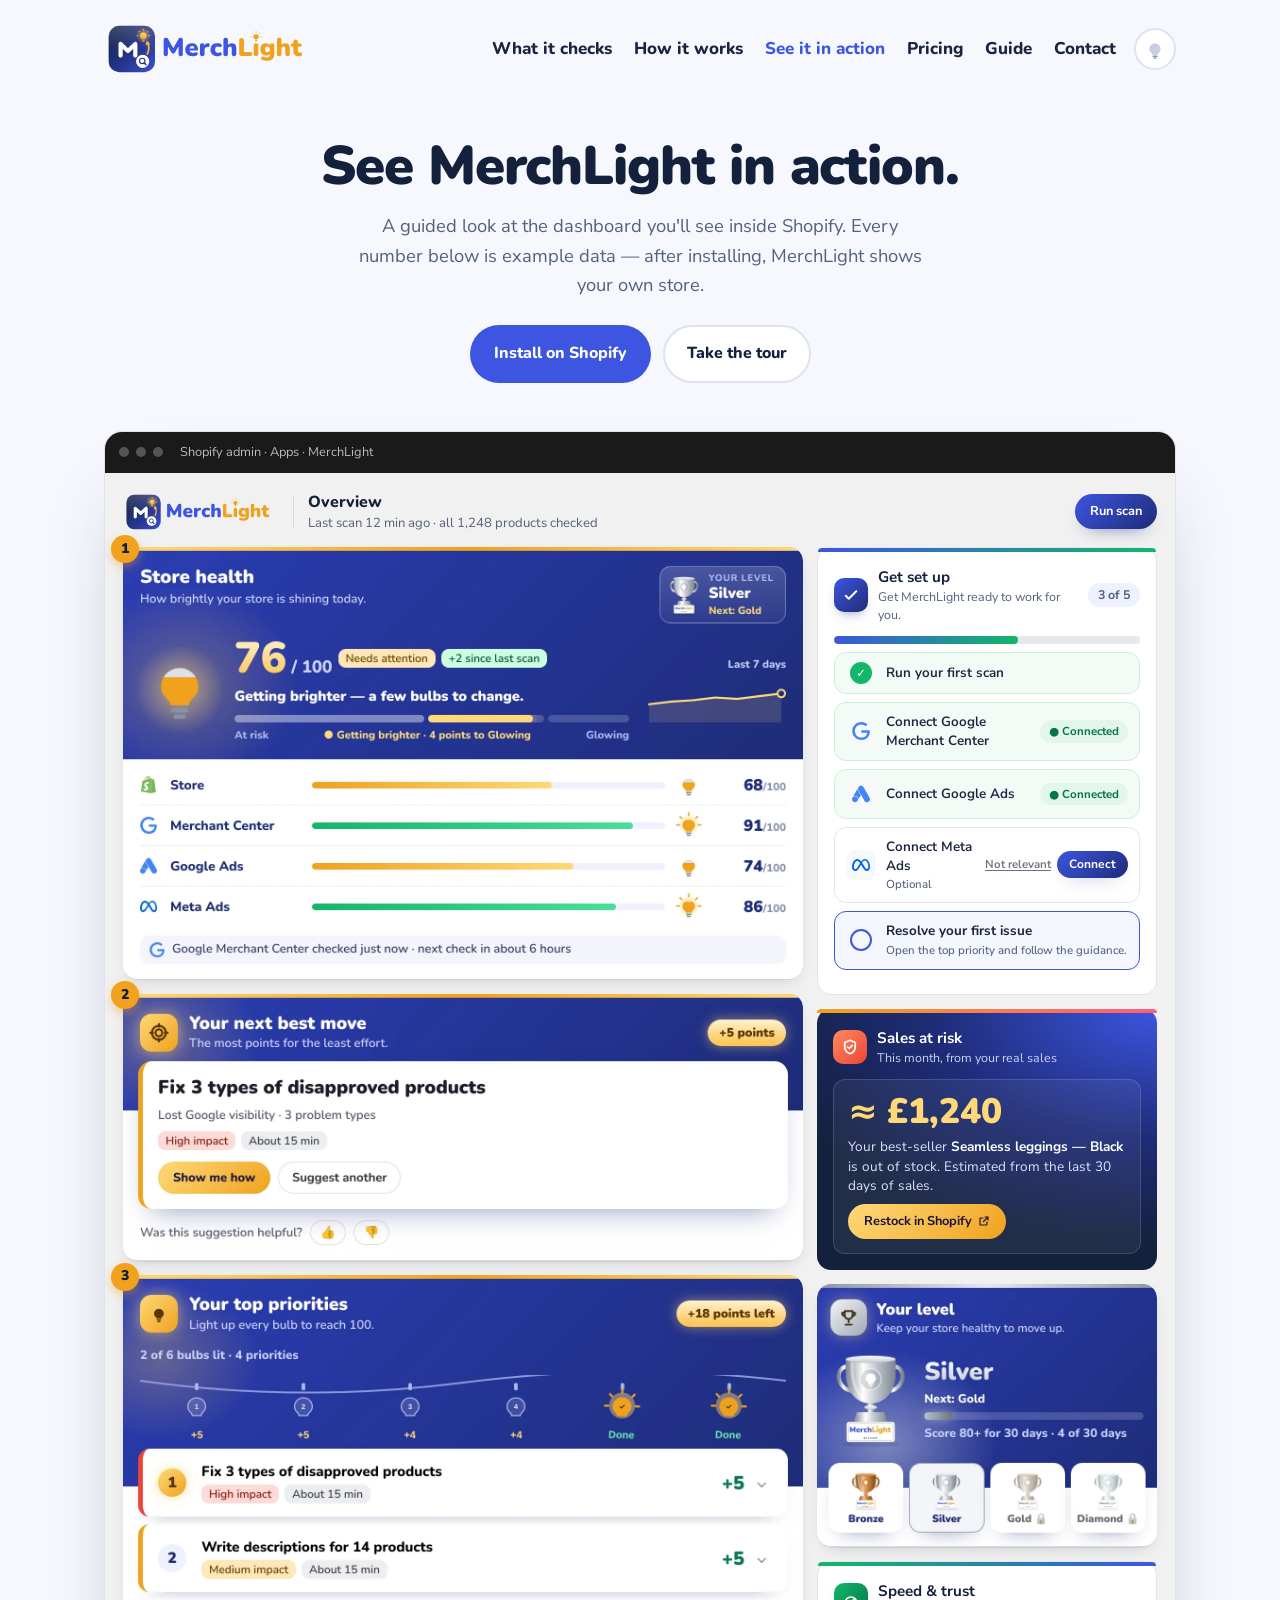
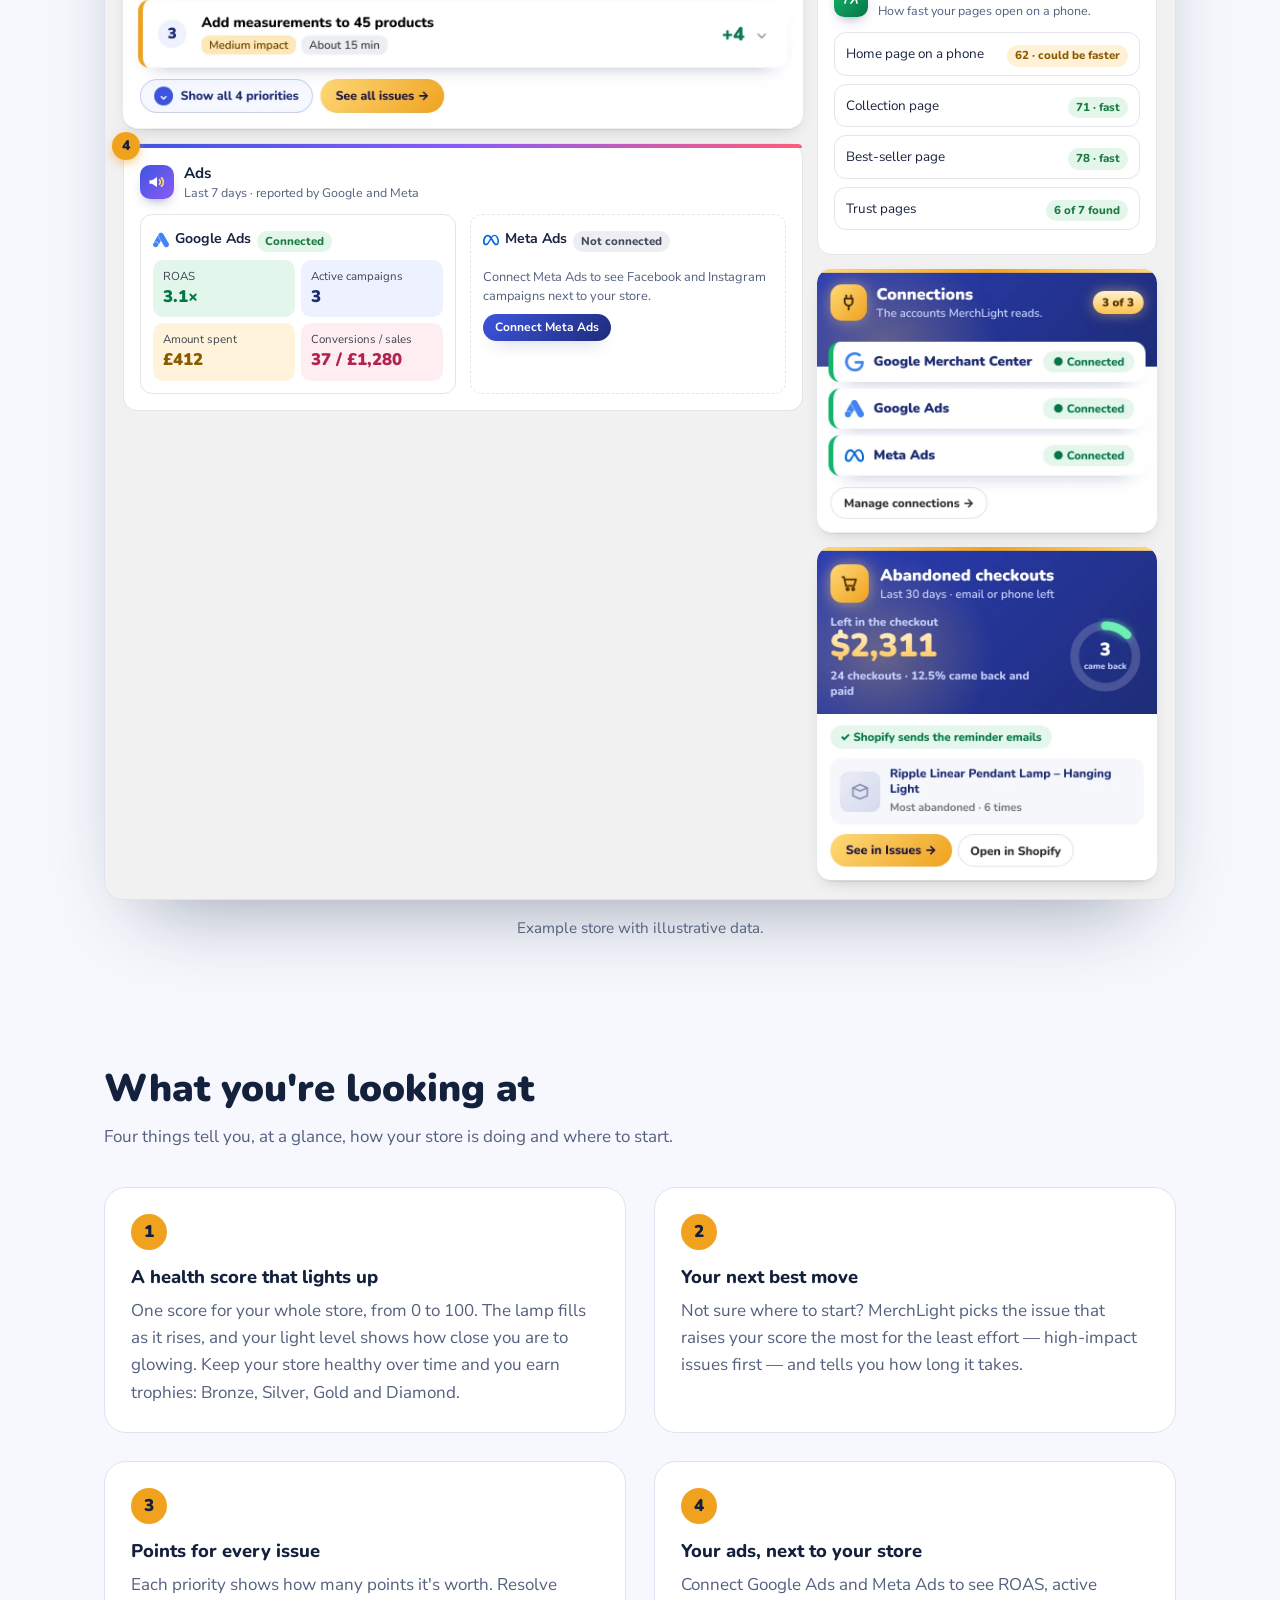
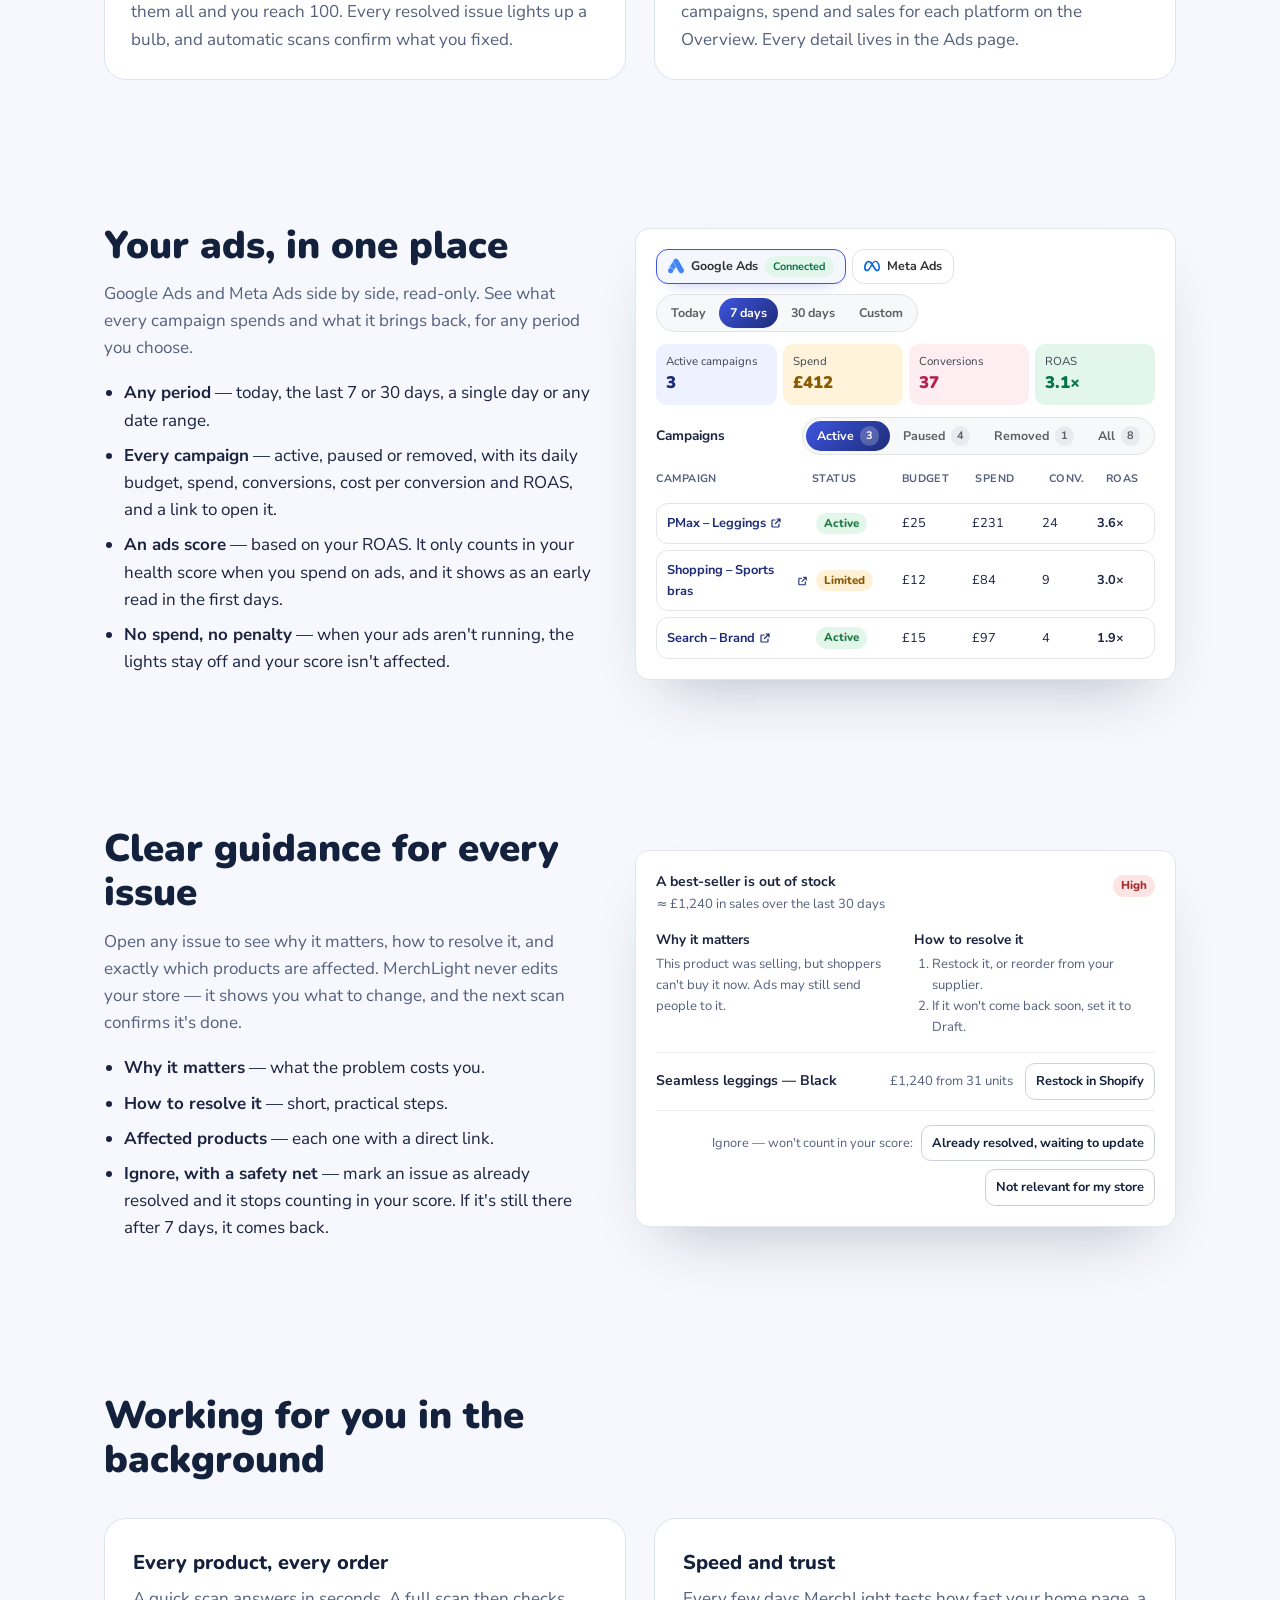
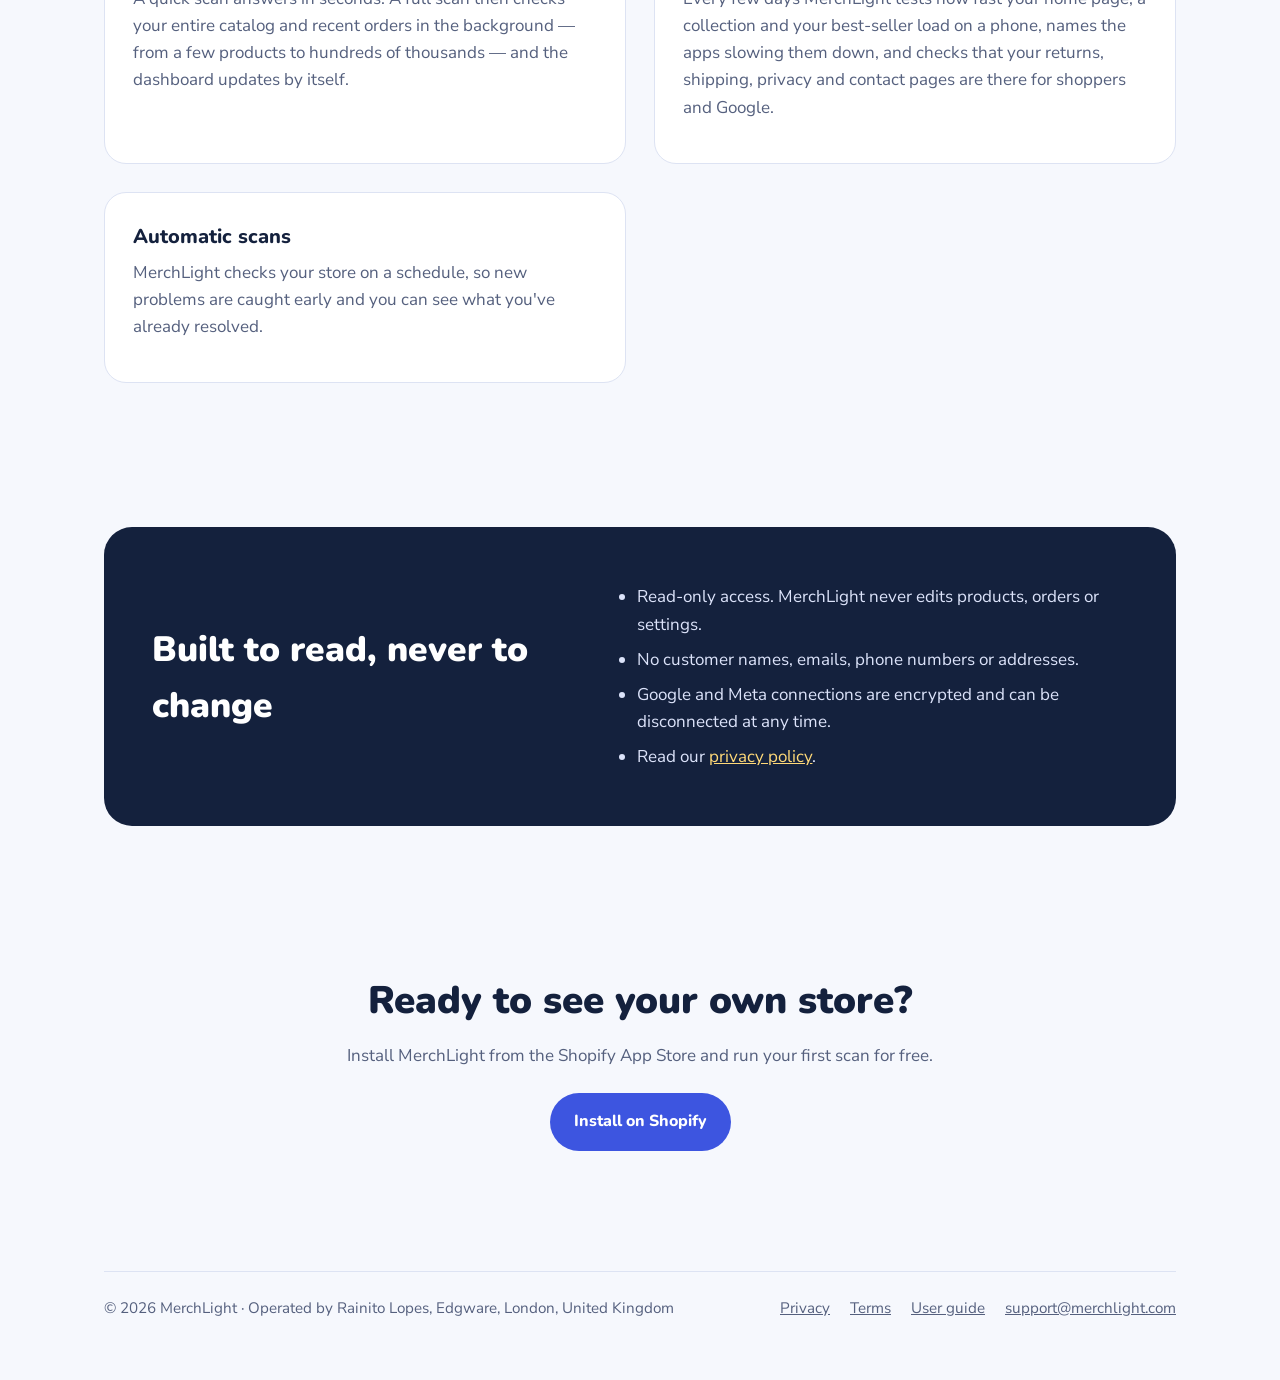
==== commit b605822d: "Site: new MerchLight-style cards on home, demo and guide Co-Authored-By: Claude Opus 5.5 <noreply@an" ====
--- a/demo/index.html
+++ b/demo/index.html
@@ -44,6 +44,7 @@
 @media (max-width:700px){.ad-plat,.ad-kpis{grid-template-columns:1fr 1fr}.ad-plat{grid-template-columns:1fr}.ad-row{grid-template-columns:minmax(0,1.6fr) .8fr .7fr .6fr}.ad-row > :nth-child(2),.ad-row > :nth-child(5){display:none}.tour.tour-4{grid-template-columns:1fr}}
 
 /* Nov 2026: cards in the app's current style (stripe, badge, outlined rows, pill buttons). Lamps unchanged. */
+.mx-shot{position:relative}.mx-shot img{display:block;width:100%;height:auto;border-radius:14px;box-shadow:0 1px 0 rgba(0,0,0,.05),0 6px 18px -10px rgba(20,33,61,.35)}
 .mx-card{position:relative;background:#fff;border:1px solid #E3E5EA;border-radius:14px;padding:18px 16px 16px;overflow:visible}
 .mx-card::before,.mx-risk::before{content:"";position:absolute;inset:0 0 auto 0;height:4px;background:var(--s);border-radius:14px 14px 0 0}
 .mx-head{display:flex;align-items:center;gap:10px;margin-bottom:12px}
@@ -182,51 +183,11 @@
 
           <div class="dl-grid">
             <div class="dl-main">
-              <div class="mx-card" id="callout-1" style="--s:linear-gradient(90deg,#F0A21E,#FF5C7A)">
-                <span class="dl-marker" aria-hidden="true">1</span>
-                <div class="mx-head"><span class="mx-badge" style="background:linear-gradient(135deg,#F0A21E,#B86E00)" aria-hidden="true"><svg width="20" height="20" viewBox="-32 -32 64 64"><path d="M0 -15 C9 -15 15 -8 15 0 C15 6 11 9 9 11 C8 12 7.5 13.5 7.5 15 H-7.5 C-7.5 13.5 -8 12 -9 11 C-11 9 -15 6 -15 0 C-15 -8 -9 -15 0 -15 Z" fill="#FFD978"/><rect x="-7" y="17" width="14" height="4" rx="2" fill="#fff"/><rect x="-5" y="22.5" width="10" height="3.5" rx="1.75" fill="#fff"/></svg></span><div><h3>Store health</h3><span>How brightly your store is shining today.</span></div><div class=mx-right><span class="rp-chip"><svg width="28" height="35" viewBox="0 0 200 250" role="img" aria-label="MerchLight Silver trophy"><defs><linearGradient id="b-silverdc" x1="0" y1="0" x2="1" y2="0"><stop offset="0" stop-color="#7D8590"/><stop offset=".35" stop-color="#FFFFFF"/><stop offset=".6" stop-color="#C3C9D2"/><stop offset="1" stop-color="#7D8590"/></linearGradient><linearGradient id="r-silverdc" x1="0" y1="0" x2="0" y2="1"><stop offset="0" stop-color="#FFFFFF"/><stop offset="1" stop-color="#C3C9D2"/></linearGradient></defs><ellipse cx="100" cy="242" rx="72" ry="6" fill="#1A1D29" fill-opacity=".12"/><path d="M44 48 C10 48 12 104 56 110" fill="none" stroke="url(#b-silverdc)" stroke-width="10" stroke-linecap="round"/><path d="M156 48 C190 48 188 104 144 110" fill="none" stroke="url(#b-silverdc)" stroke-width="10" stroke-linecap="round"/><path d="M38 30 H162 V66 C162 112 134 140 100 140 C66 140 38 112 38 66 Z" fill="url(#b-silverdc)"/><ellipse cx="100" cy="30" rx="62" ry="9" fill="url(#r-silverdc)" stroke="#7D8590" stroke-opacity=".35"/><path d="M54 40 C52 80 62 110 80 126" stroke="#fff" stroke-opacity=".45" stroke-width="7" fill="none" stroke-linecap="round"/><circle cx="100" cy="80" r="26" fill="#7D8590" fill-opacity=".25" stroke="#FFFFFF" stroke-opacity=".8" stroke-width="2"/><path d="M0 -15 C9 -15 15 -8 15 0 C15 6 11 9 9 11 C8 12 7.5 13.5 7.5 15 H-7.5 C-7.5 13.5 -8 12 -9 11 C-11 9 -15 6 -15 0 C-15 -8 -9 -15 0 -15 Z" transform="translate(100 78) scale(.85)" fill="#FFFFFF"/><rect x="93.5" y="91" width="13" height="3.4" rx="1.7" fill="#FFFFFF"/><rect x="95.5" y="96" width="9" height="3" rx="1.5" fill="#FFFFFF"/><rect x="91" y="140" width="18" height="22" fill="url(#b-silverdc)"/><ellipse cx="100" cy="150" rx="16" ry="5" fill="url(#r-silverdc)"/><path d="M66 162 H134 L142 186 H58 Z" fill="url(#b-silverdc)"/><rect x="40" y="186" width="120" height="50" rx="6" fill="#fff" stroke="#1E2C78" stroke-opacity=".15"/><rect x="44" y="190" width="112" height="42" rx="4" fill="none" stroke="#C3C9D2" stroke-width="1.5"/><image href="/assets/merchlight-wordmark.svg" x="47" y="190" width="106" height="27"/><text x="100" y="229" text-anchor="middle" font-family="Nunito, sans-serif" font-weight="800" font-size="7" letter-spacing="2" fill="#5B636E">SILVER</text></svg><span><small>Your level</small><b style="color:#5B636E">Silver</b></span></span></div></div>
-                <div class="dl-health">
-                  <svg width="90" height="90" viewBox="-32 -32 64 64" aria-hidden="true"><defs><linearGradient id="lp6290" x1="0" y1="1" x2="0" y2="0"><stop offset="0.62" stop-color="#F0A21E"/><stop offset="0.62" stop-color="#DDE0E7"/></linearGradient></defs><path d="M0 -15 C9 -15 15 -8 15 0 C15 6 11 9 9 11 C8 12 7.5 13.5 7.5 15 H-7.5 C-7.5 13.5 -8 12 -9 11 C-11 9 -15 6 -15 0 C-15 -8 -9 -15 0 -15 Z" fill="url(#lp6290)"/><rect x="-7" y="17" width="14" height="4" rx="2" fill="#8C92A0"/><rect x="-5" y="22.5" width="10" height="3.5" rx="1.75" fill="#8C92A0"/></svg>
-                  <div><div class="dl-big">62<small> / 100</small></div><span class="pill warn">Needs attention</span> <span class="dl-up">↑ +8 since last scan</span><span class="rp-msg">Getting brighter — a few bulbs to change.</span></div>
-                  <svg class="dl-trend" viewBox="0 0 260 90" aria-hidden="true"><path d="M10 52 L50 49 L90 44 L130 46 L170 40 L210 34 L250 26 L250 88 L10 88 Z" fill="#3D55E0" fill-opacity=".08"/><polyline points="10,52 50,49 90,44 130,46 170,40 210,34 250,26" fill="none" stroke="#3D55E0" stroke-width="2.5" stroke-linecap="round" stroke-linejoin="round"/></svg>
-                </div>
-                <div class="v3-levels">
-                  <div class="lv"><svg width="30" height="30" viewBox="-32 -32 64 64" aria-hidden="true"><defs><linearGradient id="lp3530" x1="0" y1="1" x2="0" y2="0"><stop offset="0.35" stop-color="#F0A21E"/><stop offset="0.35" stop-color="#DDE0E7"/></linearGradient></defs><path d="M0 -15 C9 -15 15 -8 15 0 C15 6 11 9 9 11 C8 12 7.5 13.5 7.5 15 H-7.5 C-7.5 13.5 -8 12 -9 11 C-11 9 -15 6 -15 0 C-15 -8 -9 -15 0 -15 Z" fill="url(#lp3530)"/><rect x="-7" y="17" width="14" height="4" rx="2" fill="#8C92A0"/><rect x="-5" y="22.5" width="10" height="3.5" rx="1.75" fill="#8C92A0"/></svg><span><b>At risk</b><small>0–49</small></span></div>
-                  <div class="lv here"><svg width="30" height="30" viewBox="-32 -32 64 64" aria-hidden="true"><defs><linearGradient id="lp6530" x1="0" y1="1" x2="0" y2="0"><stop offset="0.65" stop-color="#F0A21E"/><stop offset="0.65" stop-color="#DDE0E7"/></linearGradient></defs><path d="M0 -15 C9 -15 15 -8 15 0 C15 6 11 9 9 11 C8 12 7.5 13.5 7.5 15 H-7.5 C-7.5 13.5 -8 12 -9 11 C-11 9 -15 6 -15 0 C-15 -8 -9 -15 0 -15 Z" fill="url(#lp6530)"/><rect x="-7" y="17" width="14" height="4" rx="2" fill="#8C92A0"/><rect x="-5" y="22.5" width="10" height="3.5" rx="1.75" fill="#8C92A0"/></svg><span><b>Getting brighter</b><small>You are here</small></span></div>
-                  <div class="lv"><svg width="30" height="30" viewBox="-32 -32 64 64" aria-hidden="true"><defs><linearGradient id="lp10030" x1="0" y1="1" x2="0" y2="0"><stop offset="1" stop-color="#F0A21E"/><stop offset="1" stop-color="#FFD978"/></linearGradient></defs><circle cx="0" cy="-1" r="22" fill="#FFD978" fill-opacity=".35"/><path d="M0 -24 V-30 M-17 -17 L-21 -21 M17 -17 L21 -21 M-23 -1 H-29 M23 -1 H29" stroke="#F0A21E" stroke-width="3.6" stroke-linecap="round"/><path d="M0 -15 C9 -15 15 -8 15 0 C15 6 11 9 9 11 C8 12 7.5 13.5 7.5 15 H-7.5 C-7.5 13.5 -8 12 -9 11 C-11 9 -15 6 -15 0 C-15 -8 -9 -15 0 -15 Z" fill="url(#lp10030)"/><rect x="-7" y="17" width="14" height="4" rx="2" fill="#8C92A0"/><rect x="-5" y="22.5" width="10" height="3.5" rx="1.75" fill="#8C92A0"/></svg><span><b>Glowing</b><small>80–100</small></span></div>
-                </div>
-                
-                <div class="mx-subs">
-                  <div class="mx-sub" style="--band:#F0A21E"><span class="mx-sub-lamp"><svg width="34" height="34" viewBox="-32 -32 64 64" aria-hidden="true"><defs><linearGradient id="ds1" x1="0" y1="1" x2="0" y2="0"><stop offset="0.58" stop-color="#F0A21E"/><stop offset="0.58" stop-color="#DDE0E7"/></linearGradient></defs><path d="M0 -15 C9 -15 15 -8 15 0 C15 6 11 9 9 11 C8 12 7.5 13.5 7.5 15 H-7.5 C-7.5 13.5 -8 12 -9 11 C-11 9 -15 6 -15 0 C-15 -8 -9 -15 0 -15 Z" fill="url(#ds1)"/><rect x="-7" y="17" width="14" height="4" rx="2" fill="#8C92A0"/><rect x="-5" y="22.5" width="10" height="3.5" rx="1.75" fill="#8C92A0"/></svg></span><div><b><img src="/assets/icons/shopify.svg" alt="" width="20" height="20"> Store</b><span>Stock, product pages, orders</span><span class="pill warn">Needs attention</span></div><strong>58<small> / 100</small></strong></div>
-                  <div class="mx-sub" style="--band:#F0A21E"><span class="mx-sub-lamp"><svg width="34" height="34" viewBox="-32 -32 64 64" aria-hidden="true"><defs><linearGradient id="ds2" x1="0" y1="1" x2="0" y2="0"><stop offset="0.66" stop-color="#F0A21E"/><stop offset="0.66" stop-color="#DDE0E7"/></linearGradient></defs><path d="M0 -15 C9 -15 15 -8 15 0 C15 6 11 9 9 11 C8 12 7.5 13.5 7.5 15 H-7.5 C-7.5 13.5 -8 12 -9 11 C-11 9 -15 6 -15 0 C-15 -8 -9 -15 0 -15 Z" fill="url(#ds2)"/><rect x="-7" y="17" width="14" height="4" rx="2" fill="#8C92A0"/><rect x="-5" y="22.5" width="10" height="3.5" rx="1.75" fill="#8C92A0"/></svg></span><div><b><img src="/assets/icons/google-merchant.svg" alt="" width="20" height="20"> Google Merchant</b><span>Shopping product approvals</span><span class="pill warn">Needs attention</span></div><strong>66<small> / 100</small></strong></div>
-                  <div class="mx-sub" style="--band:#12B76A"><span class="mx-sub-lamp"><svg width="34" height="34" viewBox="-32 -32 64 64" aria-hidden="true"><defs><linearGradient id="ds3" x1="0" y1="1" x2="0" y2="0"><stop offset="0.84" stop-color="#F0A21E"/><stop offset="0.84" stop-color="#DDE0E7"/></linearGradient></defs><path d="M0 -15 C9 -15 15 -8 15 0 C15 6 11 9 9 11 C8 12 7.5 13.5 7.5 15 H-7.5 C-7.5 13.5 -8 12 -9 11 C-11 9 -15 6 -15 0 C-15 -8 -9 -15 0 -15 Z" fill="url(#ds3)"/><rect x="-7" y="17" width="14" height="4" rx="2" fill="#8C92A0"/><rect x="-5" y="22.5" width="10" height="3.5" rx="1.75" fill="#8C92A0"/></svg></span><div><b><img src="/assets/icons/google-ads.svg" alt="" width="20" height="20"> Google Ads</b><span>ROAS 3.4× · last 30 days</span><span class="pill ok">Healthy</span></div><strong>84<small> / 100</small></strong></div>
-                  <div class="mx-sub off" style="--band:#C9CED8"><span class="mx-sub-lamp"><svg width="34" height="34" viewBox="-32 -32 64 64" aria-hidden="true"><path d="M0 -15 C9 -15 15 -8 15 0 C15 6 11 9 9 11 C8 12 7.5 13.5 7.5 15 H-7.5 C-7.5 13.5 -8 12 -9 11 C-11 9 -15 6 -15 0 C-15 -8 -9 -15 0 -15 Z" fill="#DDE0E7"/><rect x="-7" y="17" width="14" height="4" rx="2" fill="#8C92A0"/><rect x="-5" y="22.5" width="10" height="3.5" rx="1.75" fill="#8C92A0"/></svg></span><div><b><img src="/assets/icons/meta.svg" alt="" width="20" height="20"> Meta Ads</b><span>Not connected</span><span class="pill neutral">Lights off</span></div><strong class="muted">—</strong></div>
-                </div>
-              </div>
-
-              <div class="mx-card" id="callout-2" style="--s:linear-gradient(90deg,#F0A21E,#12B76A)">
-                <span class="dl-marker" aria-hidden="true">2</span>
-                <div class="mx-head"><span class="mx-badge" style="background:linear-gradient(135deg,#F0A21E,#B86E00)" aria-hidden="true"><svg width="18" height="18" viewBox="0 0 24 24" fill="none" stroke="#fff" stroke-width="2.3" stroke-linecap="round" stroke-linejoin="round"><circle cx="12" cy="12" r="8"/><circle cx="12" cy="12" r="4"/><path d="M12 2v3M12 19v3M2 12h3M19 12h3"/></svg></span><div><h3>Your next best move</h3><span>The fix worth the most points for the least effort.</span></div></div>
-                <div class="mx-gold">
-                  <div class="mx-row-top"><b class="v3-move-title">Change 3 Merchant Center settings</b><span class="mx-pts">+10 points</span></div>
-                  <span class="v3-sub">One settings change each fixes 433 products on Google.</span>
-                  <span><span class="pill bad">High impact</span> <span class="pill ok">Quick win · ~2 min</span></span>
-                  <span class="mx-btns"><span class="mx-gold-btn">Show me how</span><span class="mx-ghost">Suggest another</span></span>
-                </div>
-              </div>
-
-              <div class="mx-card" id="callout-3" style="--s:linear-gradient(90deg,#3D55E0,#F0A21E,#12B76A)">
-                <span class="dl-marker" aria-hidden="true">3</span>
-                <div class="mx-head"><span class="mx-badge" style="background:linear-gradient(135deg,#3D55E0,#1E2C78)" aria-hidden="true"><svg width="18" height="18" viewBox="0 0 24 24" fill="none" stroke="#fff" stroke-width="2.6" stroke-linecap="round" stroke-linejoin="round"><path d="M5 13l4 4L19 7"/></svg></span><div><h3>Your top priorities</h3><span>Light up every bulb to reach 100.</span></div><div class=mx-right><em class="v3-left">+38 points left</em></div></div>
-                <div class="garland"><svg viewBox="0 0 700 30" preserveAspectRatio="none" aria-hidden="true"><path d="M0 6 Q 175 30 350 8 T 700 6" fill="none" stroke="#8C92A0" stroke-width="2"/></svg>
-                  <div><span class="gb"><svg width="34" height="42" viewBox="-32 -36 64 72" aria-hidden="true"><rect x="-3" y="-36" width="6" height="12" rx="2" fill="#8C92A0"/><path d="M0 -15 C9 -15 15 -8 15 0 C15 6 11 9 9 11 C8 12 7.5 13.5 7.5 15 H-7.5 C-7.5 13.5 -8 12 -9 11 C-11 9 -15 6 -15 0 C-15 -8 -9 -15 0 -15 Z" transform="translate(0 4)" fill="#F1F2F5" stroke="#C3C7D1" stroke-width="2"/><text x="0" y="8" text-anchor="middle" font-size="12" font-weight="900" fill="#8C92A0">1</text></svg><small>+10</small></span><span class="gb"><svg width="34" height="42" viewBox="-32 -36 64 72" aria-hidden="true"><rect x="-3" y="-36" width="6" height="12" rx="2" fill="#8C92A0"/><path d="M0 -15 C9 -15 15 -8 15 0 C15 6 11 9 9 11 C8 12 7.5 13.5 7.5 15 H-7.5 C-7.5 13.5 -8 12 -9 11 C-11 9 -15 6 -15 0 C-15 -8 -9 -15 0 -15 Z" transform="translate(0 4)" fill="#F1F2F5" stroke="#C3C7D1" stroke-width="2"/><text x="0" y="8" text-anchor="middle" font-size="12" font-weight="900" fill="#8C92A0">2</text></svg><small>+8</small></span><span class="gb"><svg width="34" height="42" viewBox="-32 -36 64 72" aria-hidden="true"><rect x="-3" y="-36" width="6" height="12" rx="2" fill="#8C92A0"/><path d="M0 -15 C9 -15 15 -8 15 0 C15 6 11 9 9 11 C8 12 7.5 13.5 7.5 15 H-7.5 C-7.5 13.5 -8 12 -9 11 C-11 9 -15 6 -15 0 C-15 -8 -9 -15 0 -15 Z" transform="translate(0 4)" fill="#F1F2F5" stroke="#C3C7D1" stroke-width="2"/><text x="0" y="8" text-anchor="middle" font-size="12" font-weight="900" fill="#8C92A0">3</text></svg><small>+7</small></span><span class="gb"><svg width="34" height="42" viewBox="-32 -36 64 72" aria-hidden="true"><rect x="-3" y="-36" width="6" height="12" rx="2" fill="#8C92A0"/><path d="M0 -15 C9 -15 15 -8 15 0 C15 6 11 9 9 11 C8 12 7.5 13.5 7.5 15 H-7.5 C-7.5 13.5 -8 12 -9 11 C-11 9 -15 6 -15 0 C-15 -8 -9 -15 0 -15 Z" transform="translate(0 4)" fill="#F1F2F5" stroke="#C3C7D1" stroke-width="2"/><text x="0" y="8" text-anchor="middle" font-size="12" font-weight="900" fill="#8C92A0">4</text></svg><small>+4</small></span><span class="gb"><svg width="34" height="42" viewBox="-32 -36 64 72" aria-hidden="true"><rect x="-3" y="-36" width="6" height="12" rx="2" fill="#8C92A0"/><path d="M0 -15 C9 -15 15 -8 15 0 C15 6 11 9 9 11 C8 12 7.5 13.5 7.5 15 H-7.5 C-7.5 13.5 -8 12 -9 11 C-11 9 -15 6 -15 0 C-15 -8 -9 -15 0 -15 Z" transform="translate(0 4)" fill="#F1F2F5" stroke="#C3C7D1" stroke-width="2"/><text x="0" y="8" text-anchor="middle" font-size="12" font-weight="900" fill="#8C92A0">5</text></svg><small>+3</small></span><span class="gb"><svg width="34" height="42" viewBox="-32 -36 64 72" aria-hidden="true"><rect x="-3" y="-36" width="6" height="12" rx="2" fill="#8C92A0"/><circle cx="0" cy="2" r="22" fill="#FFD978" fill-opacity=".45"/><path d="M0 -15 C9 -15 15 -8 15 0 C15 6 11 9 9 11 C8 12 7.5 13.5 7.5 15 H-7.5 C-7.5 13.5 -8 12 -9 11 C-11 9 -15 6 -15 0 C-15 -8 -9 -15 0 -15 Z" transform="translate(0 4)" fill="#F0A21E" stroke="#F0A21E" stroke-width="2"/><text x="0" y="8" text-anchor="middle" font-size="12" font-weight="900" fill="#1A1D29">✓</text></svg><small class="ok">Done</small></span><span class="gb"><svg width="34" height="42" viewBox="-32 -36 64 72" aria-hidden="true"><rect x="-3" y="-36" width="6" height="12" rx="2" fill="#8C92A0"/><circle cx="0" cy="2" r="22" fill="#FFD978" fill-opacity=".45"/><path d="M0 -15 C9 -15 15 -8 15 0 C15 6 11 9 9 11 C8 12 7.5 13.5 7.5 15 H-7.5 C-7.5 13.5 -8 12 -9 11 C-11 9 -15 6 -15 0 C-15 -8 -9 -15 0 -15 Z" transform="translate(0 4)" fill="#F0A21E" stroke="#F0A21E" stroke-width="2"/><text x="0" y="8" text-anchor="middle" font-size="12" font-weight="900" fill="#1A1D29">✓</text></svg><small class="ok">Done</small></span></div></div>
-                <div class="mx-list">
-                  <div class="mx-pr"><span class="pn first">1</span><div><b>Change 3 Merchant Center settings</b><span><span class="pill bad">High impact</span> <span class="pill ok">Quick win · ~2 min</span></span></div><em>+10</em></div>
-                  <div class="mx-pr"><span class="pn">2</span><div><b>Fix 7 types of disapproved products</b><span><span class="pill bad">High impact</span> <span class="pill neutral">About 15 min</span></span></div><em>+8</em></div>
-                  <div class="mx-pr"><span class="pn">3</span><div><b>Ship 3 paid orders</b><span><span class="pill bad">High impact</span> <span class="pill neutral">About 10 min</span></span></div><em>+7</em></div>
-                </div>
-                <span class="mx-btns"><span class="mx-more"><i>⌄</i> Show all 9 priorities</span><span class="mx-navy">See all issues →</span></span>
-              </div>
+              <div class="mx-shot" id="callout-1"><span class="dl-marker" aria-hidden="true">1</span><img src="/assets/screens/health.webp" width="720" height="458" alt="Store health card with score, light level, trend and channel scores" loading="lazy"></div>
+
+              <div class="mx-shot" id="callout-2"><span class="dl-marker" aria-hidden="true">2</span><img src="/assets/screens/move.webp" width="720" height="283" alt="Your next best move card" loading="lazy"></div>
+
+              <div class="mx-shot" id="callout-3"><span class="dl-marker" aria-hidden="true">3</span><img src="/assets/screens/prio.webp" width="720" height="481" alt="Your top priorities card with the bulb garland" loading="lazy"></div>
 
               <div class="mx-card" id="callout-4" style="--s:linear-gradient(90deg,#3D55E0,#8B5CF6,#FF5C7A)">
                 <span class="dl-marker" aria-hidden="true">4</span>
@@ -262,11 +223,7 @@
                   <span class="mx-gold-btn">Restock in Shopify <svg width="12" height="12" viewBox="0 0 24 24" fill="none" stroke="currentColor" stroke-width="2.4" stroke-linecap="round" stroke-linejoin="round" aria-hidden="true"><path d="M14 4h6v6M20 4l-9 9M18 14v5a1 1 0 0 1-1 1H5a1 1 0 0 1-1-1V7a1 1 0 0 1 1-1h5"/></svg></span>
                 </div>
               </div>
-              <div class="mx-card" style="--s:linear-gradient(90deg,#B8732E,#F6C48B,#B8732E)">
-                <div class="mx-head"><span class="mx-badge" style="background:linear-gradient(135deg,#C98A4B,#8A4B12)" aria-hidden="true"><svg width="18" height="18" viewBox="0 0 24 24" fill="none" stroke="#fff" stroke-width="2.2" stroke-linecap="round" stroke-linejoin="round"><path d="M7 4h10v5a5 5 0 0 1-10 0zM7 6H4a3 3 0 0 0 3 4M17 6h3a3 3 0 0 1-3 4M12 14v4M8 21h8"/></svg></span><div><h3>Your level</h3><span>Keep your score up to earn the next trophy.</span></div></div>
-                <div class="v3-level"><svg width="70" height="88" viewBox="0 0 200 250" role="img" aria-label="MerchLight Silver trophy"><defs><linearGradient id="b-silverdl" x1="0" y1="0" x2="1" y2="0"><stop offset="0" stop-color="#7D8590"/><stop offset=".35" stop-color="#FFFFFF"/><stop offset=".6" stop-color="#C3C9D2"/><stop offset="1" stop-color="#7D8590"/></linearGradient><linearGradient id="r-silverdl" x1="0" y1="0" x2="0" y2="1"><stop offset="0" stop-color="#FFFFFF"/><stop offset="1" stop-color="#C3C9D2"/></linearGradient></defs><ellipse cx="100" cy="242" rx="72" ry="6" fill="#1A1D29" fill-opacity=".12"/><path d="M44 48 C10 48 12 104 56 110" fill="none" stroke="url(#b-silverdl)" stroke-width="10" stroke-linecap="round"/><path d="M156 48 C190 48 188 104 144 110" fill="none" stroke="url(#b-silverdl)" stroke-width="10" stroke-linecap="round"/><path d="M38 30 H162 V66 C162 112 134 140 100 140 C66 140 38 112 38 66 Z" fill="url(#b-silverdl)"/><ellipse cx="100" cy="30" rx="62" ry="9" fill="url(#r-silverdl)" stroke="#7D8590" stroke-opacity=".35"/><path d="M54 40 C52 80 62 110 80 126" stroke="#fff" stroke-opacity=".45" stroke-width="7" fill="none" stroke-linecap="round"/><circle cx="100" cy="80" r="26" fill="#7D8590" fill-opacity=".25" stroke="#FFFFFF" stroke-opacity=".8" stroke-width="2"/><path d="M0 -15 C9 -15 15 -8 15 0 C15 6 11 9 9 11 C8 12 7.5 13.5 7.5 15 H-7.5 C-7.5 13.5 -8 12 -9 11 C-11 9 -15 6 -15 0 C-15 -8 -9 -15 0 -15 Z" transform="translate(100 78) scale(.85)" fill="#FFFFFF"/><rect x="93.5" y="91" width="13" height="3.4" rx="1.7" fill="#FFFFFF"/><rect x="95.5" y="96" width="9" height="3" rx="1.5" fill="#FFFFFF"/><rect x="91" y="140" width="18" height="22" fill="url(#b-silverdl)"/><ellipse cx="100" cy="150" rx="16" ry="5" fill="url(#r-silverdl)"/><path d="M66 162 H134 L142 186 H58 Z" fill="url(#b-silverdl)"/><rect x="40" y="186" width="120" height="50" rx="6" fill="#fff" stroke="#1E2C78" stroke-opacity=".15"/><rect x="44" y="190" width="112" height="42" rx="4" fill="none" stroke="#C3C9D2" stroke-width="1.5"/><image href="/assets/merchlight-wordmark.svg" x="47" y="190" width="106" height="27"/><text x="100" y="229" text-anchor="middle" font-family="Nunito, sans-serif" font-weight="800" font-size="7" letter-spacing="2" fill="#5B636E">SILVER</text></svg><div><b style="color:#5B636E">Silver</b><span class="v3-sub">Next: Gold</span><div class="mx-track gold"><span style="width:40%"></span></div><span class="v3-sub">Score 80+ for 30 days · 12 of 30 days</span></div></div>
-                <div class="mx-trophies"><span>Bronze</span><span class="me">Silver</span><span>Gold</span><span>Diamond</span></div>
-              </div>
+              <div class="mx-shot"><img src="/assets/screens/level.webp" width="355" height="275" alt="Your level card with trophies" loading="lazy"></div>
               <div class="mx-card" style="--s:linear-gradient(90deg,#12B76A,#3D55E0)">
                 <div class="mx-head"><span class="mx-badge" style="background:linear-gradient(135deg,#12B76A,#067647)" aria-hidden="true"><svg width="18" height="18" viewBox="0 0 24 24" fill="none" stroke="#fff" stroke-width="2.3" stroke-linecap="round"><path d="M4 16a8 8 0 0 1 16 0"/><path d="M12 16l4-5"/></svg></span><div><h3>Speed &amp; trust</h3><span>How fast your pages open on a phone.</span></div></div>
                 <div class="mx-list">
@@ -276,14 +233,8 @@
                   <div class="mx-line">Trust pages <span class="pill ok">6 of 7 found</span></div>
                 </div>
               </div>
-              <div class="mx-card" style="--s:linear-gradient(90deg,#3D55E0,#8B5CF6,#FF5C7A)">
-                <div class="mx-head"><span class="mx-badge" style="background:linear-gradient(135deg,#3D55E0,#8B5CF6)" aria-hidden="true"><svg width="18" height="18" viewBox="0 0 24 24" fill="none" stroke="#fff" stroke-width="2.2" stroke-linecap="round" stroke-linejoin="round"><path d="M9 7V3M15 7V3M7 7h10v4a5 5 0 0 1-10 0zM12 16v5"/></svg></span><div><h3>Connections</h3><span>The accounts MerchLight reads.</span></div></div>
-                <div class="mx-list">
-                  <div class="mx-row"><span class="mx-logo"><img src="/assets/icons/google-merchant.svg" alt="" width="20" height="20"></span><b>Google Merchant Center</b><span class="mx-ok">● Connected</span></div>
-                  <div class="mx-row"><span class="mx-logo"><img src="/assets/icons/google-ads.svg" alt="" width="20" height="20"></span><b>Google Ads</b><span class="mx-ok">● Connected</span></div>
-                  <div class="mx-row"><span class="mx-logo"><img src="/assets/icons/meta.svg" alt="" width="20" height="20"></span><b>Meta Ads</b><span class="mx-navy sm">Connect</span></div>
-                </div>
-              </div>
+              <div class="mx-shot"><img src="/assets/screens/conn.webp" width="355" height="276" alt="Connections card" loading="lazy"></div>
+              <div class="mx-shot"><img src="/assets/screens/aband.webp" width="355" height="348" alt="Abandoned checkouts card" loading="lazy"></div>
             </div>
           </div>
         </div>
--- a/assets/site.css
+++ b/assets/site.css
@@ -39,6 +39,7 @@
 .stage{position:relative;padding:40px 0 0}
 .beam{position:absolute;left:-60px;right:-60px;top:-90px;height:140%;background:radial-gradient(42% 46% at 58% 26%,rgba(255,217,120,.55),rgba(240,162,30,.14) 50%,rgba(240,162,30,0) 72%);pointer-events:none}
 .lamp{position:absolute;top:-6px;left:58%;width:54px;height:54px}
+.report.report-img{padding:14px;display:flex;flex-direction:column;gap:12px}.report-img img{display:block;width:100%;height:auto;border-radius:14px}
 .report{position:relative;background:var(--white);border:1px solid var(--line);border-radius:var(--radius-lg);padding:26px;box-shadow:0 30px 60px -30px rgba(20,33,61,.35)}
 .report h2{font-family:var(--display);font-size:1.05rem;font-weight:800;margin:0 0 16px;color:var(--night)}
 .scores{display:grid;grid-template-columns:repeat(3,1fr);gap:10px;margin-bottom:18px}
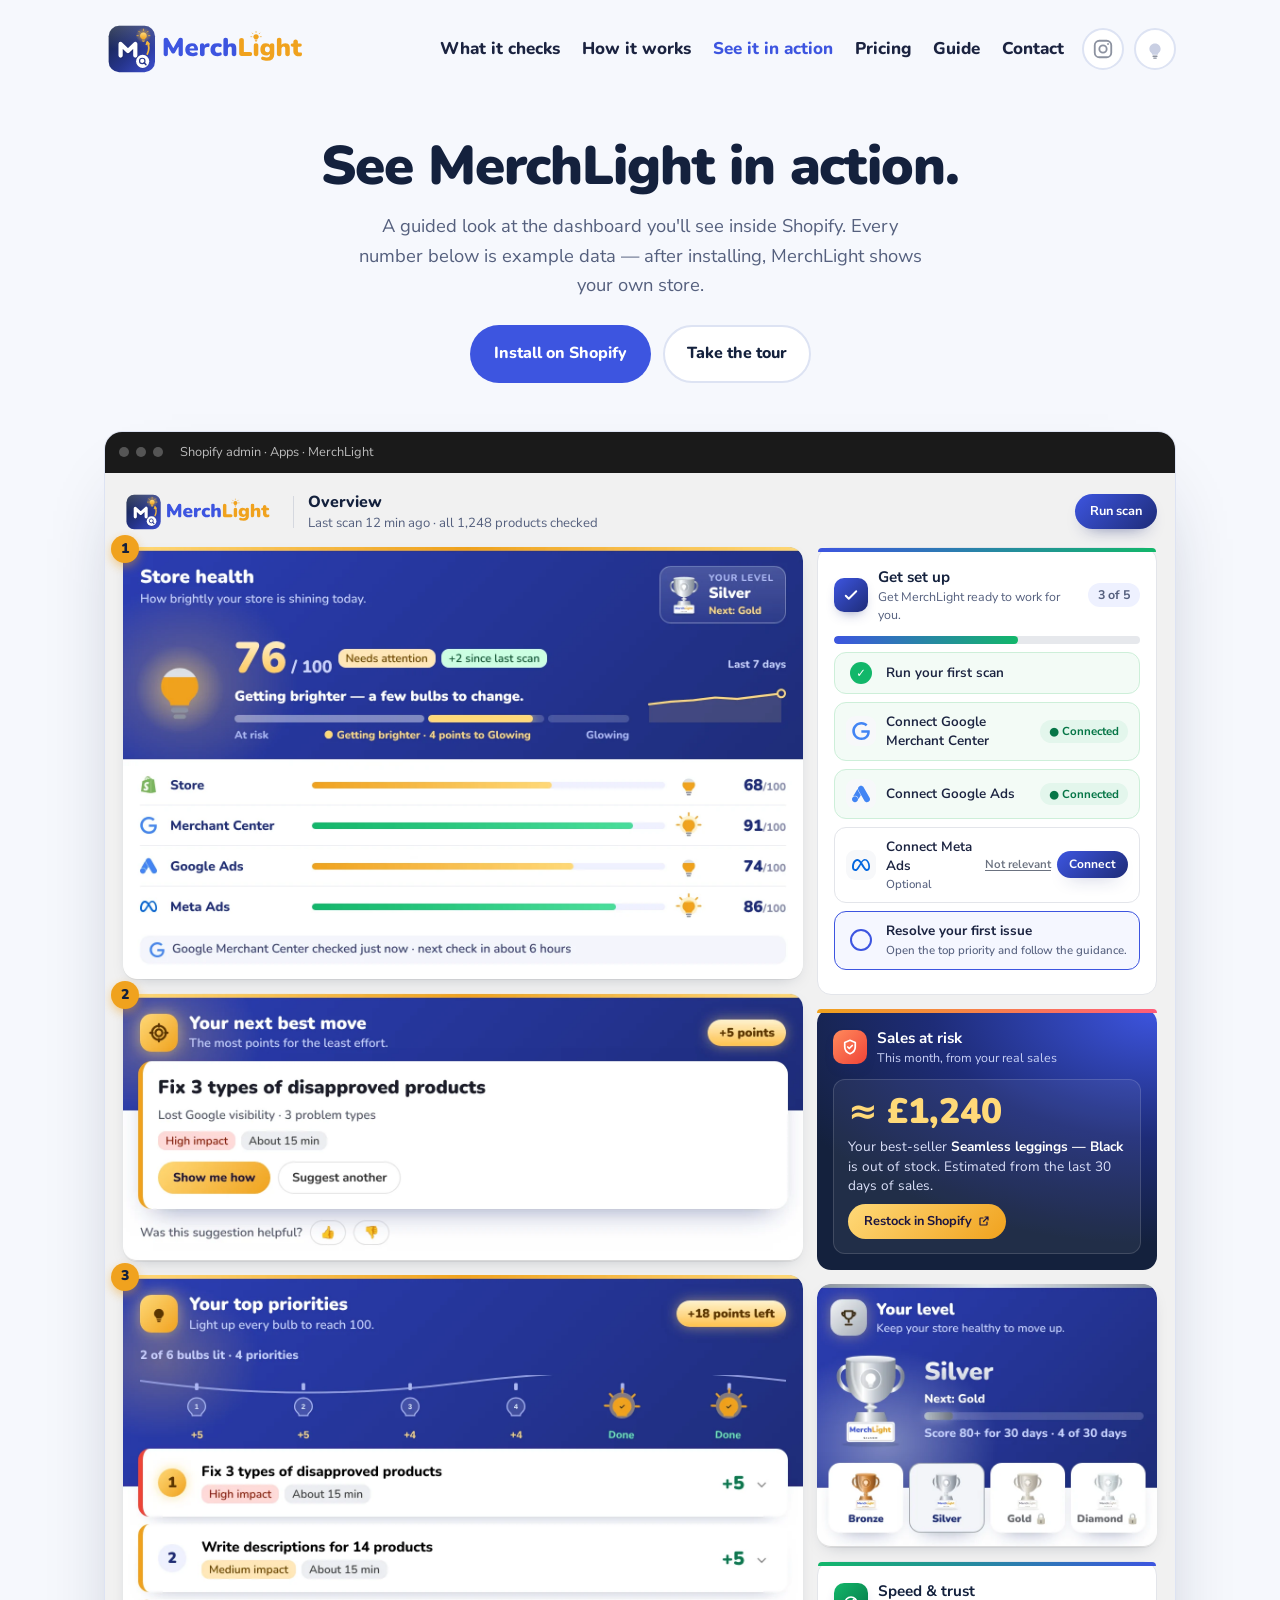
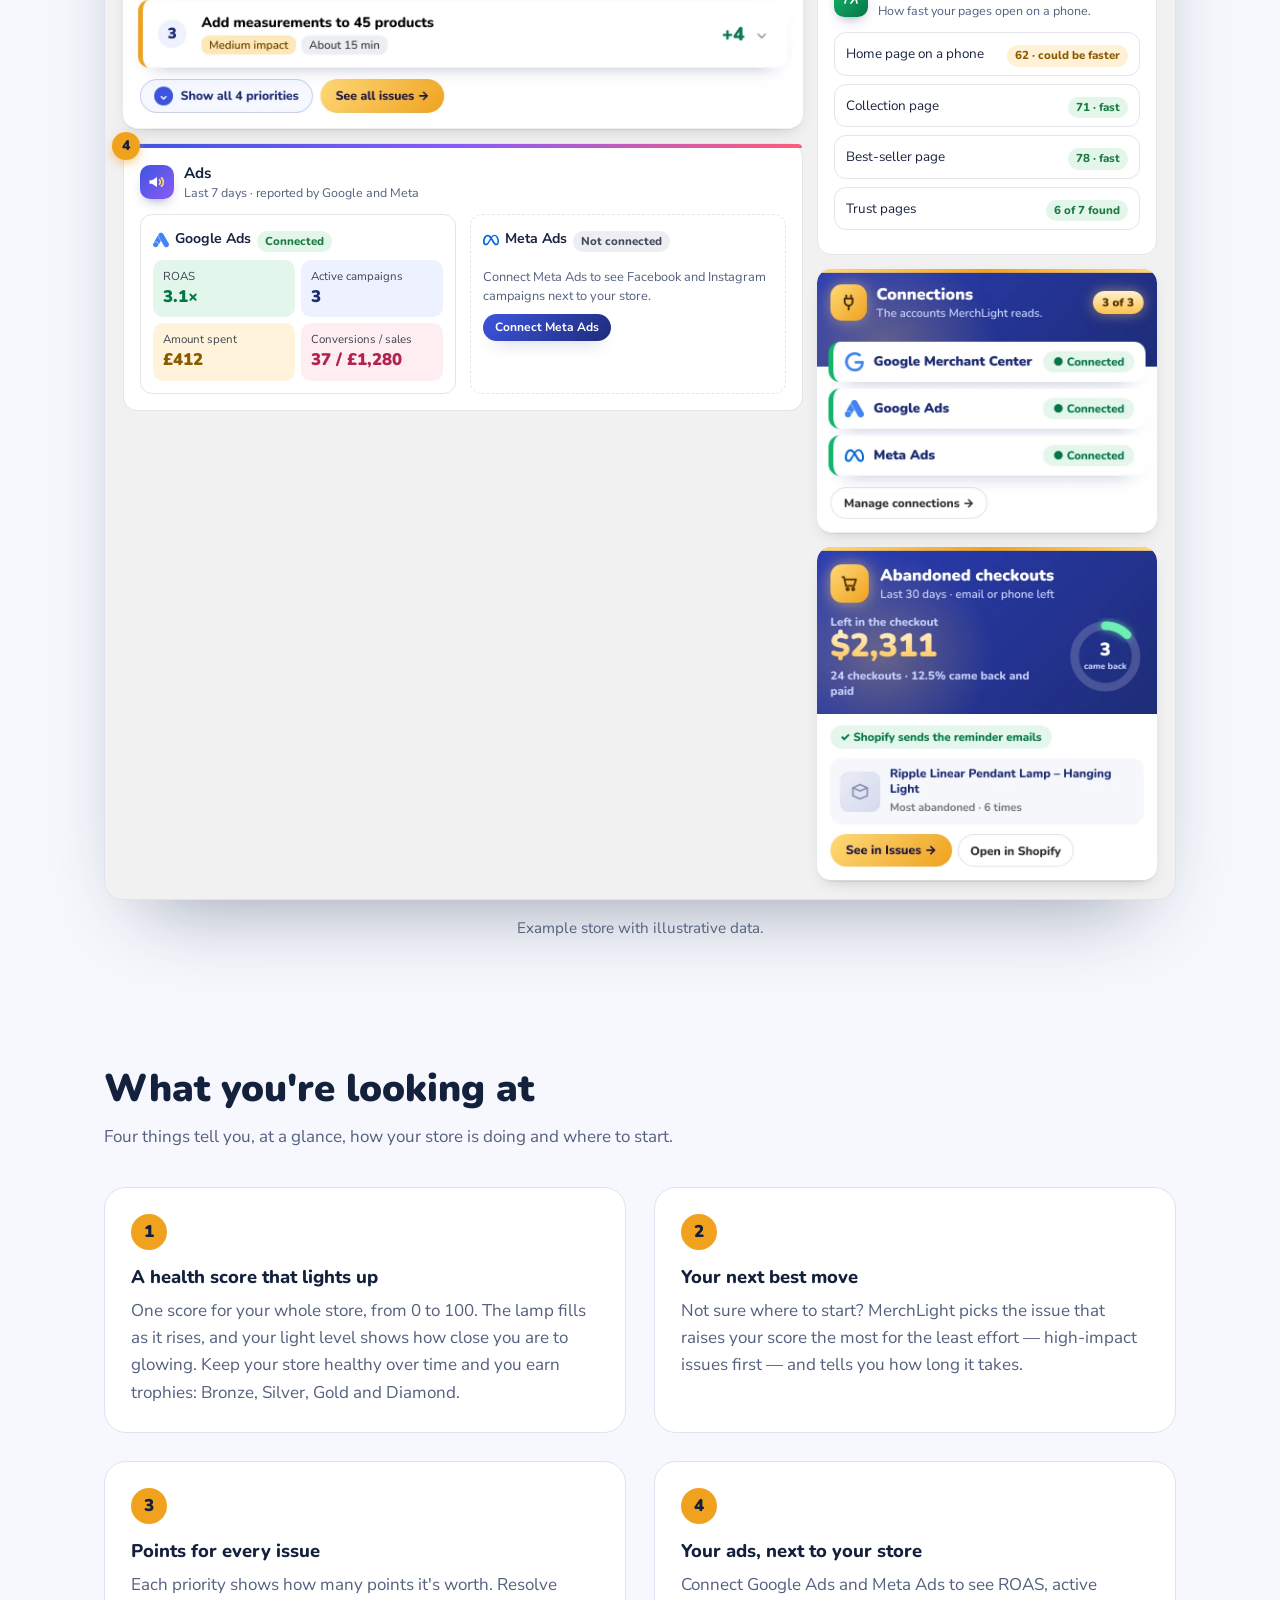
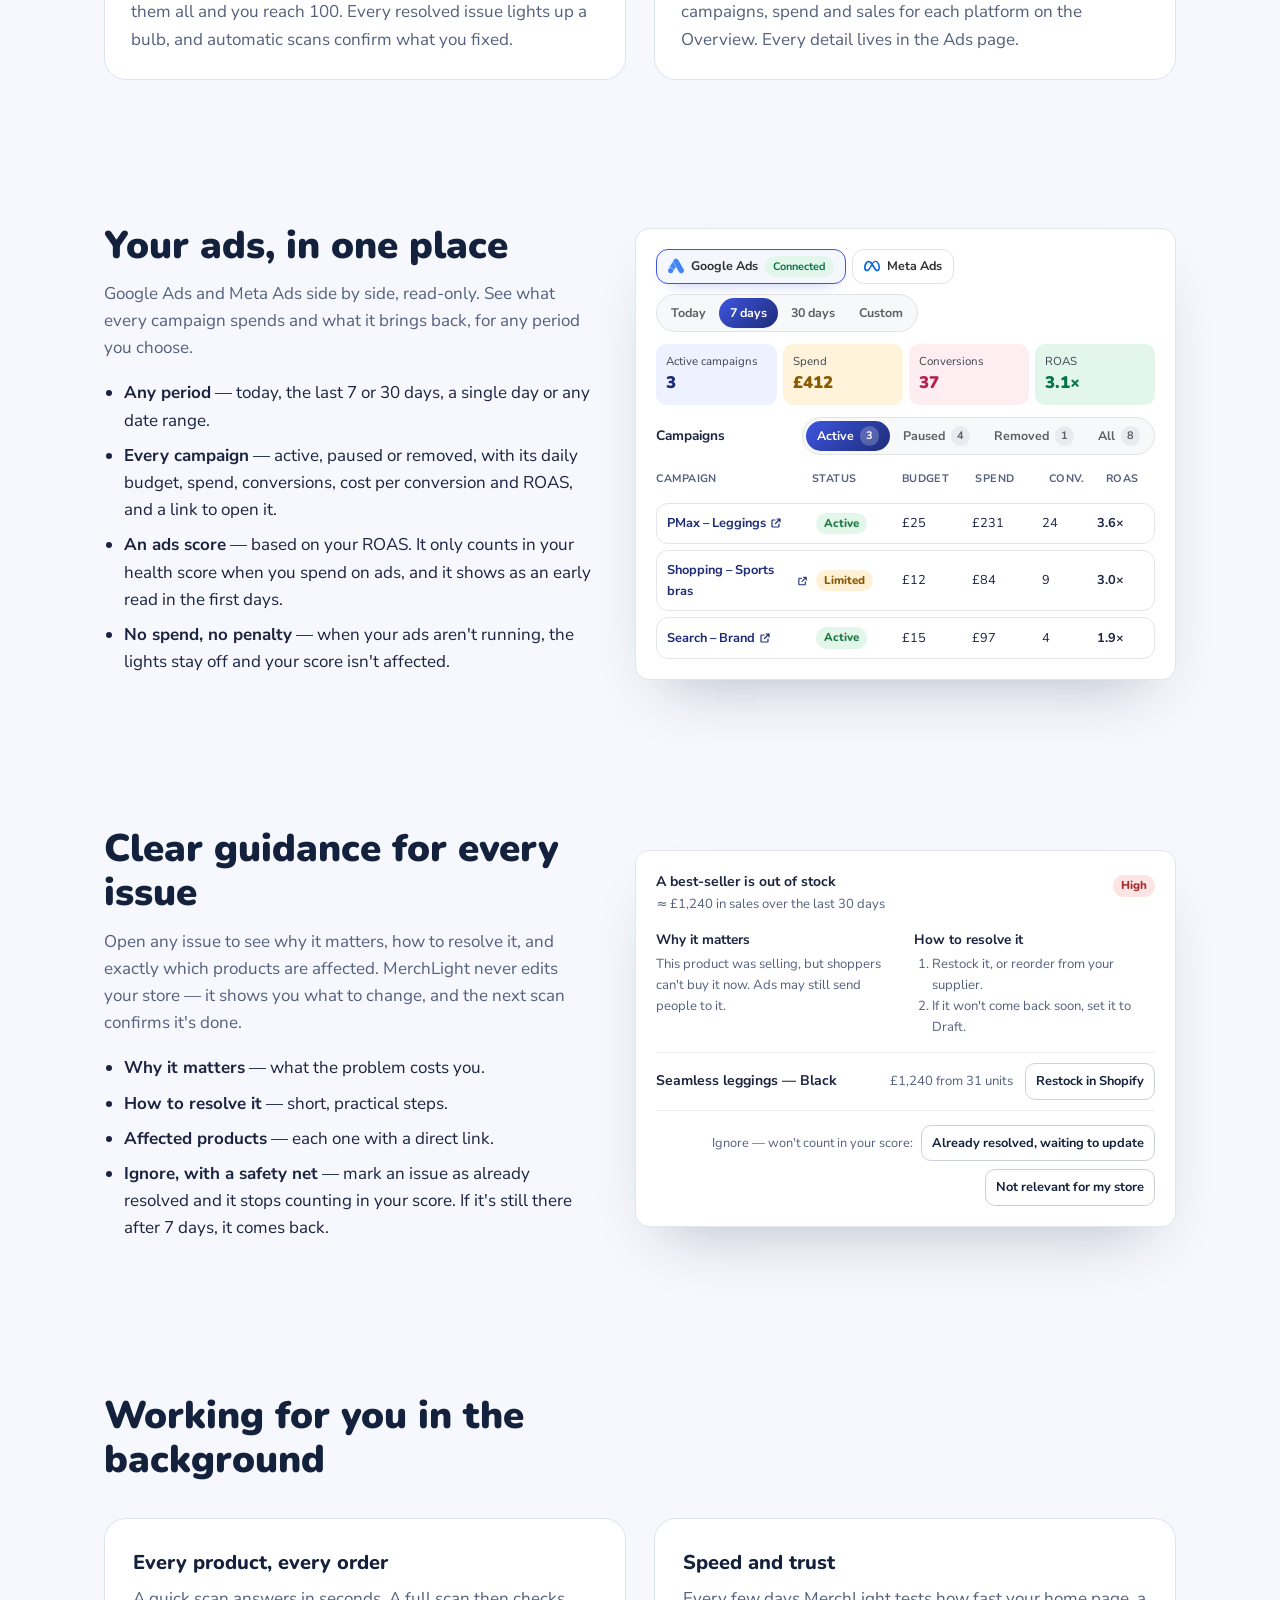
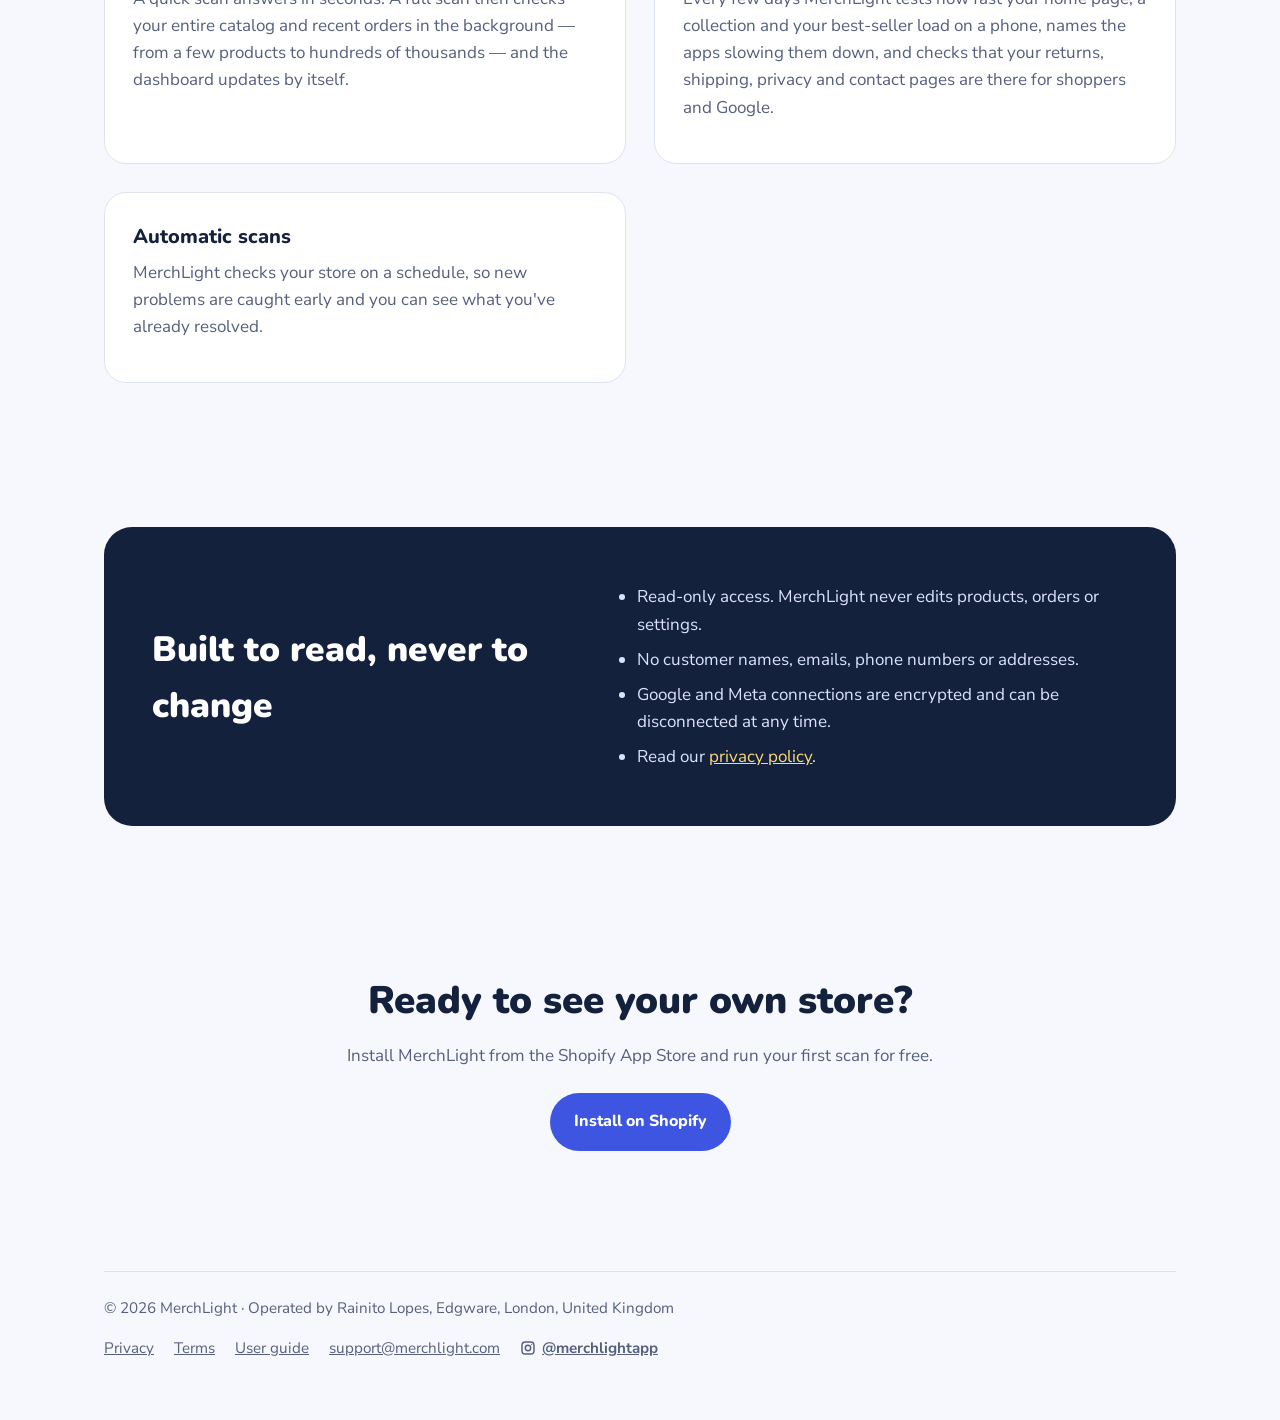
==== commit ce13e395: "Add Instagram @merchlightapp link to header and footer on every page Co-Authored-By: Claude Opus 5.5" ====
--- a/demo/index.html
+++ b/demo/index.html
@@ -139,6 +139,7 @@
       <a href="/guide/">Guide</a>
       <a href="mailto:hello@merchlight.com">Contact</a>
     </nav>
+    <a class="ml-ig" href="https://www.instagram.com/merchlightapp/" target="_blank" rel="noopener" aria-label="MerchLight on Instagram (@merchlightapp)" title="@merchlightapp on Instagram"><svg width="22" height="22" viewBox="0 0 24 24" fill="none" stroke="currentColor" stroke-width="2" stroke-linecap="round" stroke-linejoin="round" aria-hidden="true"><rect x="3" y="3" width="18" height="18" rx="5"/><circle cx="12" cy="12" r="4"/><circle cx="17.5" cy="6.5" r="1" fill="currentColor" stroke="none"/></svg></a>
     <div class="ml-signin">
       <button type="button" class="ml-signin-btn" aria-label="Sign in" aria-expanded="false" aria-controls="ml-signin-menu">
         <svg width="24" height="24" viewBox="-32 -32 64 64" aria-hidden="true"><circle class="glow" cx="0" cy="-1" r="24" fill="#FFD978" opacity=".5"/><path class="fill" d="M0 -15 C9 -15 15 -8 15 0 C15 6 11 9 9 11 C8 12 7.5 13.5 7.5 15 H-7.5 C-7.5 13.5 -8 12 -9 11 C-11 9 -15 6 -15 0 C-15 -8 -9 -15 0 -15 Z"/><rect x="-7" y="17" width="14" height="4" rx="2" fill="#8C92A0"/><rect x="-5" y="22.5" width="10" height="3.5" rx="1.75" fill="#8C92A0"/></svg>
@@ -365,7 +366,7 @@
       <nav aria-label="Legal">
         <a href="/privacy/">Privacy</a>
         <a href="/terms/">Terms</a><a href="/guide/">User guide</a>
-        <a href="mailto:support@merchlight.com">support@merchlight.com</a>
+        <a href="mailto:support@merchlight.com">support@merchlight.com</a><a class="ml-ig-foot" href="https://www.instagram.com/merchlightapp/" target="_blank" rel="noopener"><svg width="16" height="16" viewBox="0 0 24 24" fill="none" stroke="currentColor" stroke-width="2.2" stroke-linecap="round" stroke-linejoin="round" aria-hidden="true"><rect x="3" y="3" width="18" height="18" rx="5"/><circle cx="12" cy="12" r="4"/><circle cx="17.5" cy="6.5" r="1" fill="currentColor" stroke="none"/></svg>@merchlightapp</a>
       </nav>
     </div>
   </footer>
--- a/assets/signin.css
+++ b/assets/signin.css
@@ -24,3 +24,15 @@
 /* O menu e a lâmpada ficam juntos à direita do logótipo. */
 .top > nav,.sitebar-in > nav{margin-left:auto}
 @media (max-width:560px){.top .ml-signin{order:1}.top > nav{order:2}}
+
+/* Instagram: atalho no topo (ao lado da lâmpada) e no rodapé. */
+.ml-ig{width:42px;height:42px;border-radius:50%;display:grid;place-items:center;background:#fff;border:2px solid #DDE3F3;color:#8C92A0;margin-left:18px;transition:border-color .2s,color .2s,box-shadow .2s;flex:none}
+.ml-ig:hover{border-color:#E1306C;color:#E1306C;box-shadow:0 8px 20px -12px rgba(225,48,108,.9)}
+.ml-ig:focus-visible{outline:3px solid #F0A21E;outline-offset:3px}
+.ml-ig + .ml-signin{margin-left:10px}
+.ml-ig-foot{display:inline-flex;align-items:center;gap:6px;font-weight:700}
+.ml-ig-foot:hover{color:#E1306C}
+@media (max-width:560px){.top .ml-ig{order:1;margin-left:auto}.top .ml-ig + .ml-signin{margin-left:10px}}
+.sitebar a.ml-ig{color:#8C92A0}
+.sitebar a.ml-ig:hover{color:#E1306C}
+.sitebar-in .ml-ig + .ml-signin{margin-left:-6px}
